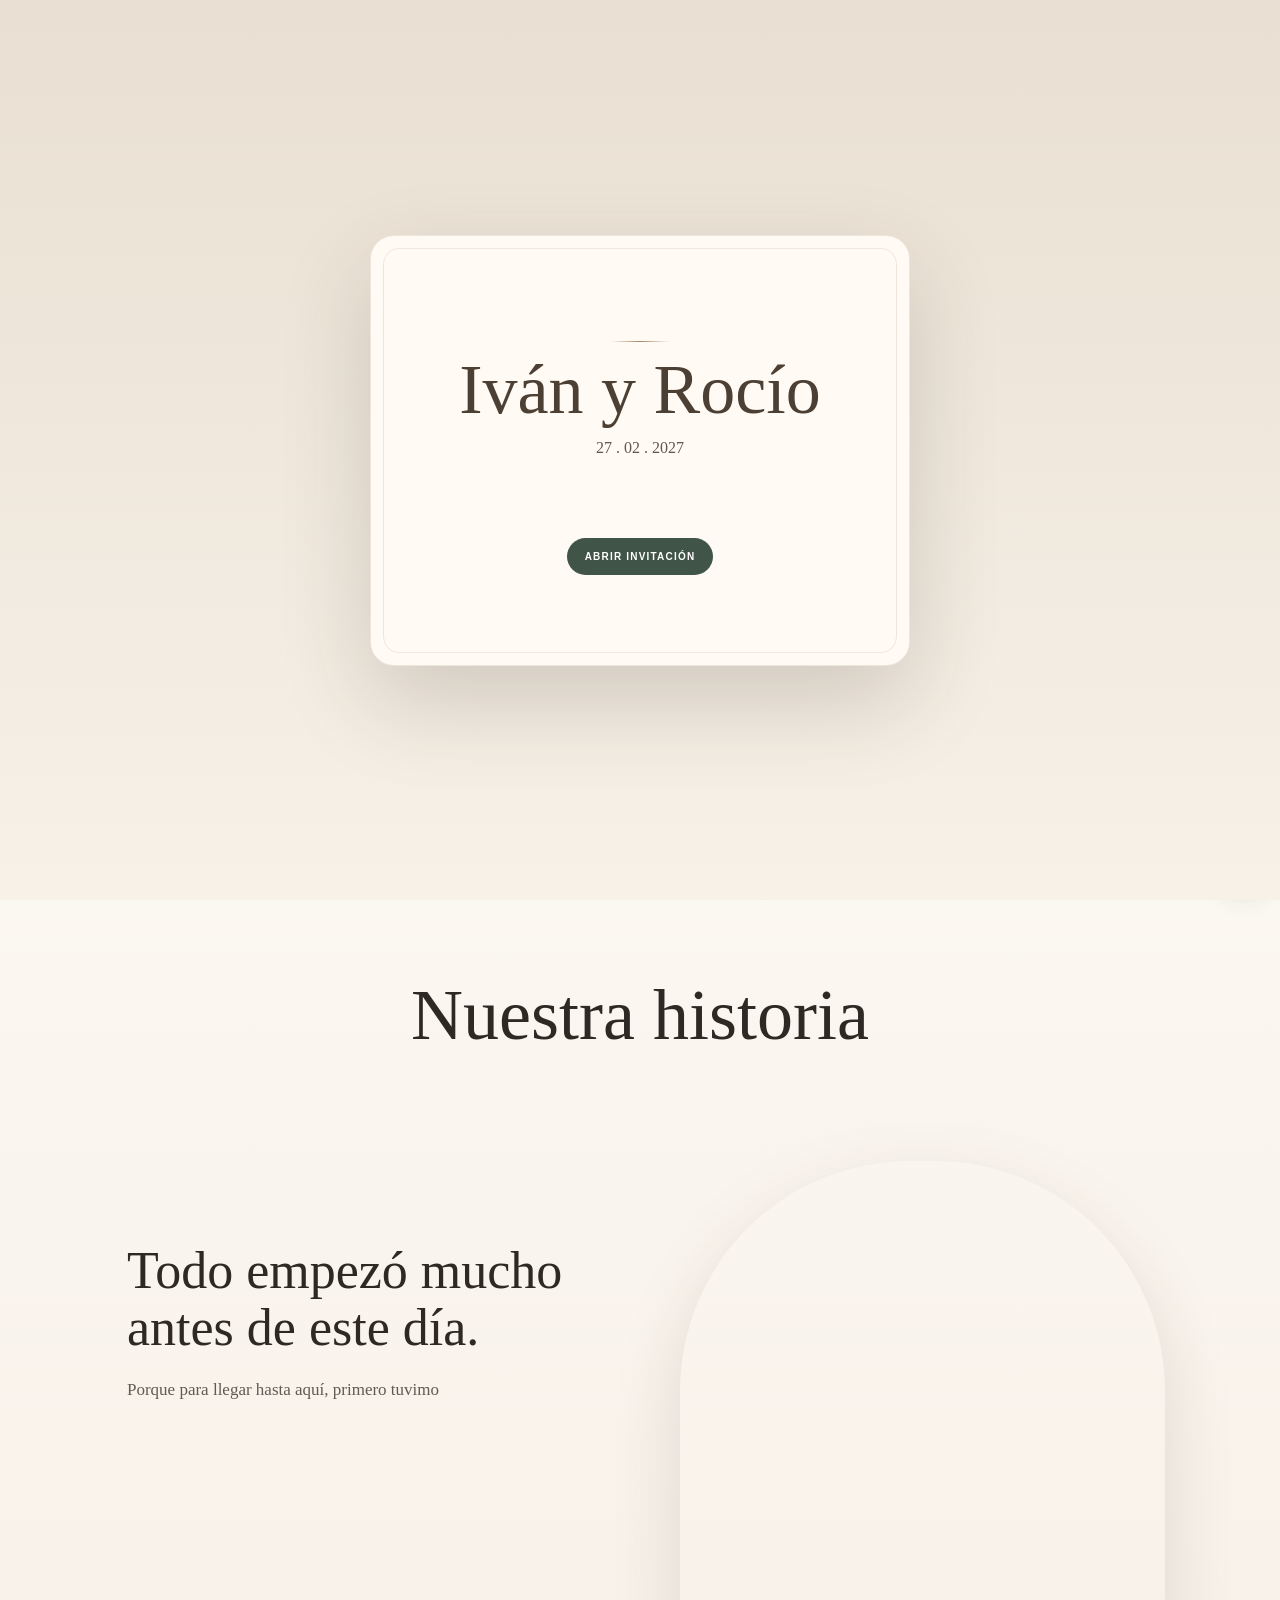
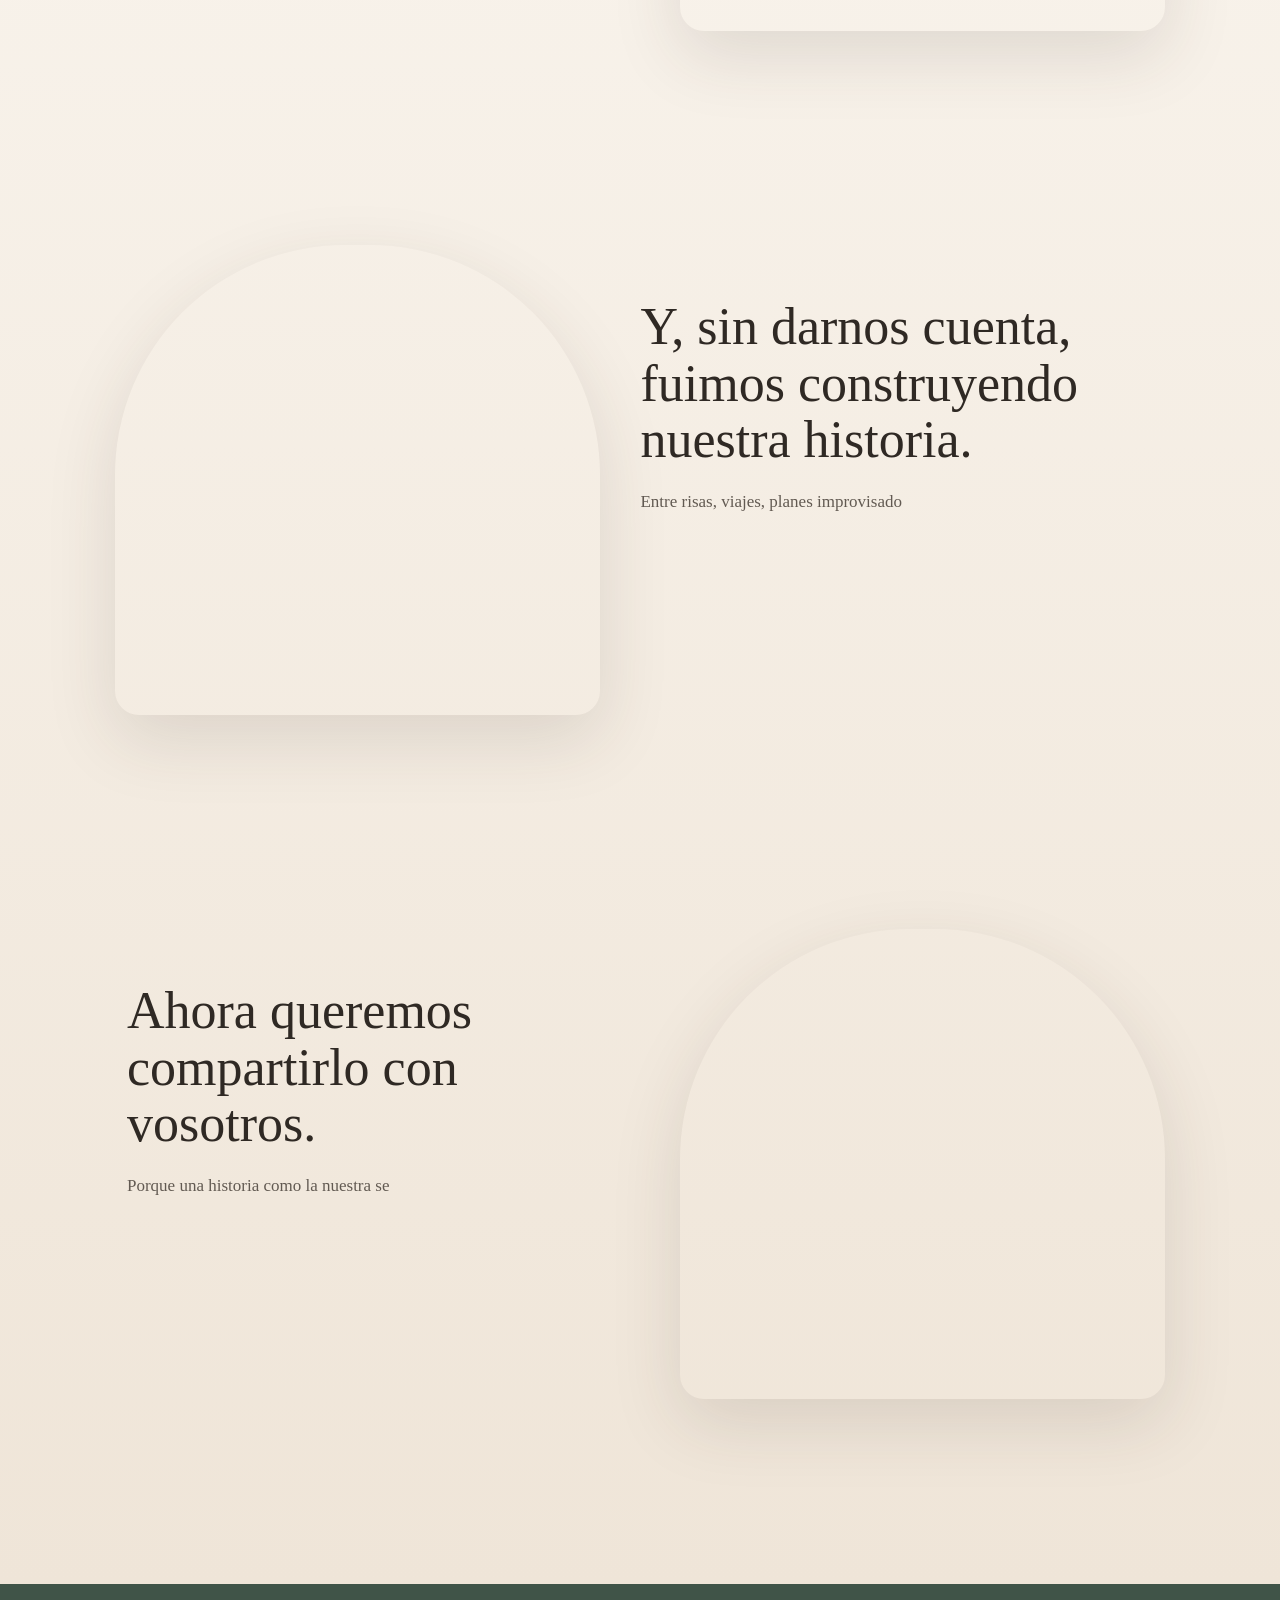
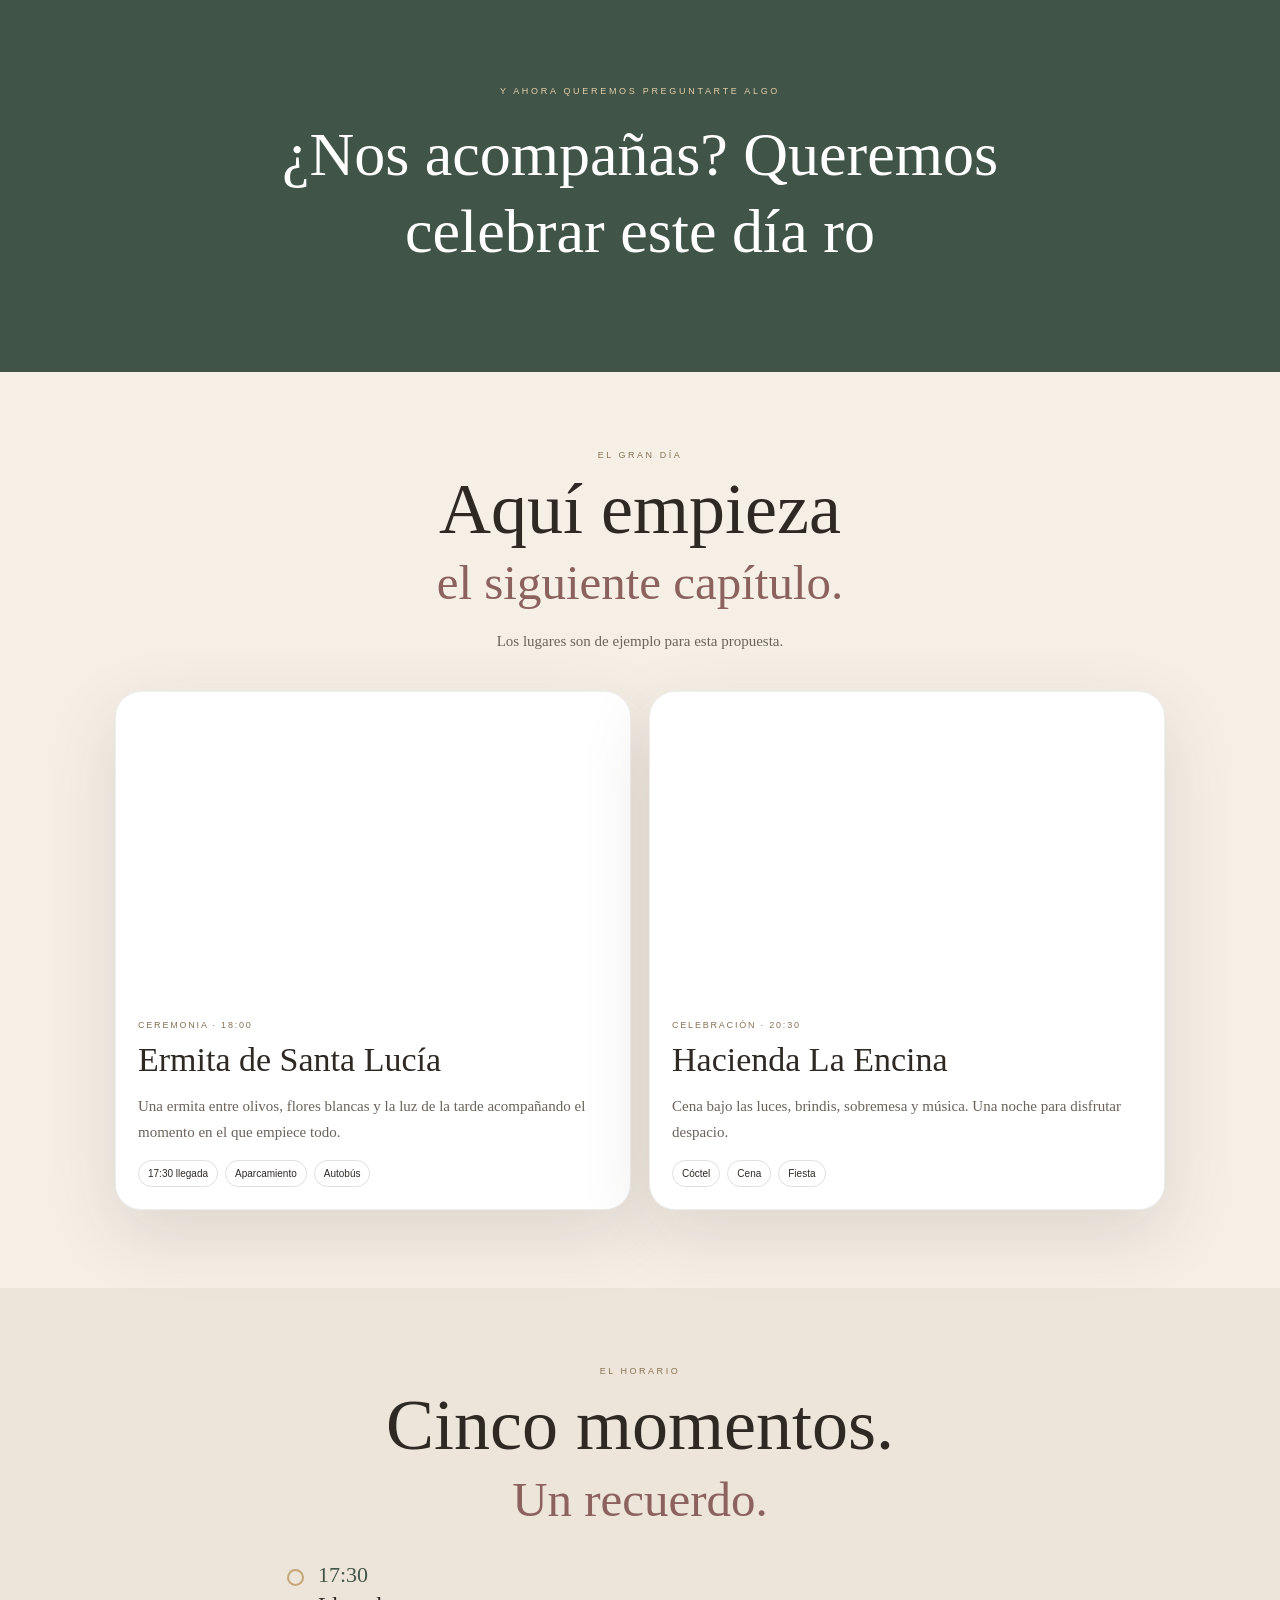
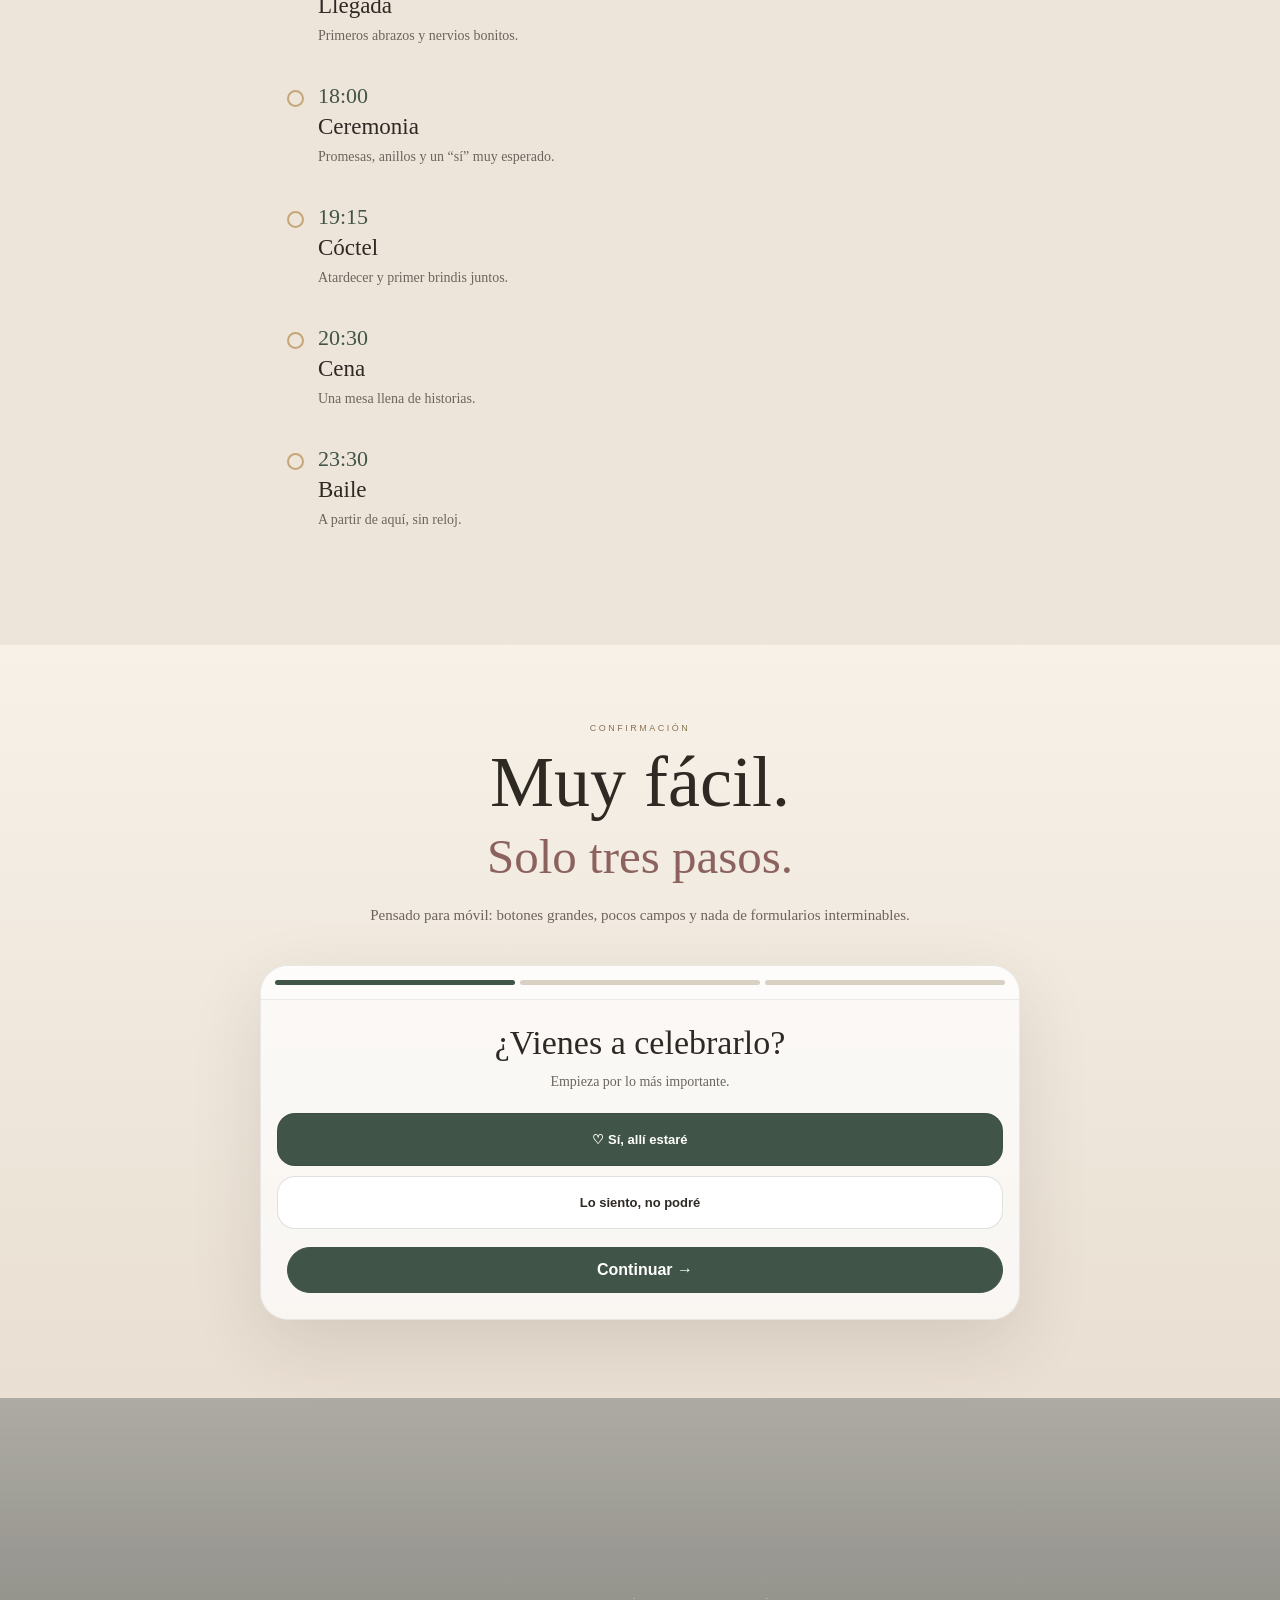
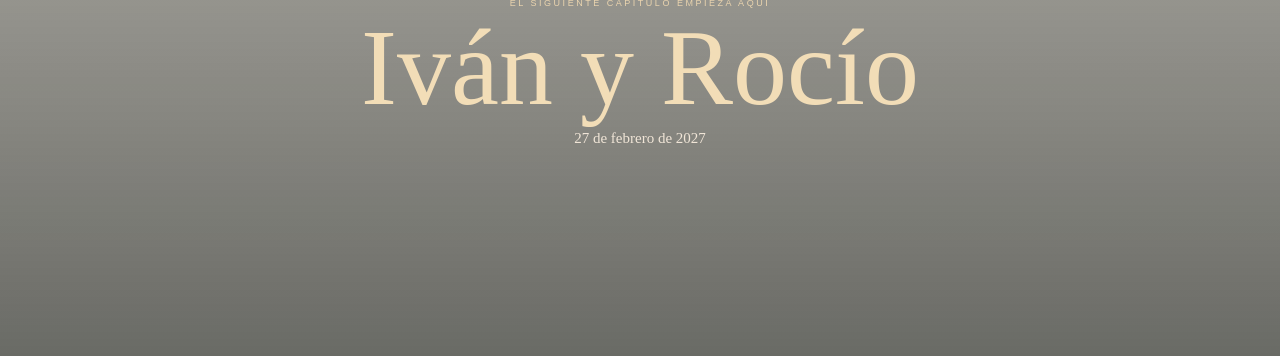
==== index.html @ 45962c41 "feat: add wedding social metadata and custom favicon" ====
<!doctype html>
<html lang="es">
<head>
<meta charset="utf-8">
<meta name="viewport" content="width=device-width,initial-scale=1,viewport-fit=cover">
<title>Iván & Rocío · Nuestra historia se escribe</title>
<meta name="theme-color" content="#f5efe6">
<meta name="apple-mobile-web-app-capable" content="yes">
<meta name="apple-mobile-web-app-status-bar-style" content="default">
<meta name="format-detection" content="telephone=no">
<meta name="description" content="Invitación de boda de Iván y Rocío">
<meta property="og:type" content="website">
<meta property="og:title" content="Iván & Rocío · 27 de febrero de 2027">
<meta property="og:description" content="Nos casamos. Queremos compartir este día contigo.">
<meta property="og:url" content="https://izc05.github.io/Invitaci-n-Roc-o-e-ivan/">
<meta property="og:image" content="https://izc05.github.io/Invitaci-n-Roc-o-e-ivan/assets/images/rocio-ivan-hero.webp?v=130">
<meta property="og:image:type" content="image/webp">
<meta name="twitter:card" content="summary_large_image">
<meta name="twitter:title" content="Iván & Rocío · 27 de febrero de 2027">
<meta name="twitter:description" content="Nos casamos. Queremos compartir este día contigo.">
<meta name="twitter:image" content="https://izc05.github.io/Invitaci-n-Roc-o-e-ivan/assets/images/rocio-ivan-hero.webp?v=130">
<link rel="icon" type="image/svg+xml" href="assets/brand/ivan-rocio-mark.svg?v=130">
<style>
:root{
  --paper:#f5efe6;--paper2:#fffaf4;--ink:#2f2924;--muted:#756b61;
  --green:#405448;--green2:#70816e;--wine:#8c625e;--gold:#c5a678;--line:rgba(47,41,36,.14);
  --shadow:0 24px 70px rgba(62,50,41,.13);
}
*{box-sizing:border-box}
html{scroll-behavior:smooth;background:var(--paper)}
body{margin:0;background:var(--paper);color:var(--ink);overflow-x:hidden;font-family:Arial,Helvetica,sans-serif}
a{color:inherit} button,input,select,textarea{font:inherit}
body::after{content:"";position:fixed;inset:0;z-index:80;pointer-events:none;opacity:.04;background-image:url("data:image/svg+xml,%3Csvg viewBox='0 0 160 160' xmlns='http://www.w3.org/2000/svg'%3E%3Cfilter id='n'%3E%3CfeTurbulence type='fractalNoise' baseFrequency='.86' numOctaves='3' stitchTiles='stitch'/%3E%3C/filter%3E%3Crect width='100%25' height='100%25' filter='url(%23n)'/%3E%3C/svg%3E")}
#progress{position:fixed;z-index:900;left:0;top:0;height:3px;width:0;background:linear-gradient(90deg,var(--green),var(--gold),var(--wine))}
.opening{position:fixed;inset:0;z-index:1200;display:grid;place-items:center;padding:16px;background:linear-gradient(180deg,#e9dfd2,#f7f1e8);transition:opacity .8s,visibility .8s}.opening.hide{opacity:0;visibility:hidden}
.sheet{width:min(94vw,540px);min-height:430px;background:var(--paper2);border-radius:24px;padding:32px 24px;position:relative;overflow:hidden;box-shadow:0 36px 90px rgba(55,44,36,.18);border:1px solid rgba(115,91,67,.13)}
.sheet::before{content:"";position:absolute;inset:12px;border:1px solid rgba(112,90,66,.12);border-radius:16px}
.sheet-inner{position:relative;z-index:2;text-align:center;display:grid;align-content:center;min-height:365px}.sheet-small{font-size:9px;letter-spacing:.32em;text-transform:uppercase;color:#8b755b}.sheet-line{height:1px;width:60px;margin:16px auto;background:linear-gradient(90deg,transparent,#a68864,transparent)}
.sheet-title{font:400 clamp(48px,13vw,70px)/.92 "Brush Script MT","Segoe Script",cursive;color:#4c3f34;min-height:76px}.sheet-copy{font:400 16px/1.7 Georgia,serif;color:#62574e;min-height:84px;max-width:350px;margin:auto}.cursor{display:inline-block;width:1px;height:1em;background:#6f6255;margin-left:3px;vertical-align:-.08em;animation:blink .8s infinite}@keyframes blink{50%{opacity:0}}
.enter{margin:20px auto 0;border:0;border-radius:999px;background:var(--green);color:#fff;padding:13px 18px;font-size:10px;font-weight:800;text-transform:uppercase;letter-spacing:.12em;cursor:pointer;opacity:0;transform:translateY(8px);transition:.4s}.enter.ready{opacity:1;transform:none}
.nav{position:fixed;z-index:500;top:14px;left:50%;transform:translateX(-50%);display:flex;gap:3px;padding:6px;border-radius:999px;background:rgba(250,246,240,.88);backdrop-filter:blur(14px);border:1px solid var(--line)}.nav a{text-decoration:none;padding:9px 10px;border-radius:999px;font-size:9px;font-weight:800;text-transform:uppercase;letter-spacing:.1em}.nav a:hover{background:var(--green);color:#fff}
.music{position:fixed;z-index:520;right:12px;bottom:14px;width:47px;height:47px;border-radius:50%;border:0;background:rgba(64,84,72,.90);color:#fff;cursor:pointer;box-shadow:0 10px 26px rgba(50,61,54,.15)}.music.on{background:linear-gradient(135deg,var(--gold),#dec69e);color:#2f2924}
.hero{min-height:100svh;position:relative;overflow:hidden;display:grid;place-items:end center;padding:0 14px 28px}.hero-bg{position:absolute;inset:-5%;background:linear-gradient(180deg,rgba(20,25,22,.02),rgba(20,25,22,.26)),url('assets/images/hero.webp') center/cover no-repeat;filter:saturate(.73) brightness(1.04);transform:scale(1.06)}.hero::after{content:"";position:absolute;inset:0;background:linear-gradient(180deg,transparent 44%,rgba(22,28,24,.48) 88%)}
.hero-card{position:relative;z-index:3;width:min(95vw,760px);padding:24px 16px 22px;border-radius:26px;text-align:center;background:rgba(250,246,240,.86);backdrop-filter:blur(15px);box-shadow:0 22px 60px rgba(26,33,28,.19)}.hero-k{font-size:9px;letter-spacing:.31em;text-transform:uppercase;color:#806d58}.hero-title{font:400 clamp(60px,18vw,105px)/.8 Georgia,serif;margin:13px 0 7px;letter-spacing:-.05em}.hero-title em{display:block;font:400 .62em "Brush Script MT","Segoe Script",cursive;color:var(--wine);margin-top:10px}.hero-date{font:400 11px Georgia,serif;letter-spacing:.24em;text-transform:uppercase;color:#7d6b56}.hero-type{margin:16px auto 0;max-width:610px;min-height:64px;font:400 15px/1.65 Georgia,serif;color:#5f574f}.hero-actions{display:flex;justify-content:center;gap:9px;flex-wrap:wrap;margin-top:18px}.btn{padding:11px 14px;border-radius:999px;text-decoration:none;font-size:10px;font-weight:800;letter-spacing:.1em;text-transform:uppercase}.btn.primary{background:var(--green);color:#fff}.btn.secondary{border:1px solid var(--line);background:rgba(255,255,255,.55)}
.section{padding:78px 14px}.wrap{width:min(1050px,100%);margin:auto}.kicker{text-align:center;font-size:9px;letter-spacing:.28em;text-transform:uppercase;color:#897253;margin-bottom:12px}.title{text-align:center;font:400 clamp(38px,8vw,72px)/1.05 Georgia,serif;margin:0}.title em{display:block;font:400 .68em "Brush Script MT","Segoe Script",cursive;color:var(--wine);margin-top:7px}.lead{max-width:720px;margin:17px auto 0;text-align:center;font:400 15px/1.8 Georgia,serif;color:#6c645b}.reveal{opacity:0;transform:translateY(28px);transition:opacity .85s,transform .85s cubic-bezier(.2,.7,.2,1)}.reveal.in{opacity:1;transform:none}
.story{background:linear-gradient(180deg,#fbf7f1,#efe5d8)}.chapter{min-height:76svh;display:grid;align-items:center;position:relative}.chapter-grid{display:grid;grid-template-columns:.95fr 1.05fr;gap:28px;align-items:center}.chapter:nth-child(even) .chapter-grid{grid-template-columns:1.05fr .95fr}.chapter:nth-child(even) .chapter-photo{order:2}.chapter-photo{position:relative;min-height:470px;border-radius:230px 230px 24px 24px;overflow:hidden;box-shadow:var(--shadow)}.chapter-photo .bg{position:absolute;inset:-4%;background-size:cover;background-position:center;filter:saturate(.74);transform:scale(1.07)}.chapter-copy{padding:12px}.chapter-no{font-size:9px;letter-spacing:.22em;text-transform:uppercase;color:#8c7555}.chapter-copy h3{font:400 clamp(34px,5vw,52px)/1.08 Georgia,serif;margin:10px 0 18px}.type-paragraph{min-height:145px;font:400 17px/1.85 Georgia,serif;color:#625a52}.hand-sign{font:400 36px "Brush Script MT","Segoe Script",cursive;color:var(--wine);margin-top:16px;opacity:0;transition:.6s}.hand-sign.show{opacity:1}.ink-line{width:0;height:1px;background:linear-gradient(90deg,var(--green),var(--gold),transparent);margin-top:22px;transition:width 1.2s ease}.ink-line.draw{width:100%}
.emotion{padding:96px 14px;background:var(--green);color:#fff;text-align:center;position:relative;overflow:hidden}.emotion::before{content:"";position:absolute;inset:-7%;background:url('assets/images/ceremony.webp') center/cover no-repeat;opacity:.08;filter:blur(5px) saturate(.3)}.emotion-inner{position:relative;z-index:2;width:min(850px,100%);margin:auto}.emotion small{font-size:9px;letter-spacing:.3em;text-transform:uppercase;color:#e3cda8}.emotion-type{min-height:160px;margin:18px auto 0;font:400 clamp(34px,7vw,62px)/1.25 Georgia,serif;color:#fff}.emotion-type em{font-family:"Brush Script MT","Segoe Script",cursive;color:#ead2aa}
.events{display:grid;grid-template-columns:1fr 1fr;gap:18px;margin-top:36px}.event{background:#fff;border-radius:26px;overflow:hidden;box-shadow:var(--shadow);border:1px solid rgba(47,41,36,.08)}.event-img{height:300px;background-size:cover;background-position:center;filter:saturate(.72)}.event-body{padding:22px}.event-body small{font-size:9px;letter-spacing:.20em;text-transform:uppercase;color:#887052}.event-body h3{font:400 34px Georgia,serif;margin:9px 0}.event-body p{font:400 15px/1.7 Georgia,serif;color:#6b635b}.tags{display:flex;gap:7px;flex-wrap:wrap;margin-top:12px}.tag{padding:7px 9px;border-radius:999px;border:1px solid var(--line);font-size:10px}
.timeline{background:#eee5da}.timeline-list{max-width:720px;margin:34px auto 0;position:relative}.timeline-line{position:absolute;left:13px;top:4px;width:1px;height:0;background:linear-gradient(var(--gold),var(--green));transition:height .15s linear}.stop{position:relative;padding:0 0 36px 38px}.stop::before{content:"";position:absolute;left:7px;top:7px;width:13px;height:13px;border-radius:50%;background:#eee5da;border:2px solid var(--gold)}.stop time{font:400 22px Georgia,serif;color:var(--green)}.stop h4{font:400 23px Georgia,serif;margin:5px 0 5px}.stop p{font:400 14px/1.65 Georgia,serif;color:#6d655d;margin:0}
.rsvp{background:linear-gradient(180deg,#f7f1e8,#e9dfd2)}.rsvp-shell{width:min(760px,100%);margin:36px auto 0;background:rgba(255,255,255,.70);border:1px solid rgba(47,41,36,.08);border-radius:28px;box-shadow:var(--shadow);overflow:hidden}.steps{display:flex;gap:5px;padding:14px;background:rgba(255,255,255,.55);border-bottom:1px solid rgba(47,41,36,.08)}.stepbar{height:5px;flex:1;border-radius:99px;background:#d9d0c4}.stepbar.on{background:var(--green)}.form-page{display:none;padding:24px 16px 26px}.form-page.on{display:block}.form-page h3{text-align:center;font:400 34px Georgia,serif;margin:0 0 8px}.form-page>p{text-align:center;font:400 14px/1.65 Georgia,serif;color:#6d655d;margin:0 0 20px}.big-choice{display:grid;gap:10px}.big-choice button{border:1px solid var(--line);background:#fff;border-radius:18px;padding:18px 14px;color:var(--ink);font-size:13px;font-weight:800;cursor:pointer}.big-choice button.active{background:var(--green);color:#fff}.fields{display:grid;gap:12px}label{font-size:9px;letter-spacing:.12em;text-transform:uppercase;color:#816f57;font-weight:700}input,select,textarea{width:100%;margin-top:7px;border:1px solid rgba(47,41,36,.14);background:#fff;border-radius:12px;padding:14px;color:var(--ink);outline:none}textarea{min-height:90px;resize:vertical}.row2{display:grid;grid-template-columns:1fr 1fr;gap:10px}.form-actions{display:flex;justify-content:space-between;gap:10px;margin-top:18px}.form-actions button{flex:1;border:1px solid var(--line);border-radius:999px;padding:13px;background:#fff;color:var(--ink);font-weight:800;cursor:pointer}.form-actions .next{background:var(--green);color:#fff;border-color:var(--green)}.summary-card{background:#fff;border-radius:18px;padding:16px;border:1px solid var(--line);font:400 14px/1.7 Georgia,serif;color:#5f574f}.success{display:none;text-align:center;padding:38px 16px}.success .heart{font-size:52px;color:var(--wine);animation:pulse 1.2s infinite}.success h3{font:400 40px Georgia,serif;margin:8px 0}.success p{font:400 14px/1.7 Georgia,serif;color:#6d655d}@keyframes pulse{50%{transform:scale(1.13)}}
footer{min-height:62svh;position:relative;display:grid;place-items:center;text-align:center;color:#fff;overflow:hidden;padding:70px 16px}footer::before{content:"";position:absolute;inset:-5%;background:linear-gradient(rgba(24,31,27,.30),rgba(24,31,27,.66)),url('assets/images/banquet.webp') center/cover no-repeat;filter:saturate(.72);transform:scale(1.05)}footer>div{position:relative;z-index:2}footer small{font-size:9px;letter-spacing:.28em;text-transform:uppercase;color:#ead4ae}footer h2{font:400 clamp(64px,15vw,108px)/.88 "Brush Script MT","Segoe Script",cursive;color:#f2ddb7;margin:10px 0}footer p{font:400 15px Georgia,serif;color:#f0e5d7}.petal{position:fixed;top:-20px;width:11px;height:17px;border-radius:60% 40% 65% 35%;z-index:1300;pointer-events:none;background:linear-gradient(#ead5cd,#c9a39a);animation:fall linear forwards}@keyframes fall{to{transform:translate3d(var(--dx),105vh,0) rotate(700deg);opacity:.12}}
@media(max-width:820px){.chapter-grid,.chapter:nth-child(even) .chapter-grid{grid-template-columns:1fr}.chapter:nth-child(even) .chapter-photo{order:0}.events{grid-template-columns:1fr}}
@media(max-width:680px){.nav{display:none}.music{right:10px;bottom:max(11px,env(safe-area-inset-bottom));width:45px;height:45px}.hero{min-height:780px}.hero-bg{background-position:52% center}.hero-card{width:95vw;padding:20px 14px}.hero-title{font-size:clamp(58px,18vw,90px)}.section{padding:74px 14px}.chapter{min-height:auto;padding:32px 0}.chapter-photo{min-height:410px;border-radius:190px 190px 22px 22px}.chapter-copy{padding:2px 4px}.type-paragraph{font-size:15px;line-height:1.8;min-height:130px}.emotion{padding:82px 14px}.event-img{height:270px}.row2{grid-template-columns:1fr}.sheet{padding:24px 16px;min-height:400px}.sheet-inner{min-height:345px}}
@media(prefers-reduced-motion:reduce){*,*::before,*::after{animation-duration:.001ms!important;animation-iteration-count:1!important;transition-duration:.001ms!important;scroll-behavior:auto!important}}
</style>
</head>
<body>
<div id="progress"></div>
<div class="opening" id="opening"><div class="sheet"><div class="sheet-inner"><div class="sheet-line"></div><div class="sheet-title" id="openTitle"></div><div class="sheet-copy" id="openCopy"></div><button class="enter" id="enterBtn">Abrir invitación</button></div></div></div>
<nav class="nav"><a href="#historia">Historia</a><a href="#dia">El gran día</a><a href="#itinerario">Horario</a><a href="#rsvp">Confirmar</a></nav>
<button class="music" id="musicBtn" aria-label="Activar o pausar música">♫</button><audio id="music" loop preload="auto"><source src="assets/audio/music.mp3" type="audio/mpeg"></audio>
<header class="hero"><div class="hero-bg" id="heroBg"></div><div class="hero-card"><div class="hero-k">Nos casamos</div><h1 class="hero-title">Iván y Rocío</h1><div class="hero-date">27 . 02 . 2027</div><div class="hero-type" id="heroType"></div><div class="hero-actions"><a class="btn primary" href="#historia">Seguir leyendo</a><a class="btn secondary" href="#rsvp">Confirmar asistencia</a></div></div></header>
<section class="section story" id="historia"><div class="wrap"><h2 class="title reveal">Nuestra historia</h2>
<article class="chapter"><div class="chapter-grid"><div class="chapter-photo reveal"><div class="bg" style="background-image:url('assets/images/story.webp')"></div></div><div class="chapter-copy reveal"><div class="chapter-no"></div><h3>Todo empezó mucho antes de este día.</h3><div class="type-paragraph" data-text="Porque para llegar hasta aquí, primero tuvimos que encontrarnos."></div><div class="ink-line"></div><div class="hand-sign"></div></div></div></article>
<article class="chapter"><div class="chapter-grid"><div class="chapter-photo reveal"><div class="bg" style="background-image:url('assets/images/hero.webp')"></div></div><div class="chapter-copy reveal"><div class="chapter-no"></div><h3>Y, sin darnos cuenta, fuimos construyendo nuestra historia.</h3><div class="type-paragraph" data-text="Entre risas, viajes, planes improvisados y momentos únicos llegaron a nuestra vida Bimbo y Lolo para completar nuestro pequeño hogar."></div><div class="ink-line"></div><div class="hand-sign"></div></div></div></article>
<article class="chapter"><div class="chapter-grid"><div class="chapter-photo reveal"><div class="bg" style="background-image:url('assets/images/ceremony.webp')"></div></div><div class="chapter-copy reveal"><div class="chapter-no"></div><h3>Ahora queremos compartirlo con vosotros.</h3><div class="type-paragraph" data-text="Porque una historia como la nuestra se disfruta mucho más cuando se celebra junto a las personas que queremos."></div><div class="ink-line"></div><div class="hand-sign"></div></div></div></article>
</div></section>
<section class="emotion"><div class="emotion-inner"><small>Y ahora queremos preguntarte algo</small><div class="emotion-type" id="emotionType"></div></div></section>
<section class="section" id="dia"><div class="wrap"><div class="kicker reveal">El gran día</div><h2 class="title reveal">Aquí empieza<em>el siguiente capítulo.</em></h2><p class="lead reveal">Los lugares son de ejemplo para esta propuesta.</p><div class="events"><article class="event reveal"><div class="event-img" style="background-image:url('assets/images/ceremony.webp')"></div><div class="event-body"><small>Ceremonia · 18:00</small><h3>Ermita de Santa Lucía</h3><p>Una ermita entre olivos, flores blancas y la luz de la tarde acompañando el momento en el que empiece todo.</p><div class="tags"><span class="tag">17:30 llegada</span><span class="tag">Aparcamiento</span><span class="tag">Autobús</span></div></div></article><article class="event reveal"><div class="event-img" style="background-image:url('assets/images/banquet.webp')"></div><div class="event-body"><small>Celebración · 20:30</small><h3>Hacienda La Encina</h3><p>Cena bajo las luces, brindis, sobremesa y música. Una noche para disfrutar despacio.</p><div class="tags"><span class="tag">Cóctel</span><span class="tag">Cena</span><span class="tag">Fiesta</span></div></div></article></div></div></section>
<section class="section timeline" id="itinerario"><div class="wrap"><div class="kicker reveal">El horario</div><h2 class="title reveal">Cinco momentos.<em>Un recuerdo.</em></h2><div class="timeline-list" id="timelineList"><div class="timeline-line" id="timelineLine"></div><div class="stop reveal"><time>17:30</time><h4>Llegada</h4><p>Primeros abrazos y nervios bonitos.</p></div><div class="stop reveal"><time>18:00</time><h4>Ceremonia</h4><p>Promesas, anillos y un “sí” muy esperado.</p></div><div class="stop reveal"><time>19:15</time><h4>Cóctel</h4><p>Atardecer y primer brindis juntos.</p></div><div class="stop reveal"><time>20:30</time><h4>Cena</h4><p>Una mesa llena de historias.</p></div><div class="stop reveal"><time>23:30</time><h4>Baile</h4><p>A partir de aquí, sin reloj.</p></div></div></div></section>
<section class="section rsvp" id="rsvp"><div class="wrap"><div class="kicker reveal">Confirmación</div><h2 class="title reveal">Muy fácil.<em>Solo tres pasos.</em></h2><p class="lead reveal">Pensado para móvil: botones grandes, pocos campos y nada de formularios interminables.</p><div class="rsvp-shell reveal"><div class="steps"><i class="stepbar on"></i><i class="stepbar"></i><i class="stepbar"></i></div>
<div class="form-page on" data-page="0"><h3>¿Vienes a celebrarlo?</h3><p>Empieza por lo más importante.</p><div class="big-choice"><button class="att active" data-value="yes">♡ Sí, allí estaré</button><button class="att" data-value="no">Lo siento, no podré</button></div><div class="form-actions"><span></span><button class="next">Continuar →</button></div></div>
<div class="form-page" data-page="1"><h3>¿Quién viene?</h3><p>Solo los datos imprescindibles.</p><div class="fields"><label>Tu nombre<input id="guestName" placeholder="María García"></label><label>Acompañante<input id="companion" placeholder="Opcional"></label><div class="row2"><label>Adultos<select id="adults"><option>1</option><option>2</option><option>3</option><option>4</option></select></label><label>Niños<select id="children"><option>0</option><option>1</option><option>2</option><option>3</option></select></label></div></div><div class="form-actions"><button class="back">← Atrás</button><button class="next">Continuar →</button></div></div>
<div class="form-page" data-page="2"><h3>Últimos detalles</h3><p>Esto ayuda a organizar el día.</p><div class="fields"><div class="row2"><label>¿Autobús?<select id="bus"><option>No</option><option>Sí</option></select></label><label>Menú<select id="menu"><option>Normal</option><option>Vegetariano</option><option>Infantil</option><option>Otro</option></select></label></div><label>Alergias<textarea id="allergies" placeholder="Solo si debemos saberlo"></textarea></label><label>Canción<input id="song" placeholder="Una canción especial"></label></div><div class="summary-card" id="summary"></div><div class="form-actions"><button class="back">← Atrás</button><button class="next" id="sendBtn">Confirmar ✓</button></div></div><div class="success" id="success"><div class="heart">♡</div><h3>Gracias por responder</h3><p>Ya solo queda esperar a que llegue el gran día.</p></div></div></div></section>
<footer><div><small>El siguiente capítulo empieza aquí</small><h2>Iván y Rocío</h2><p>27 de febrero de 2027</p></div></footer>
<script>
const reduce=matchMedia('(prefers-reduced-motion: reduce)').matches;const sleep=ms=>new Promise(r=>setTimeout(r,ms));
async function typeInto(el,text,speed=38,html=false){if(reduce){el.innerHTML=html?text:text.replace(/</g,'&lt;');return;}el.innerHTML='';for(let i=0;i<text.length;i++){el.innerHTML+=text[i];await sleep(speed+Math.random()*18);}}
const music=document.getElementById('music'),musicBtn=document.getElementById('musicBtn');
let musicFadeFrame=0;
function fadeMusicTo(target=.62,duration=2200){
  cancelAnimationFrame(musicFadeFrame);
  const from=music.volume,start=performance.now();
  const tick=now=>{
    const p=Math.min(1,(now-start)/duration);
    music.volume=from+(target-from)*(1-Math.pow(1-p,3));
    if(p<1) musicFadeFrame=requestAnimationFrame(tick);
  };
  musicFadeFrame=requestAnimationFrame(tick);
}
document.addEventListener('visibilitychange',()=>{if(document.hidden&&!music.paused){music.pause();musicBtn.classList.remove('on');musicBtn.textContent='♫';}});
music.addEventListener('error',()=>{musicBtn.hidden=true;musicBtn.setAttribute('aria-hidden','true');});
document.getElementById('openTitle').innerHTML='Iván y Rocío';document.getElementById('openCopy').innerHTML='27 . 02 . 2027';document.getElementById('enterBtn').textContent='Abrir invitación';document.getElementById('enterBtn').classList.add('ready');
document.getElementById('enterBtn').onclick=async()=>{const btn=document.getElementById('enterBtn');btn.disabled=true;btn.textContent='Abriendo…';try{music.currentTime=0;music.volume=0;await music.play();fadeMusicTo(.62,2400);musicBtn.classList.add('on');musicBtn.textContent='♪';}catch(e){}document.getElementById('openTitle').innerHTML='';document.getElementById('openCopy').innerHTML='';await typeInto(document.getElementById('openTitle'),'Iván y Rocío',62);document.getElementById('openTitle').innerHTML+='<span class="cursor"></span>';await sleep(260);document.getElementById('openTitle').querySelector('.cursor')?.remove();await typeInto(document.getElementById('openCopy'),'27 . 02 . 2027',30);await sleep(300);document.getElementById('opening').classList.add('hide');petals(16);};
const io=new IntersectionObserver(entries=>{entries.forEach(entry=>{if(!entry.isIntersecting)return;entry.target.classList.add('in');if(entry.target.classList.contains('chapter-copy')&&!entry.target.dataset.written){entry.target.dataset.written='1';const p=entry.target.querySelector('.type-paragraph');const line=entry.target.querySelector('.ink-line');const sign=entry.target.querySelector('.hand-sign');setTimeout(async()=>{await typeInto(p,p.dataset.text,24);line.classList.add('draw');setTimeout(()=>sign.classList.add('show'),700);},400);}});},{threshold:.20});document.querySelectorAll('.reveal,.chapter-copy').forEach(el=>io.observe(el));
const emotion=document.getElementById('emotionType');let emotionDone=false;const eio=new IntersectionObserver(entries=>{if(entries[0].isIntersecting&&!emotionDone){emotionDone=true;typeInto(emotion,'¿Nos acompañas? Queremos celebrar este día rodeados de las personas que han formado parte de nuestra historia. <em>Y tú eres una de ellas.</em>',25,true);}},{threshold:.35});eio.observe(emotion);
addEventListener('scroll',()=>{const max=document.documentElement.scrollHeight-innerHeight;document.getElementById('progress').style.width=((scrollY/max)*100)+'%';if(!reduce)document.getElementById('heroBg').style.transform=`translateY(${scrollY*.07}px) scale(1.08)`;const tl=document.getElementById('timelineList'),line=document.getElementById('timelineLine');const r=tl.getBoundingClientRect();const pct=Math.max(0,Math.min(1,(innerHeight*.72-r.top)/(r.height*.9)));line.style.height=(pct*100)+'%';},{passive:true});
musicBtn.onclick=async()=>{if(music.paused){try{music.volume=0;await music.play();fadeMusicTo(.62,1200);musicBtn.classList.add('on');musicBtn.textContent='♪';}catch{}}else{cancelAnimationFrame(musicFadeFrame);music.pause();musicBtn.classList.remove('on');musicBtn.textContent='♫';}};
let page=0,attendance='yes';const pages=[...document.querySelectorAll('.form-page')],bars=[...document.querySelectorAll('.stepbar')];function renderPage(){pages.forEach((p,i)=>p.classList.toggle('on',i===page));bars.forEach((b,i)=>b.classList.toggle('on',i<=page));if(page===2)updateSummary();}document.querySelectorAll('.att').forEach(btn=>btn.onclick=()=>{document.querySelectorAll('.att').forEach(x=>x.classList.remove('active'));btn.classList.add('active');attendance=btn.dataset.value;});document.querySelectorAll('.next').forEach(btn=>btn.addEventListener('click',()=>{if(btn.id==='sendBtn'){if(!document.getElementById('guestName').value.trim()){page=1;renderPage();setTimeout(()=>document.getElementById('guestName').focus(),80);return;}pages.forEach(p=>p.classList.remove('on'));document.querySelector('.steps').style.display='none';document.getElementById('success').style.display='block';petals(34);return;}page=Math.min(2,page+1);renderPage();}));document.querySelectorAll('.back').forEach(btn=>btn.onclick=()=>{page=Math.max(0,page-1);renderPage();});function updateSummary(){const name=document.getElementById('guestName').value.trim()||'Tu nombre';const adults=document.getElementById('adults').value;const children=document.getElementById('children').value;const bus=document.getElementById('bus').value;document.getElementById('summary').innerHTML=`<strong>${name}</strong><br>${attendance==='yes'?'Asistirás':'No podrás asistir'} · ${adults} adulto(s) · ${children} niño(s) · Autobús: ${bus}`;}
function petals(n){if(reduce)return;for(let i=0;i<n;i++)setTimeout(()=>{const p=document.createElement('i');p.className='petal';p.style.left=Math.random()*100+'vw';p.style.setProperty('--dx',(Math.random()*150-75)+'px');p.style.animationDuration=(3+Math.random()*2.4)+'s';document.body.appendChild(p);setTimeout(()=>p.remove(),6200);},i*50);}
</script></body></html>
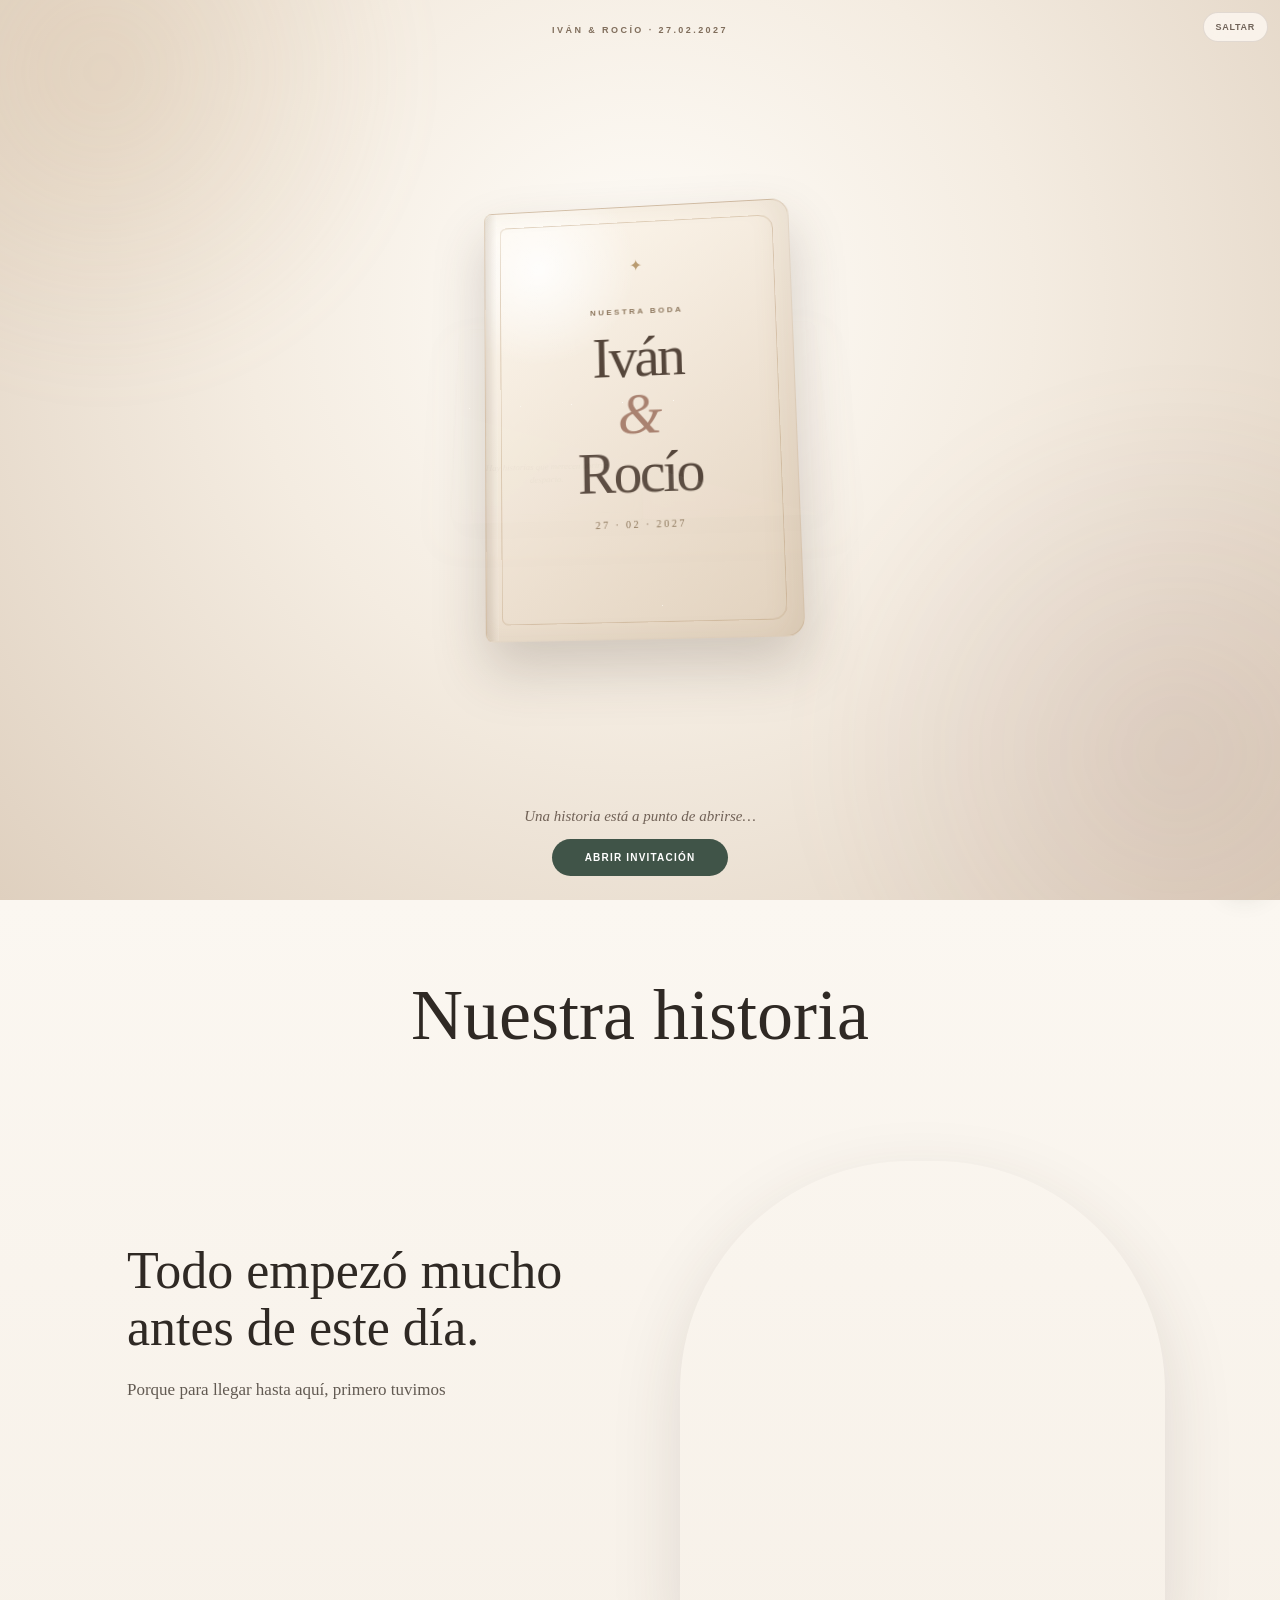
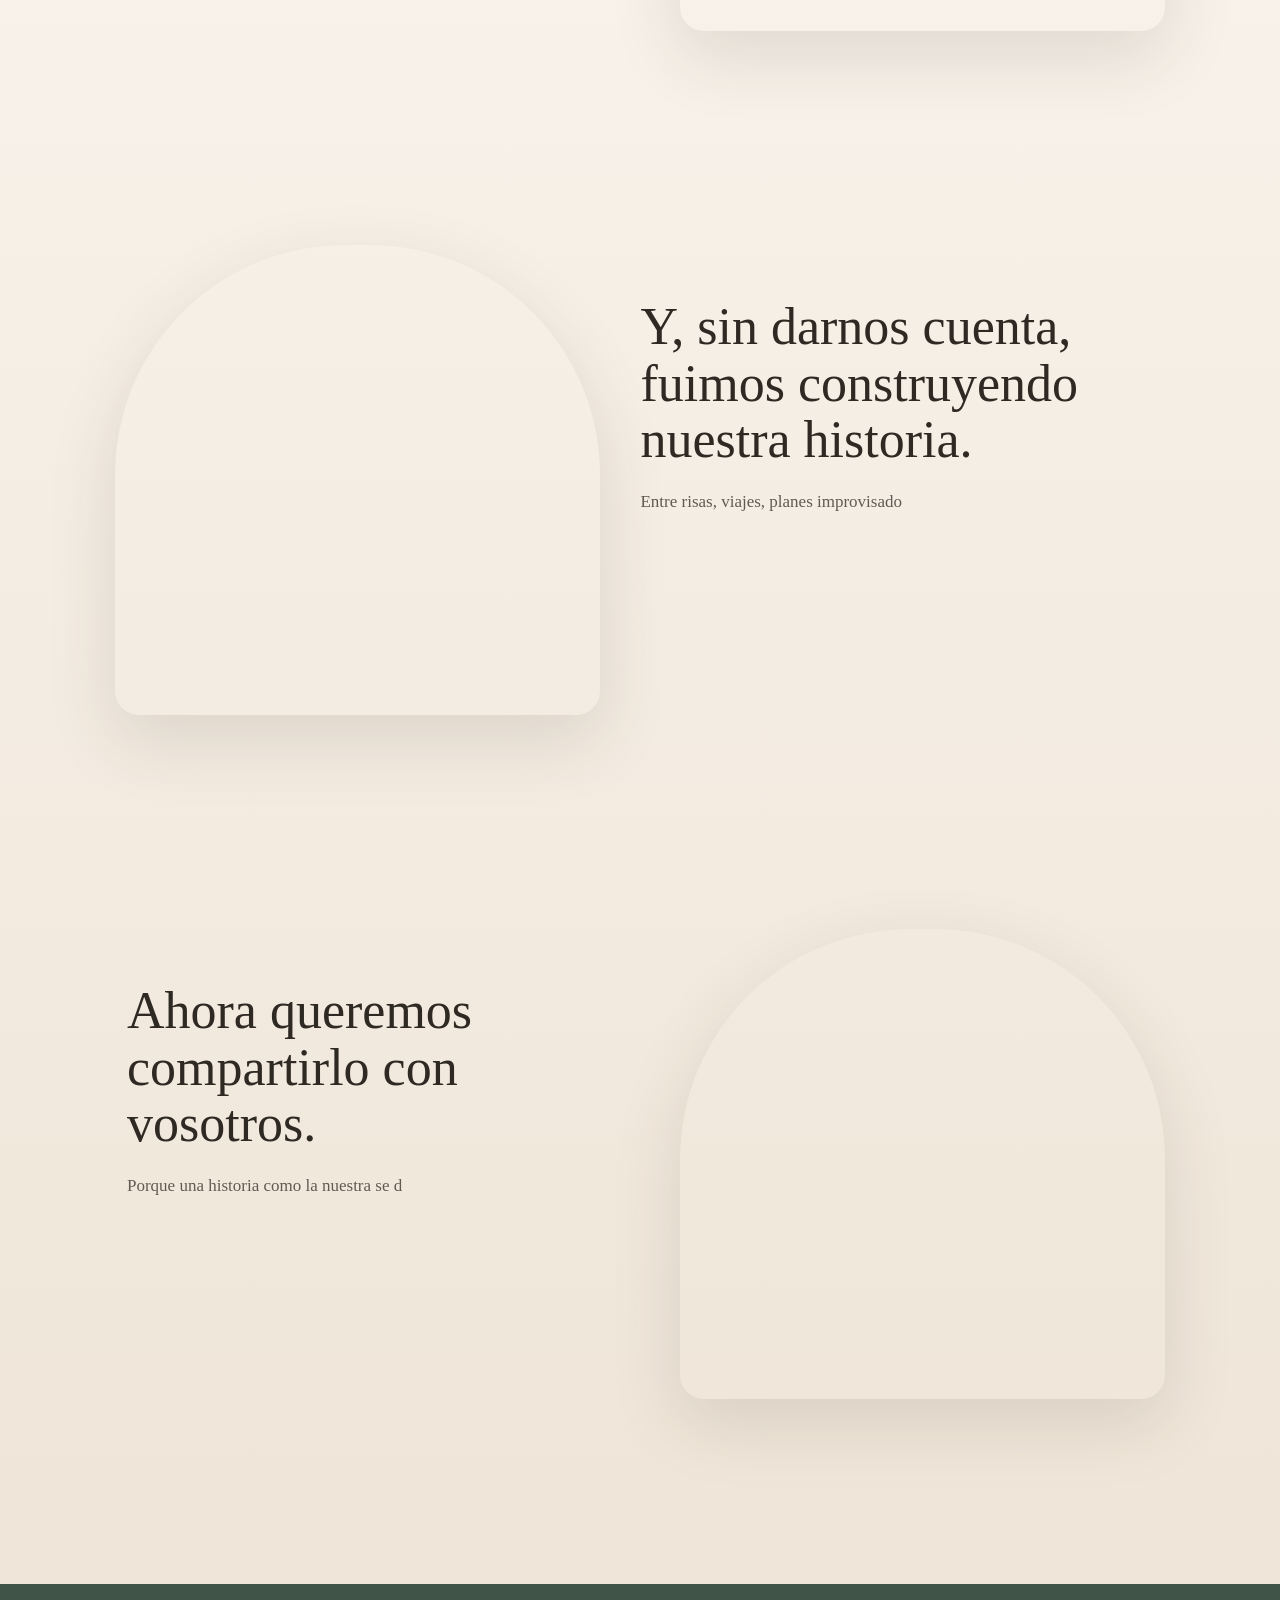
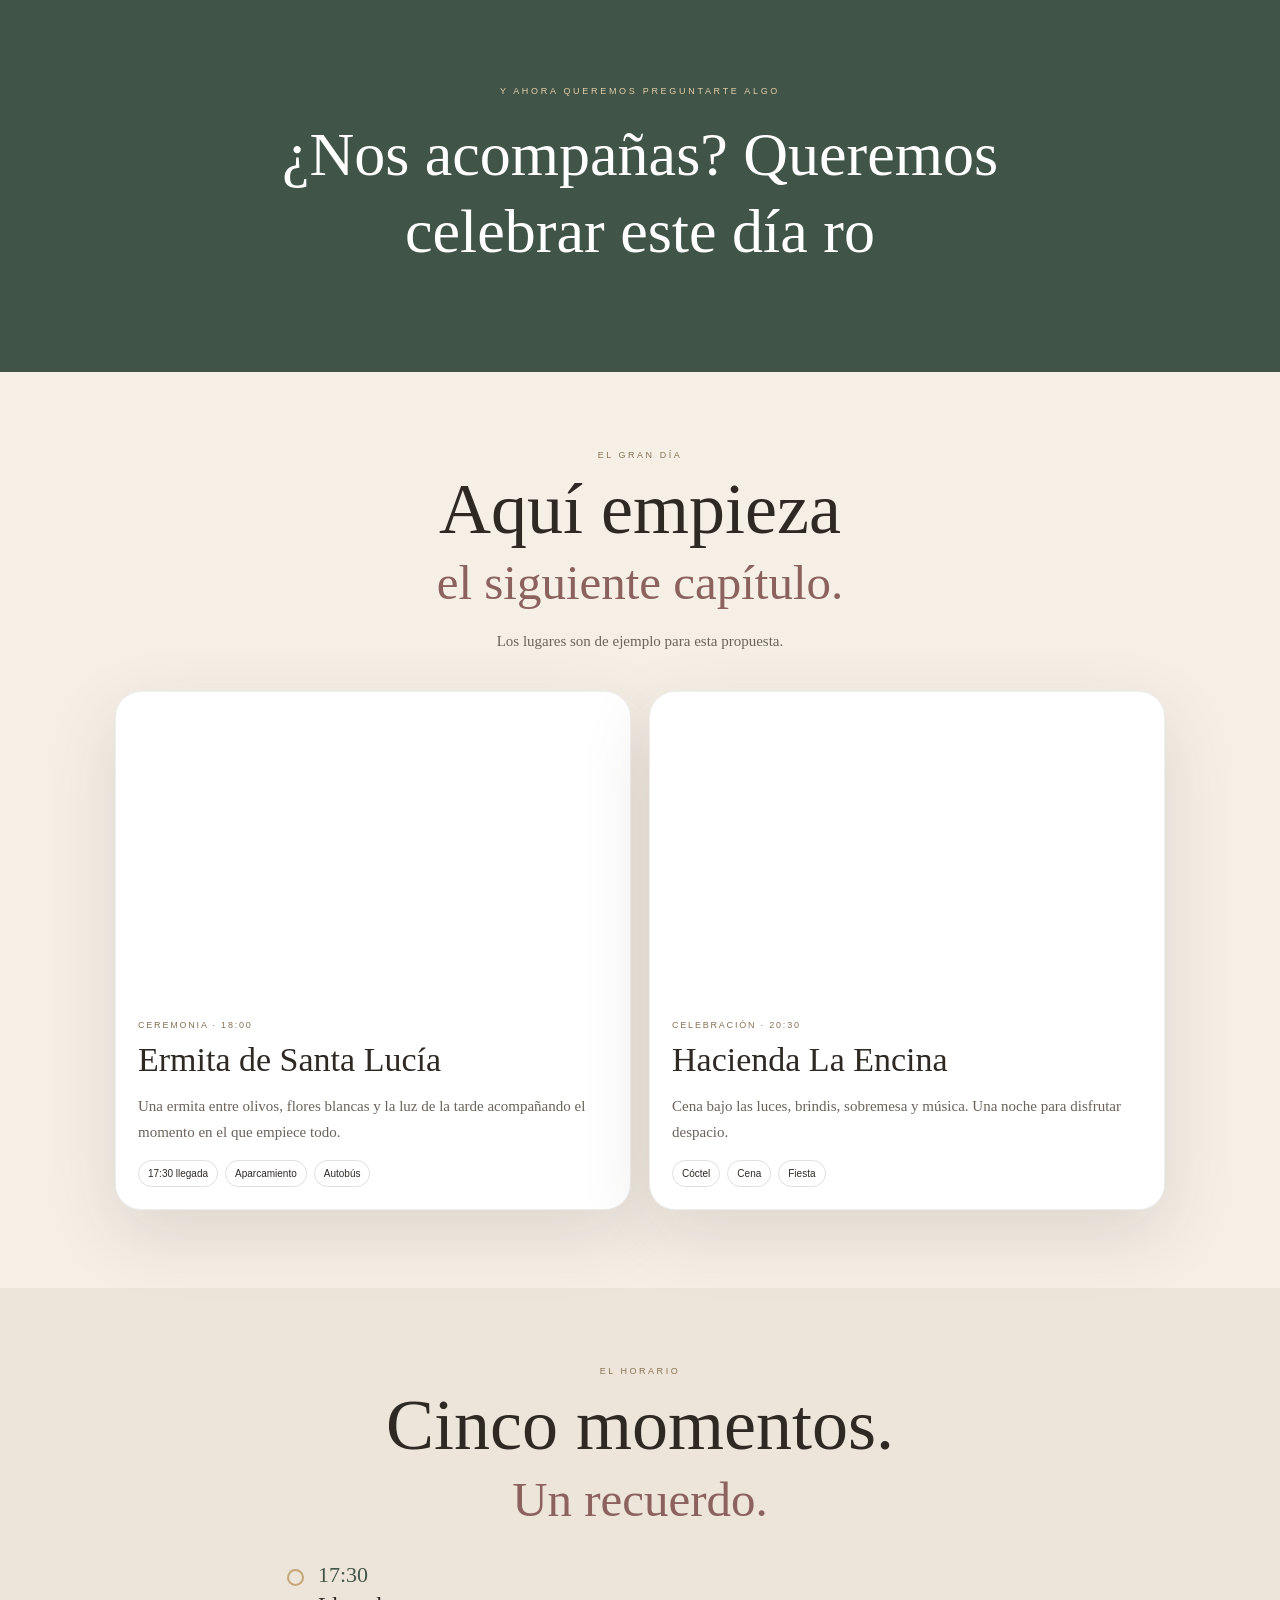
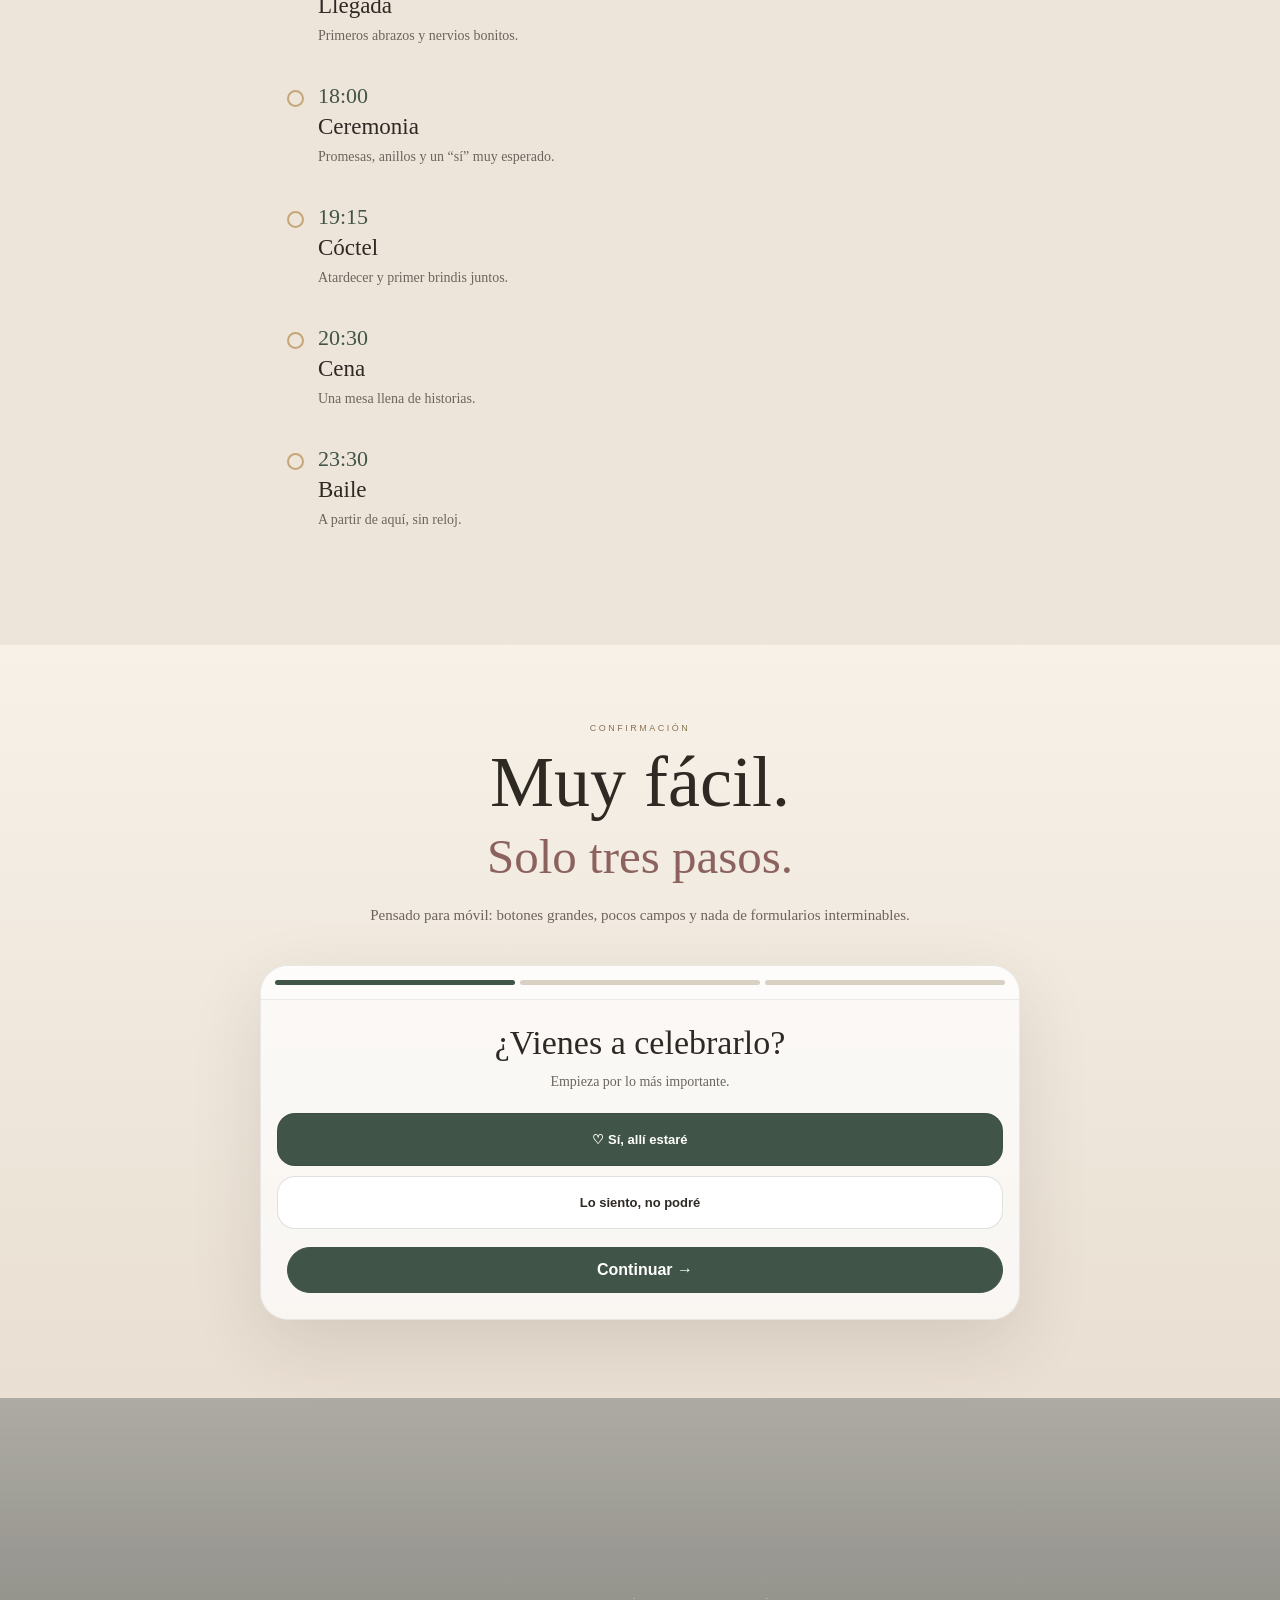
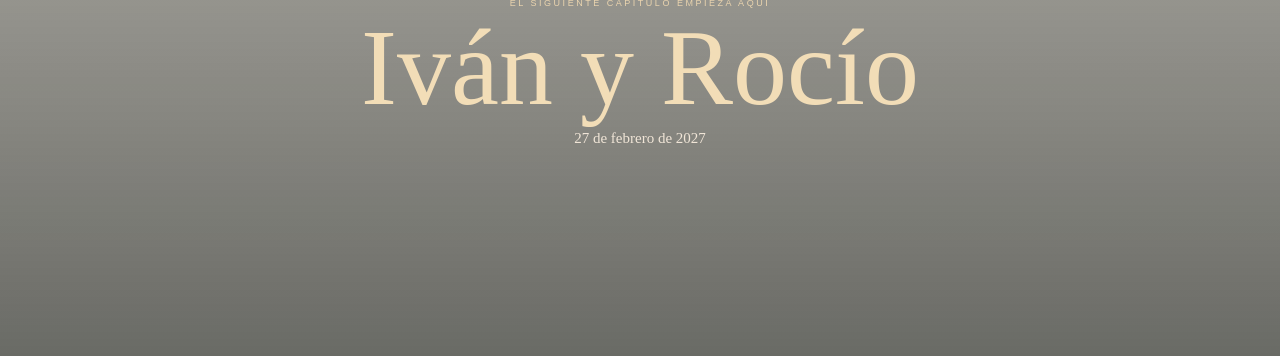
==== commit 670983fd: "Experiment: libro pop-up 3D + zoom inicial" ====
--- a/index.html
+++ b/index.html
@@ -52,11 +52,66 @@
 @media(max-width:820px){.chapter-grid,.chapter:nth-child(even) .chapter-grid{grid-template-columns:1fr}.chapter:nth-child(even) .chapter-photo{order:0}.events{grid-template-columns:1fr}}
 @media(max-width:680px){.nav{display:none}.music{right:10px;bottom:max(11px,env(safe-area-inset-bottom));width:45px;height:45px}.hero{min-height:780px}.hero-bg{background-position:52% center}.hero-card{width:95vw;padding:20px 14px}.hero-title{font-size:clamp(58px,18vw,90px)}.section{padding:74px 14px}.chapter{min-height:auto;padding:32px 0}.chapter-photo{min-height:410px;border-radius:190px 190px 22px 22px}.chapter-copy{padding:2px 4px}.type-paragraph{font-size:15px;line-height:1.8;min-height:130px}.emotion{padding:82px 14px}.event-img{height:270px}.row2{grid-template-columns:1fr}.sheet{padding:24px 16px;min-height:400px}.sheet-inner{min-height:345px}}
 @media(prefers-reduced-motion:reduce){*,*::before,*::after{animation-duration:.001ms!important;animation-iteration-count:1!important;transition-duration:.001ms!important;scroll-behavior:auto!important}}
+
+/* EXPERIMENTO: libro pop-up 3D. Implementación propia inspirada en una base MIT. */
+.popup-opening{padding:0;overflow:hidden;background:radial-gradient(circle at 50% 34%,#fffdf9 0,#f4ece1 45%,#dfd0bf 100%);isolation:isolate}
+.popup-opening:before{content:"";position:absolute;inset:-20%;background:radial-gradient(circle at 20% 20%,rgba(190,153,107,.18),transparent 18%),radial-gradient(circle at 80% 74%,rgba(137,94,89,.13),transparent 22%);filter:blur(28px)}
+.popup-intro{position:relative;z-index:2;width:100%;min-height:100svh;display:grid;grid-template-rows:auto 1fr auto auto;place-items:center;padding:26px 12px 24px}
+.popup-kicker{font:700 9px/1 Arial,sans-serif;letter-spacing:.27em;text-transform:uppercase;color:#806e5c;align-self:start}
+.popup-copy{font:italic 15px/1.5 Georgia,serif;color:#716257;text-align:center;margin:2px 0 4px;transition:.35s}
+.skip-intro{position:absolute;top:max(12px,env(safe-area-inset-top));right:max(12px,env(safe-area-inset-right));z-index:9;border:1px solid rgba(66,52,42,.13);border-radius:999px;background:rgba(255,250,244,.74);backdrop-filter:blur(9px);padding:9px 12px;color:#71645a;font-size:9px;font-weight:800;letter-spacing:.08em;text-transform:uppercase;cursor:pointer}
+.book-stage{position:relative;width:min(96vw,760px);height:clamp(350px,64vw,540px);perspective:1500px;perspective-origin:50% 38%;display:grid;place-items:center}
+.storybook{position:relative;width:min(88vw,680px);height:min(58vw,430px);min-height:320px;transform-style:preserve-3d;transform:rotateX(8deg) rotateZ(-1.5deg);transition:1.4s cubic-bezier(.2,.78,.18,1)}
+.book-spread{position:absolute;inset:8% 3%;display:grid;grid-template-columns:1fr 1fr;transform-style:preserve-3d;opacity:.05;transform:scale(.58) rotateX(14deg);transition:transform 1.05s cubic-bezier(.18,.82,.2,1),opacity .7s;filter:drop-shadow(0 25px 24px rgba(68,48,34,.18))}
+.page{position:relative;background:linear-gradient(135deg,#fffaf2,#eee1d0);border:1px solid rgba(124,98,70,.16);box-shadow:inset 0 0 36px rgba(143,113,81,.08);overflow:hidden}
+.page-left{border-radius:20px 5px 5px 20px;transform-origin:right;transform:rotateY(5deg)}.page-right{border-radius:5px 20px 20px 5px;transform-origin:left;transform:rotateY(-5deg)}
+.page:after{content:"";position:absolute;inset:12px;border:1px solid rgba(183,147,105,.18);border-radius:14px}
+.page-mark{position:absolute;left:50%;top:32%;transform:translate(-50%,-50%);font:400 clamp(32px,7vw,56px)/1 Georgia,serif;color:#b09166;white-space:nowrap}.page-mark i{color:#946b64}
+.page-quote{position:absolute;left:12%;right:12%;bottom:17%;text-align:center;font:italic clamp(11px,1.8vw,15px)/1.55 Georgia,serif;color:#75695f}
+.front-cover{position:absolute;left:50%;top:50%;width:min(46%,310px);aspect-ratio:.72;transform-origin:0 50%;transform:translate(-50%,-50%) rotateY(-7deg) rotateX(2deg);transform-style:preserve-3d;z-index:30;border-radius:8px 18px 18px 8px;background:radial-gradient(circle at 18% 14%,rgba(255,255,255,.85),transparent 22%),linear-gradient(145deg,#fffaf1,#efe3d4 55%,#e1d1bd);border:1px solid rgba(151,117,78,.28);box-shadow:0 26px 54px rgba(72,53,39,.22),inset -14px 0 24px rgba(130,100,65,.08);transition:transform 1.35s cubic-bezier(.2,.78,.18,1),box-shadow 1s,opacity .7s}
+.front-cover:after{content:"";position:absolute;left:0;top:0;bottom:0;width:12px;background:linear-gradient(90deg,rgba(96,74,54,.14),rgba(255,255,255,.12));border-radius:8px 0 0 8px}
+.cover-line{position:absolute;inset:15px;border:1px solid rgba(171,137,95,.35);border-radius:7px 14px 14px 7px}.cover-star{position:absolute;top:12%;left:50%;transform:translateX(-50%);color:#b99b70}
+.cover-copy{position:absolute;inset:0;display:grid;place-content:center;text-align:center;padding:20px;color:#55463b}.cover-copy small{font:700 8px/1 Arial,sans-serif;letter-spacing:.31em;text-transform:uppercase;color:#8b755b;margin-bottom:15px}.cover-copy strong{display:block;font:400 clamp(32px,7vw,57px)/.96 Georgia,serif;letter-spacing:-.045em}.cover-copy strong i{display:block;color:#a98270;font-weight:400;margin:3px 0}.cover-copy span{margin-top:18px;font:400 10px/1 Georgia,serif;letter-spacing:.25em;color:#8d7659}
+.popup-piece{position:absolute;left:50%;bottom:45%;transform-origin:50% 100%;opacity:0;pointer-events:none}
+.popup-scenery{width:65%;height:46%;margin-left:-32.5%;border-radius:160px 160px 12px 12px;background:linear-gradient(180deg,#eadbc7,#fbf5ec);border:1px solid rgba(173,138,96,.30);transform:rotateX(-89deg) scale(.82);transition:1s .62s cubic-bezier(.18,.88,.2,1)}
+.popup-scenery:before,.popup-scenery:after{content:"";position:absolute;bottom:0;width:33%;height:68%;border:1px solid rgba(166,132,92,.24);border-radius:90px 90px 0 0;background:rgba(250,243,232,.78)}.popup-scenery:before{left:-16%;transform:rotate(-6deg)}.popup-scenery:after{right:-16%;transform:rotate(6deg)}
+.popup-arch{width:47%;height:50%;margin-left:-23.5%;border:2px solid rgba(184,145,95,.68);border-bottom:0;border-radius:180px 180px 18px 18px;box-shadow:inset 0 0 0 7px rgba(255,250,242,.5);transform:rotateX(-89deg) scale(.74);transition:1.05s .85s cubic-bezier(.18,.9,.2,1)}.popup-arch span{position:absolute;top:9%;left:50%;transform:translateX(-50%);font:400 16px Georgia,serif;color:#9b774f;letter-spacing:.2em}
+.popup-photo{width:31%;height:54%;margin-left:-15.5%;overflow:hidden;border-radius:120px 120px 18px 18px;border:5px solid #fff8ee;box-shadow:0 18px 38px rgba(64,45,31,.23),0 0 0 1px rgba(176,139,94,.24);transform:rotateX(-89deg) translateY(12px) scale(.62);transition:1.05s 1.05s cubic-bezier(.14,.9,.18,1)}.popup-photo img{width:100%;height:100%;object-fit:cover;object-position:50% 48%;filter:saturate(.83) contrast(.97) brightness(1.03)}
+.bloom{width:22%;height:25%;background:radial-gradient(circle at 25% 65%,#f1dfd7 0 7%,transparent 8%),radial-gradient(circle at 50% 38%,#fff9f1 0 9%,transparent 10%),radial-gradient(circle at 76% 64%,#dec7b6 0 7%,transparent 8%),radial-gradient(ellipse at 50% 82%,rgba(104,121,101,.6) 0 13%,transparent 14%);transform:rotateX(-89deg) scale(.55);transition:.9s 1.23s cubic-bezier(.16,.9,.2,1)}.bloom-left{margin-left:-40%;transform-origin:80% 100%}.bloom-right{margin-left:18%;transform-origin:20% 100%}
+.popup-caption{bottom:16%;width:64%;margin-left:-32%;text-align:center;font:italic clamp(11px,2vw,15px)/1.4 Georgia,serif;color:#6c5b4d;transform:translateY(18px) scale(.92);transition:.7s 1.42s}
+.storybook.open{transform:rotateX(4deg) rotateZ(0)}.storybook.open .book-spread{opacity:1;transform:scale(1) rotateX(5deg)}.storybook.open .front-cover{transform:translate(-104%,-50%) rotateY(-154deg) rotateX(4deg);box-shadow:-24px 22px 46px rgba(72,53,39,.16)}.storybook.open .popup-piece{opacity:1;transform:rotateX(0) translateY(0) scale(1)}
+.popup-intro.started .popup-copy,.popup-intro.started .popup-enter{opacity:0;pointer-events:none}.popup-enter{margin:8px auto 0;min-width:176px}
+.popup-intro.exit .storybook{transform:scale(1.42) translateY(3vh);opacity:0;transition:transform 1.05s cubic-bezier(.22,.8,.24,1),opacity .8s .14s}.popup-intro.exit .popup-kicker,.popup-intro.exit .skip-intro{opacity:0;transition:.35s}
+.hero-bg.hero-cinematic-enter{animation:heroCinematicZoom 1.9s cubic-bezier(.16,.82,.24,1) both}@keyframes heroCinematicZoom{0%{transform:scale(1.22);filter:saturate(.67) brightness(.92) blur(3px)}100%{transform:scale(1.06);filter:saturate(.73) brightness(1.04) blur(0)}}
+@media(max-width:680px){.book-stage{width:100vw;height:60svh;min-height:390px}.storybook{width:96vw;height:62vw;min-height:300px}.front-cover{width:47%}.cover-copy strong{font-size:clamp(29px,10vw,47px)}.popup-photo{width:34%;height:56%;margin-left:-17%}.popup-arch{width:51%;margin-left:-25.5%}.popup-scenery{width:72%;margin-left:-36%}.popup-caption{width:76%;margin-left:-38%;bottom:13%}}
+@media(max-width:430px){.book-stage{height:56svh}.storybook{height:70vw}.page-quote{display:none}}
+@media(prefers-reduced-motion:reduce){.storybook,.book-spread,.front-cover,.popup-piece,.popup-intro.exit .storybook{transition:none!important}.hero-bg.hero-cinematic-enter{animation:none!important}}
+
 </style>
 </head>
 <body>
 <div id="progress"></div>
-<div class="opening" id="opening"><div class="sheet"><div class="sheet-inner"><div class="sheet-line"></div><div class="sheet-title" id="openTitle"></div><div class="sheet-copy" id="openCopy"></div><button class="enter" id="enterBtn">Abrir invitación</button></div></div></div>
+<div class="opening popup-opening" id="opening">
+<div class="popup-intro" id="popupIntro">
+<button class="skip-intro" id="skipIntro" type="button">Saltar</button>
+<div class="popup-kicker">Iván &amp; Rocío · 27.02.2027</div>
+<div class="book-stage" aria-hidden="true">
+<div class="storybook" id="storybook">
+<div class="book-spread">
+<div class="page page-left"><div class="page-mark">I <i>&amp;</i> R</div><div class="page-quote">Hay historias que merecen abrirse despacio.</div></div>
+<div class="page page-right"></div>
+<div class="popup-piece popup-scenery"></div>
+<div class="popup-piece popup-arch"><span>I&amp;R</span></div>
+<div class="popup-piece popup-photo"><img src="assets/experiments/preboda-127-intro.webp" alt=""></div>
+<div class="popup-piece bloom bloom-left"></div>
+<div class="popup-piece bloom bloom-right"></div>
+<div class="popup-piece popup-caption">Nuestra historia comienza aquí</div>
+</div>
+<div class="front-cover"><div class="cover-line"></div><div class="cover-star">✦</div><div class="cover-copy"><small>Nuestra boda</small><strong>Iván <i>&amp;</i> Rocío</strong><span>27 · 02 · 2027</span></div></div>
+</div></div>
+<div class="popup-copy">Una historia está a punto de abrirse…</div>
+<button class="enter ready popup-enter" id="enterBtn" type="button">Abrir invitación</button>
+</div></div>
 <nav class="nav"><a href="#historia">Historia</a><a href="#dia">El gran día</a><a href="#itinerario">Horario</a><a href="#rsvp">Confirmar</a></nav>
 <button class="music" id="musicBtn" aria-label="Activar o pausar música">♫</button><audio id="music" loop preload="auto"><source src="assets/audio/music.mp3" type="audio/mpeg"></audio>
 <header class="hero"><div class="hero-bg" id="heroBg"></div><div class="hero-card"><div class="hero-k">Nos casamos</div><h1 class="hero-title">Iván y Rocío</h1><div class="hero-date">27 . 02 . 2027</div><div class="hero-type" id="heroType"></div><div class="hero-actions"><a class="btn primary" href="#historia">Seguir leyendo</a><a class="btn secondary" href="#rsvp">Confirmar asistencia</a></div></div></header>
@@ -90,8 +145,13 @@
 }
 document.addEventListener('visibilitychange',()=>{if(document.hidden&&!music.paused){music.pause();musicBtn.classList.remove('on');musicBtn.textContent='♫';}});
 music.addEventListener('error',()=>{musicBtn.hidden=true;musicBtn.setAttribute('aria-hidden','true');});
-document.getElementById('openTitle').innerHTML='Iván y Rocío';document.getElementById('openCopy').innerHTML='27 . 02 . 2027';document.getElementById('enterBtn').textContent='Abrir invitación';document.getElementById('enterBtn').classList.add('ready');
-document.getElementById('enterBtn').onclick=async()=>{const btn=document.getElementById('enterBtn');btn.disabled=true;btn.textContent='Abriendo…';try{music.currentTime=0;music.volume=0;await music.play();fadeMusicTo(.62,2400);musicBtn.classList.add('on');musicBtn.textContent='♪';}catch(e){}document.getElementById('openTitle').innerHTML='';document.getElementById('openCopy').innerHTML='';await typeInto(document.getElementById('openTitle'),'Iván y Rocío',62);document.getElementById('openTitle').innerHTML+='<span class="cursor"></span>';await sleep(260);document.getElementById('openTitle').querySelector('.cursor')?.remove();await typeInto(document.getElementById('openCopy'),'27 . 02 . 2027',30);await sleep(300);document.getElementById('opening').classList.add('hide');petals(16);};
+
+
+const opening=document.getElementById('opening'),popupIntro=document.getElementById('popupIntro'),storybook=document.getElementById('storybook'),enterBtn=document.getElementById('enterBtn'),skipIntro=document.getElementById('skipIntro'),heroBg=document.getElementById('heroBg');
+let introFinished=false,introTimer=0;
+function finishBookIntro(immediate=false){if(introFinished)return;introFinished=true;clearTimeout(introTimer);if(!immediate&&!reduce){popupIntro.classList.add('exit');heroBg.classList.add('hero-cinematic-enter');setTimeout(()=>opening.classList.add('hide'),620);setTimeout(()=>heroBg.classList.remove('hero-cinematic-enter'),2050);petals(18)}else opening.classList.add('hide')}
+enterBtn.onclick=async()=>{if(enterBtn.disabled)return;enterBtn.disabled=true;enterBtn.textContent='Abriendo…';try{music.currentTime=0;music.volume=0;await music.play();fadeMusicTo(.62,2400);musicBtn.classList.add('on');musicBtn.textContent='♪'}catch(e){}if(reduce){finishBookIntro(true);return}popupIntro.classList.add('started');requestAnimationFrame(()=>storybook.classList.add('open'));introTimer=setTimeout(()=>finishBookIntro(false),3900)};
+skipIntro.onclick=()=>finishBookIntro(true);
 const io=new IntersectionObserver(entries=>{entries.forEach(entry=>{if(!entry.isIntersecting)return;entry.target.classList.add('in');if(entry.target.classList.contains('chapter-copy')&&!entry.target.dataset.written){entry.target.dataset.written='1';const p=entry.target.querySelector('.type-paragraph');const line=entry.target.querySelector('.ink-line');const sign=entry.target.querySelector('.hand-sign');setTimeout(async()=>{await typeInto(p,p.dataset.text,24);line.classList.add('draw');setTimeout(()=>sign.classList.add('show'),700);},400);}});},{threshold:.20});document.querySelectorAll('.reveal,.chapter-copy').forEach(el=>io.observe(el));
 const emotion=document.getElementById('emotionType');let emotionDone=false;const eio=new IntersectionObserver(entries=>{if(entries[0].isIntersecting&&!emotionDone){emotionDone=true;typeInto(emotion,'¿Nos acompañas? Queremos celebrar este día rodeados de las personas que han formado parte de nuestra historia. <em>Y tú eres una de ellas.</em>',25,true);}},{threshold:.35});eio.observe(emotion);
 addEventListener('scroll',()=>{const max=document.documentElement.scrollHeight-innerHeight;document.getElementById('progress').style.width=((scrollY/max)*100)+'%';if(!reduce)document.getElementById('heroBg').style.transform=`translateY(${scrollY*.07}px) scale(1.08)`;const tl=document.getElementById('timelineList'),line=document.getElementById('timelineLine');const r=tl.getBoundingClientRect();const pct=Math.max(0,Math.min(1,(innerHeight*.72-r.top)/(r.height*.9)));line.style.height=(pct*100)+'%';},{passive:true});
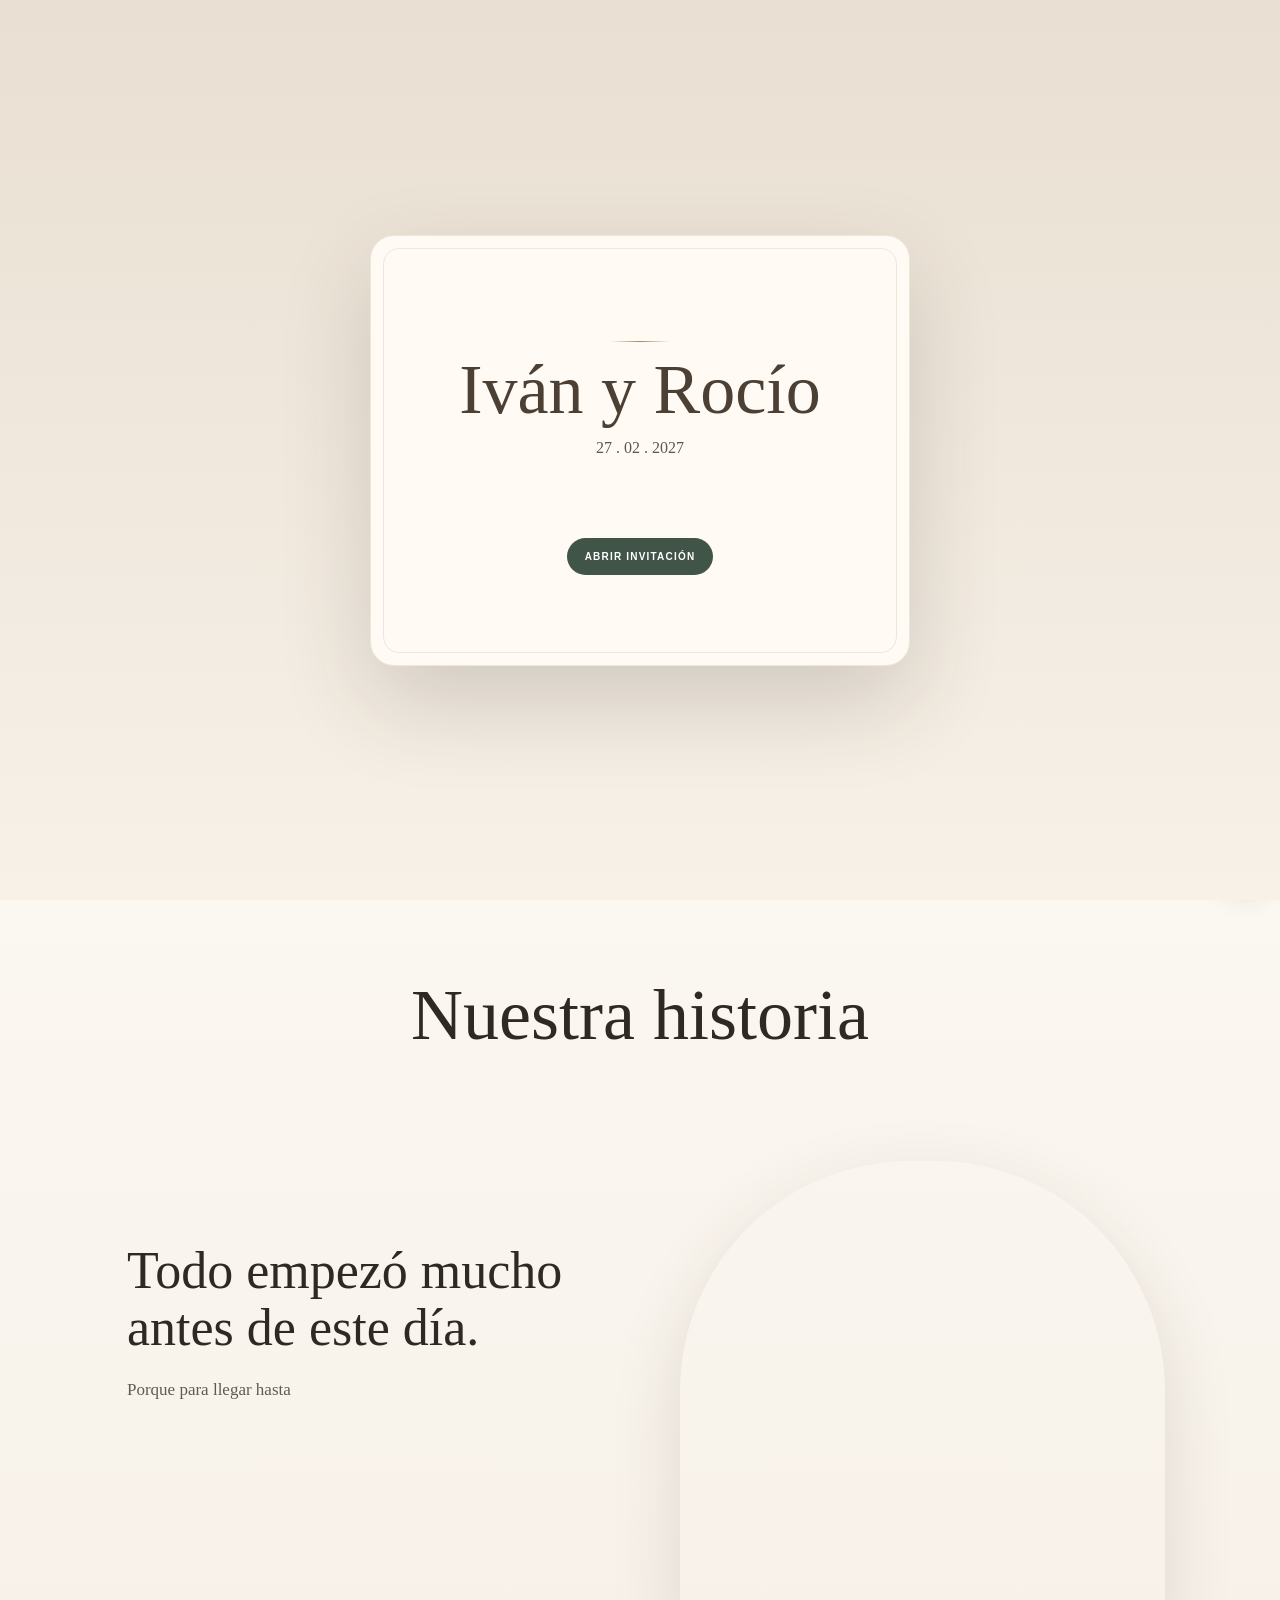
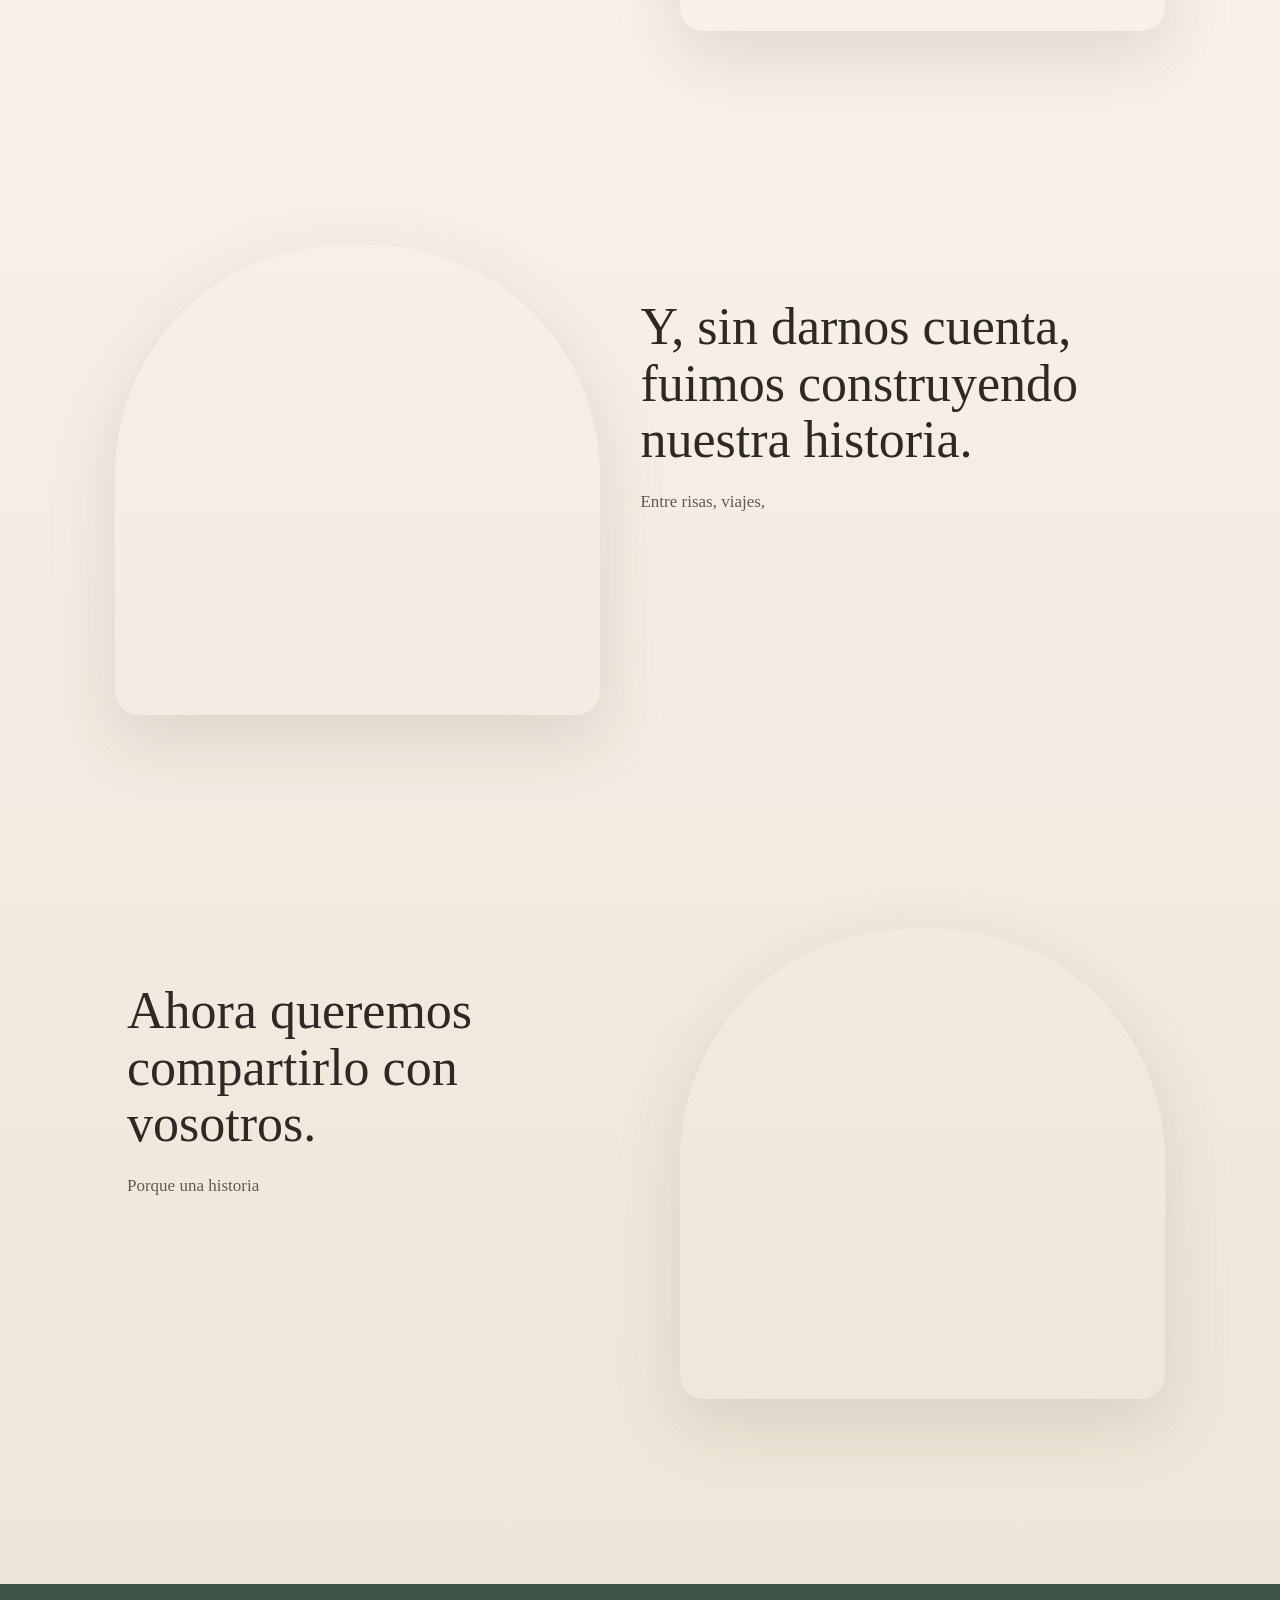
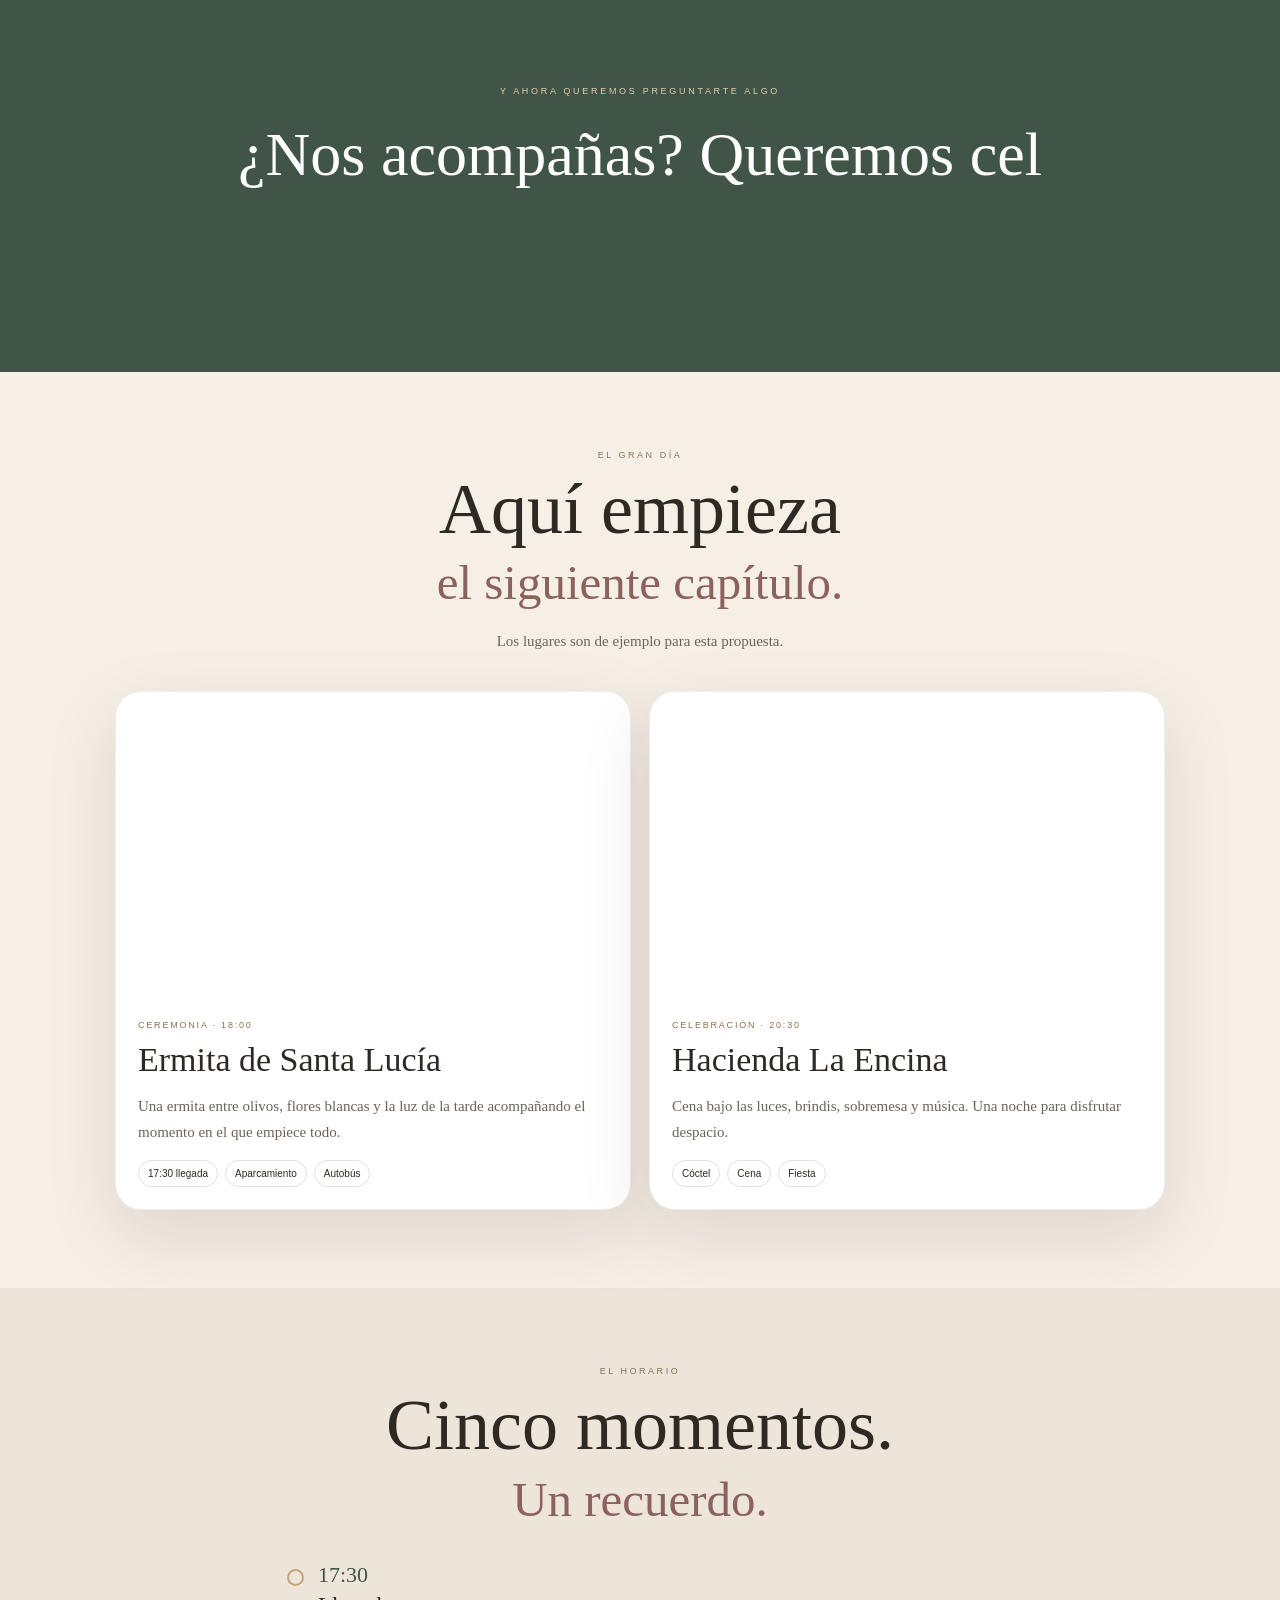
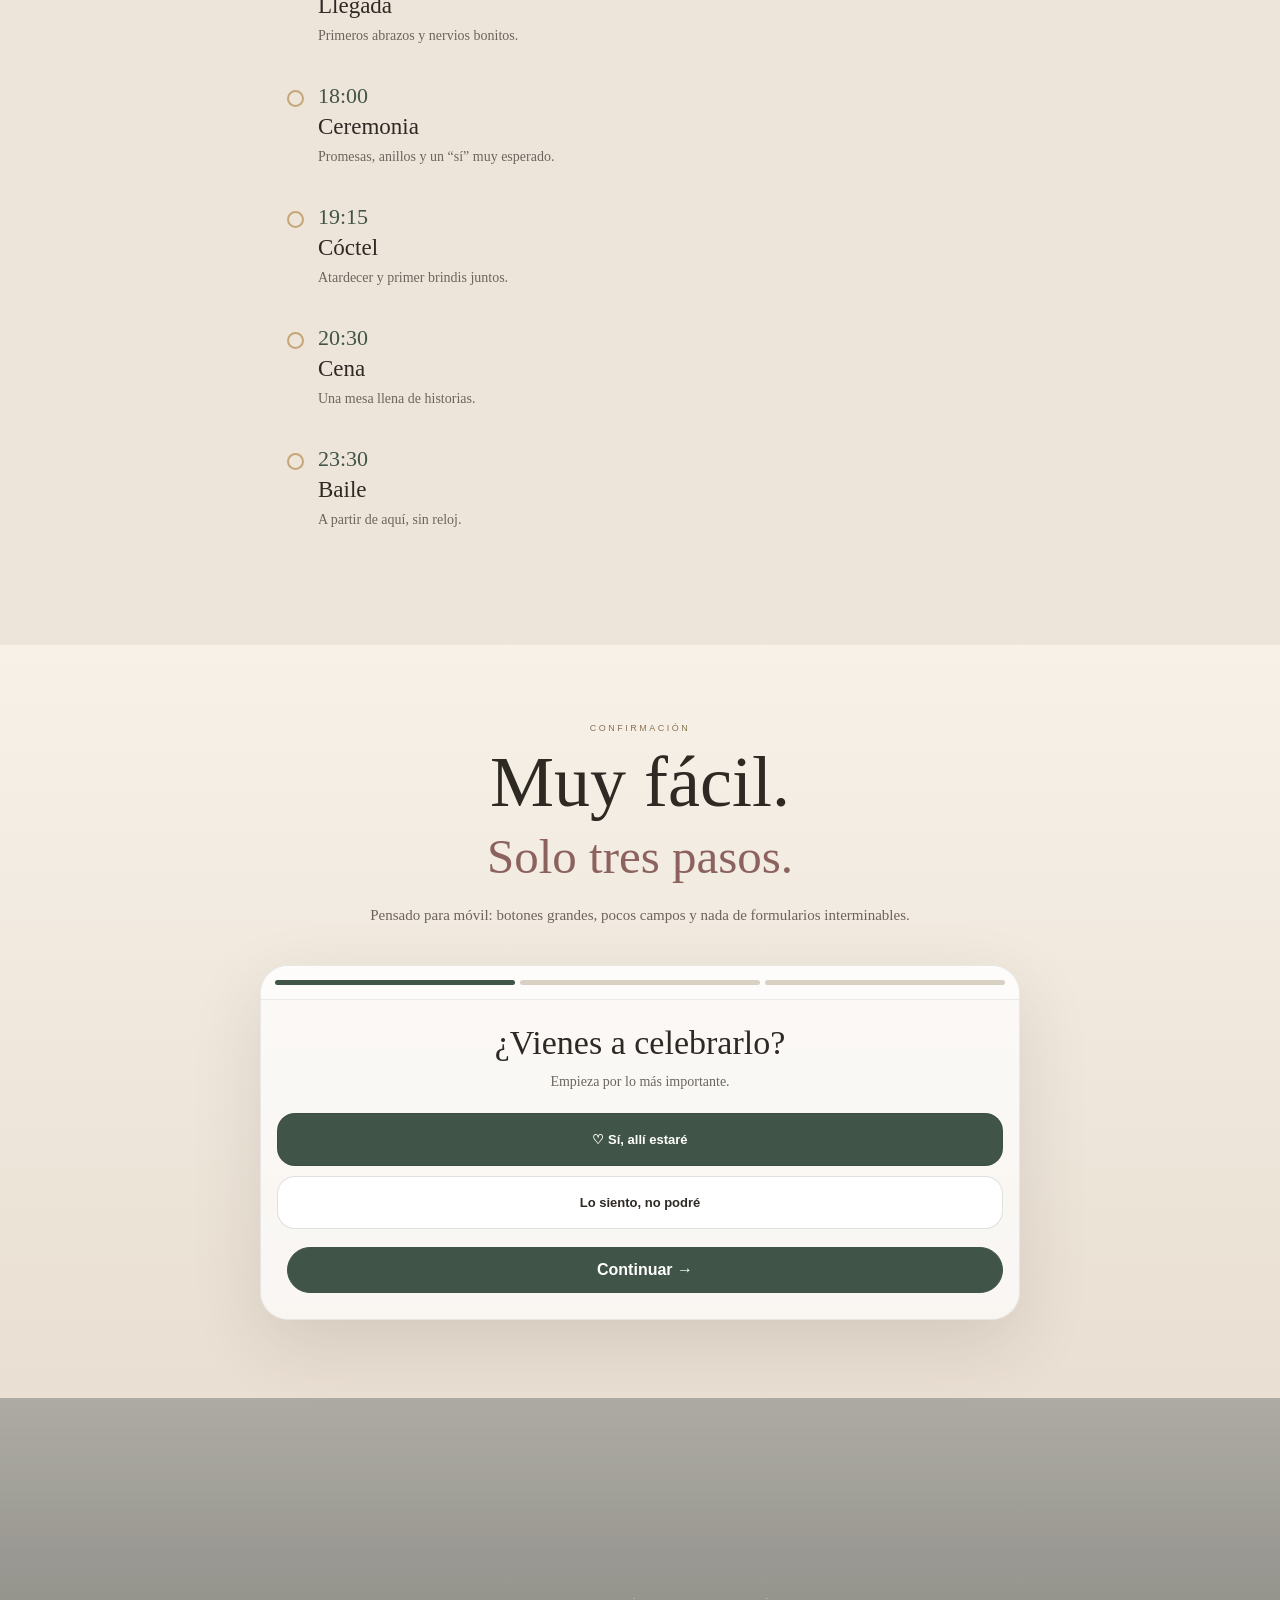
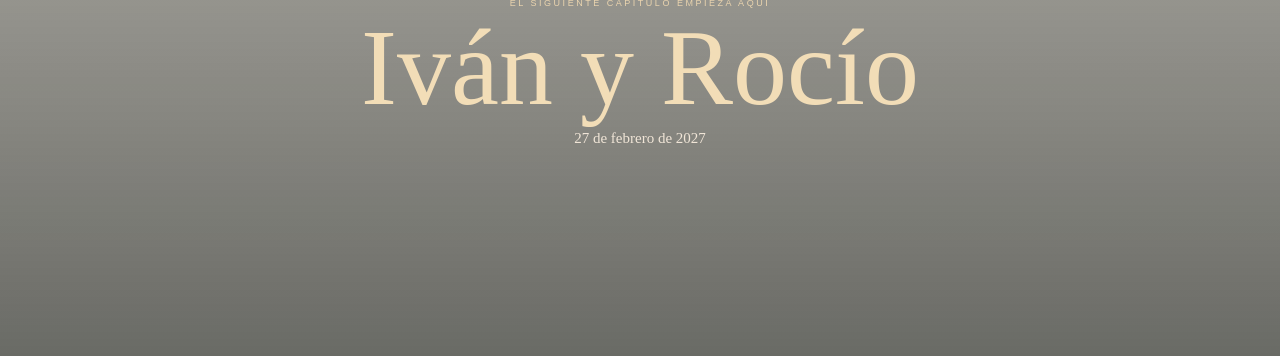
==== commit ca2658f9: "fix: disable base hero transform when V13 controls motion" ====
--- a/index.html
+++ b/index.html
@@ -52,66 +52,11 @@
 @media(max-width:820px){.chapter-grid,.chapter:nth-child(even) .chapter-grid{grid-template-columns:1fr}.chapter:nth-child(even) .chapter-photo{order:0}.events{grid-template-columns:1fr}}
 @media(max-width:680px){.nav{display:none}.music{right:10px;bottom:max(11px,env(safe-area-inset-bottom));width:45px;height:45px}.hero{min-height:780px}.hero-bg{background-position:52% center}.hero-card{width:95vw;padding:20px 14px}.hero-title{font-size:clamp(58px,18vw,90px)}.section{padding:74px 14px}.chapter{min-height:auto;padding:32px 0}.chapter-photo{min-height:410px;border-radius:190px 190px 22px 22px}.chapter-copy{padding:2px 4px}.type-paragraph{font-size:15px;line-height:1.8;min-height:130px}.emotion{padding:82px 14px}.event-img{height:270px}.row2{grid-template-columns:1fr}.sheet{padding:24px 16px;min-height:400px}.sheet-inner{min-height:345px}}
 @media(prefers-reduced-motion:reduce){*,*::before,*::after{animation-duration:.001ms!important;animation-iteration-count:1!important;transition-duration:.001ms!important;scroll-behavior:auto!important}}
-
-/* EXPERIMENTO: libro pop-up 3D. Implementación propia inspirada en una base MIT. */
-.popup-opening{padding:0;overflow:hidden;background:radial-gradient(circle at 50% 34%,#fffdf9 0,#f4ece1 45%,#dfd0bf 100%);isolation:isolate}
-.popup-opening:before{content:"";position:absolute;inset:-20%;background:radial-gradient(circle at 20% 20%,rgba(190,153,107,.18),transparent 18%),radial-gradient(circle at 80% 74%,rgba(137,94,89,.13),transparent 22%);filter:blur(28px)}
-.popup-intro{position:relative;z-index:2;width:100%;min-height:100svh;display:grid;grid-template-rows:auto 1fr auto auto;place-items:center;padding:26px 12px 24px}
-.popup-kicker{font:700 9px/1 Arial,sans-serif;letter-spacing:.27em;text-transform:uppercase;color:#806e5c;align-self:start}
-.popup-copy{font:italic 15px/1.5 Georgia,serif;color:#716257;text-align:center;margin:2px 0 4px;transition:.35s}
-.skip-intro{position:absolute;top:max(12px,env(safe-area-inset-top));right:max(12px,env(safe-area-inset-right));z-index:9;border:1px solid rgba(66,52,42,.13);border-radius:999px;background:rgba(255,250,244,.74);backdrop-filter:blur(9px);padding:9px 12px;color:#71645a;font-size:9px;font-weight:800;letter-spacing:.08em;text-transform:uppercase;cursor:pointer}
-.book-stage{position:relative;width:min(96vw,760px);height:clamp(350px,64vw,540px);perspective:1500px;perspective-origin:50% 38%;display:grid;place-items:center}
-.storybook{position:relative;width:min(88vw,680px);height:min(58vw,430px);min-height:320px;transform-style:preserve-3d;transform:rotateX(8deg) rotateZ(-1.5deg);transition:1.4s cubic-bezier(.2,.78,.18,1)}
-.book-spread{position:absolute;inset:8% 3%;display:grid;grid-template-columns:1fr 1fr;transform-style:preserve-3d;opacity:.05;transform:scale(.58) rotateX(14deg);transition:transform 1.05s cubic-bezier(.18,.82,.2,1),opacity .7s;filter:drop-shadow(0 25px 24px rgba(68,48,34,.18))}
-.page{position:relative;background:linear-gradient(135deg,#fffaf2,#eee1d0);border:1px solid rgba(124,98,70,.16);box-shadow:inset 0 0 36px rgba(143,113,81,.08);overflow:hidden}
-.page-left{border-radius:20px 5px 5px 20px;transform-origin:right;transform:rotateY(5deg)}.page-right{border-radius:5px 20px 20px 5px;transform-origin:left;transform:rotateY(-5deg)}
-.page:after{content:"";position:absolute;inset:12px;border:1px solid rgba(183,147,105,.18);border-radius:14px}
-.page-mark{position:absolute;left:50%;top:32%;transform:translate(-50%,-50%);font:400 clamp(32px,7vw,56px)/1 Georgia,serif;color:#b09166;white-space:nowrap}.page-mark i{color:#946b64}
-.page-quote{position:absolute;left:12%;right:12%;bottom:17%;text-align:center;font:italic clamp(11px,1.8vw,15px)/1.55 Georgia,serif;color:#75695f}
-.front-cover{position:absolute;left:50%;top:50%;width:min(46%,310px);aspect-ratio:.72;transform-origin:0 50%;transform:translate(-50%,-50%) rotateY(-7deg) rotateX(2deg);transform-style:preserve-3d;z-index:30;border-radius:8px 18px 18px 8px;background:radial-gradient(circle at 18% 14%,rgba(255,255,255,.85),transparent 22%),linear-gradient(145deg,#fffaf1,#efe3d4 55%,#e1d1bd);border:1px solid rgba(151,117,78,.28);box-shadow:0 26px 54px rgba(72,53,39,.22),inset -14px 0 24px rgba(130,100,65,.08);transition:transform 1.35s cubic-bezier(.2,.78,.18,1),box-shadow 1s,opacity .7s}
-.front-cover:after{content:"";position:absolute;left:0;top:0;bottom:0;width:12px;background:linear-gradient(90deg,rgba(96,74,54,.14),rgba(255,255,255,.12));border-radius:8px 0 0 8px}
-.cover-line{position:absolute;inset:15px;border:1px solid rgba(171,137,95,.35);border-radius:7px 14px 14px 7px}.cover-star{position:absolute;top:12%;left:50%;transform:translateX(-50%);color:#b99b70}
-.cover-copy{position:absolute;inset:0;display:grid;place-content:center;text-align:center;padding:20px;color:#55463b}.cover-copy small{font:700 8px/1 Arial,sans-serif;letter-spacing:.31em;text-transform:uppercase;color:#8b755b;margin-bottom:15px}.cover-copy strong{display:block;font:400 clamp(32px,7vw,57px)/.96 Georgia,serif;letter-spacing:-.045em}.cover-copy strong i{display:block;color:#a98270;font-weight:400;margin:3px 0}.cover-copy span{margin-top:18px;font:400 10px/1 Georgia,serif;letter-spacing:.25em;color:#8d7659}
-.popup-piece{position:absolute;left:50%;bottom:45%;transform-origin:50% 100%;opacity:0;pointer-events:none}
-.popup-scenery{width:65%;height:46%;margin-left:-32.5%;border-radius:160px 160px 12px 12px;background:linear-gradient(180deg,#eadbc7,#fbf5ec);border:1px solid rgba(173,138,96,.30);transform:rotateX(-89deg) scale(.82);transition:1s .62s cubic-bezier(.18,.88,.2,1)}
-.popup-scenery:before,.popup-scenery:after{content:"";position:absolute;bottom:0;width:33%;height:68%;border:1px solid rgba(166,132,92,.24);border-radius:90px 90px 0 0;background:rgba(250,243,232,.78)}.popup-scenery:before{left:-16%;transform:rotate(-6deg)}.popup-scenery:after{right:-16%;transform:rotate(6deg)}
-.popup-arch{width:47%;height:50%;margin-left:-23.5%;border:2px solid rgba(184,145,95,.68);border-bottom:0;border-radius:180px 180px 18px 18px;box-shadow:inset 0 0 0 7px rgba(255,250,242,.5);transform:rotateX(-89deg) scale(.74);transition:1.05s .85s cubic-bezier(.18,.9,.2,1)}.popup-arch span{position:absolute;top:9%;left:50%;transform:translateX(-50%);font:400 16px Georgia,serif;color:#9b774f;letter-spacing:.2em}
-.popup-photo{width:31%;height:54%;margin-left:-15.5%;overflow:hidden;border-radius:120px 120px 18px 18px;border:5px solid #fff8ee;box-shadow:0 18px 38px rgba(64,45,31,.23),0 0 0 1px rgba(176,139,94,.24);transform:rotateX(-89deg) translateY(12px) scale(.62);transition:1.05s 1.05s cubic-bezier(.14,.9,.18,1)}.popup-photo img{width:100%;height:100%;object-fit:cover;object-position:50% 48%;filter:saturate(.83) contrast(.97) brightness(1.03)}
-.bloom{width:22%;height:25%;background:radial-gradient(circle at 25% 65%,#f1dfd7 0 7%,transparent 8%),radial-gradient(circle at 50% 38%,#fff9f1 0 9%,transparent 10%),radial-gradient(circle at 76% 64%,#dec7b6 0 7%,transparent 8%),radial-gradient(ellipse at 50% 82%,rgba(104,121,101,.6) 0 13%,transparent 14%);transform:rotateX(-89deg) scale(.55);transition:.9s 1.23s cubic-bezier(.16,.9,.2,1)}.bloom-left{margin-left:-40%;transform-origin:80% 100%}.bloom-right{margin-left:18%;transform-origin:20% 100%}
-.popup-caption{bottom:16%;width:64%;margin-left:-32%;text-align:center;font:italic clamp(11px,2vw,15px)/1.4 Georgia,serif;color:#6c5b4d;transform:translateY(18px) scale(.92);transition:.7s 1.42s}
-.storybook.open{transform:rotateX(4deg) rotateZ(0)}.storybook.open .book-spread{opacity:1;transform:scale(1) rotateX(5deg)}.storybook.open .front-cover{transform:translate(-104%,-50%) rotateY(-154deg) rotateX(4deg);box-shadow:-24px 22px 46px rgba(72,53,39,.16)}.storybook.open .popup-piece{opacity:1;transform:rotateX(0) translateY(0) scale(1)}
-.popup-intro.started .popup-copy,.popup-intro.started .popup-enter{opacity:0;pointer-events:none}.popup-enter{margin:8px auto 0;min-width:176px}
-.popup-intro.exit .storybook{transform:scale(1.42) translateY(3vh);opacity:0;transition:transform 1.05s cubic-bezier(.22,.8,.24,1),opacity .8s .14s}.popup-intro.exit .popup-kicker,.popup-intro.exit .skip-intro{opacity:0;transition:.35s}
-.hero-bg.hero-cinematic-enter{animation:heroCinematicZoom 1.9s cubic-bezier(.16,.82,.24,1) both}@keyframes heroCinematicZoom{0%{transform:scale(1.22);filter:saturate(.67) brightness(.92) blur(3px)}100%{transform:scale(1.06);filter:saturate(.73) brightness(1.04) blur(0)}}
-@media(max-width:680px){.book-stage{width:100vw;height:60svh;min-height:390px}.storybook{width:96vw;height:62vw;min-height:300px}.front-cover{width:47%}.cover-copy strong{font-size:clamp(29px,10vw,47px)}.popup-photo{width:34%;height:56%;margin-left:-17%}.popup-arch{width:51%;margin-left:-25.5%}.popup-scenery{width:72%;margin-left:-36%}.popup-caption{width:76%;margin-left:-38%;bottom:13%}}
-@media(max-width:430px){.book-stage{height:56svh}.storybook{height:70vw}.page-quote{display:none}}
-@media(prefers-reduced-motion:reduce){.storybook,.book-spread,.front-cover,.popup-piece,.popup-intro.exit .storybook{transition:none!important}.hero-bg.hero-cinematic-enter{animation:none!important}}
-
 </style>
 </head>
 <body>
 <div id="progress"></div>
-<div class="opening popup-opening" id="opening">
-<div class="popup-intro" id="popupIntro">
-<button class="skip-intro" id="skipIntro" type="button">Saltar</button>
-<div class="popup-kicker">Iván &amp; Rocío · 27.02.2027</div>
-<div class="book-stage" aria-hidden="true">
-<div class="storybook" id="storybook">
-<div class="book-spread">
-<div class="page page-left"><div class="page-mark">I <i>&amp;</i> R</div><div class="page-quote">Hay historias que merecen abrirse despacio.</div></div>
-<div class="page page-right"></div>
-<div class="popup-piece popup-scenery"></div>
-<div class="popup-piece popup-arch"><span>I&amp;R</span></div>
-<div class="popup-piece popup-photo"><img src="assets/experiments/preboda-127-intro.webp" alt=""></div>
-<div class="popup-piece bloom bloom-left"></div>
-<div class="popup-piece bloom bloom-right"></div>
-<div class="popup-piece popup-caption">Nuestra historia comienza aquí</div>
-</div>
-<div class="front-cover"><div class="cover-line"></div><div class="cover-star">✦</div><div class="cover-copy"><small>Nuestra boda</small><strong>Iván <i>&amp;</i> Rocío</strong><span>27 · 02 · 2027</span></div></div>
-</div></div>
-<div class="popup-copy">Una historia está a punto de abrirse…</div>
-<button class="enter ready popup-enter" id="enterBtn" type="button">Abrir invitación</button>
-</div></div>
+<div class="opening" id="opening"><div class="sheet"><div class="sheet-inner"><div class="sheet-line"></div><div class="sheet-title" id="openTitle"></div><div class="sheet-copy" id="openCopy"></div><button class="enter" id="enterBtn">Abrir invitación</button></div></div></div>
 <nav class="nav"><a href="#historia">Historia</a><a href="#dia">El gran día</a><a href="#itinerario">Horario</a><a href="#rsvp">Confirmar</a></nav>
 <button class="music" id="musicBtn" aria-label="Activar o pausar música">♫</button><audio id="music" loop preload="auto"><source src="assets/audio/music.mp3" type="audio/mpeg"></audio>
 <header class="hero"><div class="hero-bg" id="heroBg"></div><div class="hero-card"><div class="hero-k">Nos casamos</div><h1 class="hero-title">Iván y Rocío</h1><div class="hero-date">27 . 02 . 2027</div><div class="hero-type" id="heroType"></div><div class="hero-actions"><a class="btn primary" href="#historia">Seguir leyendo</a><a class="btn secondary" href="#rsvp">Confirmar asistencia</a></div></div></header>
@@ -145,16 +90,11 @@
 }
 document.addEventListener('visibilitychange',()=>{if(document.hidden&&!music.paused){music.pause();musicBtn.classList.remove('on');musicBtn.textContent='♫';}});
 music.addEventListener('error',()=>{musicBtn.hidden=true;musicBtn.setAttribute('aria-hidden','true');});
-
-
-const opening=document.getElementById('opening'),popupIntro=document.getElementById('popupIntro'),storybook=document.getElementById('storybook'),enterBtn=document.getElementById('enterBtn'),skipIntro=document.getElementById('skipIntro'),heroBg=document.getElementById('heroBg');
-let introFinished=false,introTimer=0;
-function finishBookIntro(immediate=false){if(introFinished)return;introFinished=true;clearTimeout(introTimer);if(!immediate&&!reduce){popupIntro.classList.add('exit');heroBg.classList.add('hero-cinematic-enter');setTimeout(()=>opening.classList.add('hide'),620);setTimeout(()=>heroBg.classList.remove('hero-cinematic-enter'),2050);petals(18)}else opening.classList.add('hide')}
-enterBtn.onclick=async()=>{if(enterBtn.disabled)return;enterBtn.disabled=true;enterBtn.textContent='Abriendo…';try{music.currentTime=0;music.volume=0;await music.play();fadeMusicTo(.62,2400);musicBtn.classList.add('on');musicBtn.textContent='♪'}catch(e){}if(reduce){finishBookIntro(true);return}popupIntro.classList.add('started');requestAnimationFrame(()=>storybook.classList.add('open'));introTimer=setTimeout(()=>finishBookIntro(false),3900)};
-skipIntro.onclick=()=>finishBookIntro(true);
+document.getElementById('openTitle').innerHTML='Iván y Rocío';document.getElementById('openCopy').innerHTML='27 . 02 . 2027';document.getElementById('enterBtn').textContent='Abrir invitación';document.getElementById('enterBtn').classList.add('ready');
+document.getElementById('enterBtn').onclick=async()=>{const btn=document.getElementById('enterBtn');btn.disabled=true;btn.textContent='Abriendo…';try{music.currentTime=0;music.volume=0;await music.play();fadeMusicTo(.62,2400);musicBtn.classList.add('on');musicBtn.textContent='♪';}catch(e){}document.getElementById('openTitle').innerHTML='';document.getElementById('openCopy').innerHTML='';await typeInto(document.getElementById('openTitle'),'Iván y Rocío',62);document.getElementById('openTitle').innerHTML+='<span class="cursor"></span>';await sleep(260);document.getElementById('openTitle').querySelector('.cursor')?.remove();await typeInto(document.getElementById('openCopy'),'27 . 02 . 2027',30);await sleep(300);document.getElementById('opening').classList.add('hide');petals(16);};
 const io=new IntersectionObserver(entries=>{entries.forEach(entry=>{if(!entry.isIntersecting)return;entry.target.classList.add('in');if(entry.target.classList.contains('chapter-copy')&&!entry.target.dataset.written){entry.target.dataset.written='1';const p=entry.target.querySelector('.type-paragraph');const line=entry.target.querySelector('.ink-line');const sign=entry.target.querySelector('.hand-sign');setTimeout(async()=>{await typeInto(p,p.dataset.text,24);line.classList.add('draw');setTimeout(()=>sign.classList.add('show'),700);},400);}});},{threshold:.20});document.querySelectorAll('.reveal,.chapter-copy').forEach(el=>io.observe(el));
 const emotion=document.getElementById('emotionType');let emotionDone=false;const eio=new IntersectionObserver(entries=>{if(entries[0].isIntersecting&&!emotionDone){emotionDone=true;typeInto(emotion,'¿Nos acompañas? Queremos celebrar este día rodeados de las personas que han formado parte de nuestra historia. <em>Y tú eres una de ellas.</em>',25,true);}},{threshold:.35});eio.observe(emotion);
-addEventListener('scroll',()=>{const max=document.documentElement.scrollHeight-innerHeight;document.getElementById('progress').style.width=((scrollY/max)*100)+'%';if(!reduce)document.getElementById('heroBg').style.transform=`translateY(${scrollY*.07}px) scale(1.08)`;const tl=document.getElementById('timelineList'),line=document.getElementById('timelineLine');const r=tl.getBoundingClientRect();const pct=Math.max(0,Math.min(1,(innerHeight*.72-r.top)/(r.height*.9)));line.style.height=(pct*100)+'%';},{passive:true});
+addEventListener('scroll',()=>{const max=document.documentElement.scrollHeight-innerHeight;document.getElementById('progress').style.width=((scrollY/max)*100)+'%';if(!reduce&&!document.body.classList.contains('v13'))document.getElementById('heroBg').style.transform=`translateY(${scrollY*.07}px) scale(1.08)`;const tl=document.getElementById('timelineList'),line=document.getElementById('timelineLine');const r=tl.getBoundingClientRect();const pct=Math.max(0,Math.min(1,(innerHeight*.72-r.top)/(r.height*.9)));line.style.height=(pct*100)+'%';},{passive:true});
 musicBtn.onclick=async()=>{if(music.paused){try{music.volume=0;await music.play();fadeMusicTo(.62,1200);musicBtn.classList.add('on');musicBtn.textContent='♪';}catch{}}else{cancelAnimationFrame(musicFadeFrame);music.pause();musicBtn.classList.remove('on');musicBtn.textContent='♫';}};
 let page=0,attendance='yes';const pages=[...document.querySelectorAll('.form-page')],bars=[...document.querySelectorAll('.stepbar')];function renderPage(){pages.forEach((p,i)=>p.classList.toggle('on',i===page));bars.forEach((b,i)=>b.classList.toggle('on',i<=page));if(page===2)updateSummary();}document.querySelectorAll('.att').forEach(btn=>btn.onclick=()=>{document.querySelectorAll('.att').forEach(x=>x.classList.remove('active'));btn.classList.add('active');attendance=btn.dataset.value;});document.querySelectorAll('.next').forEach(btn=>btn.addEventListener('click',()=>{if(btn.id==='sendBtn'){if(!document.getElementById('guestName').value.trim()){page=1;renderPage();setTimeout(()=>document.getElementById('guestName').focus(),80);return;}pages.forEach(p=>p.classList.remove('on'));document.querySelector('.steps').style.display='none';document.getElementById('success').style.display='block';petals(34);return;}page=Math.min(2,page+1);renderPage();}));document.querySelectorAll('.back').forEach(btn=>btn.onclick=()=>{page=Math.max(0,page-1);renderPage();});function updateSummary(){const name=document.getElementById('guestName').value.trim()||'Tu nombre';const adults=document.getElementById('adults').value;const children=document.getElementById('children').value;const bus=document.getElementById('bus').value;document.getElementById('summary').innerHTML=`<strong>${name}</strong><br>${attendance==='yes'?'Asistirás':'No podrás asistir'} · ${adults} adulto(s) · ${children} niño(s) · Autobús: ${bus}`;}
 function petals(n){if(reduce)return;for(let i=0;i<n;i++)setTimeout(()=>{const p=document.createElement('i');p.className='petal';p.style.left=Math.random()*100+'vw';p.style.setProperty('--dx',(Math.random()*150-75)+'px');p.style.animationDuration=(3+Math.random()*2.4)+'s';document.body.appendChild(p);setTimeout(()=>p.remove(),6200);},i*50);}
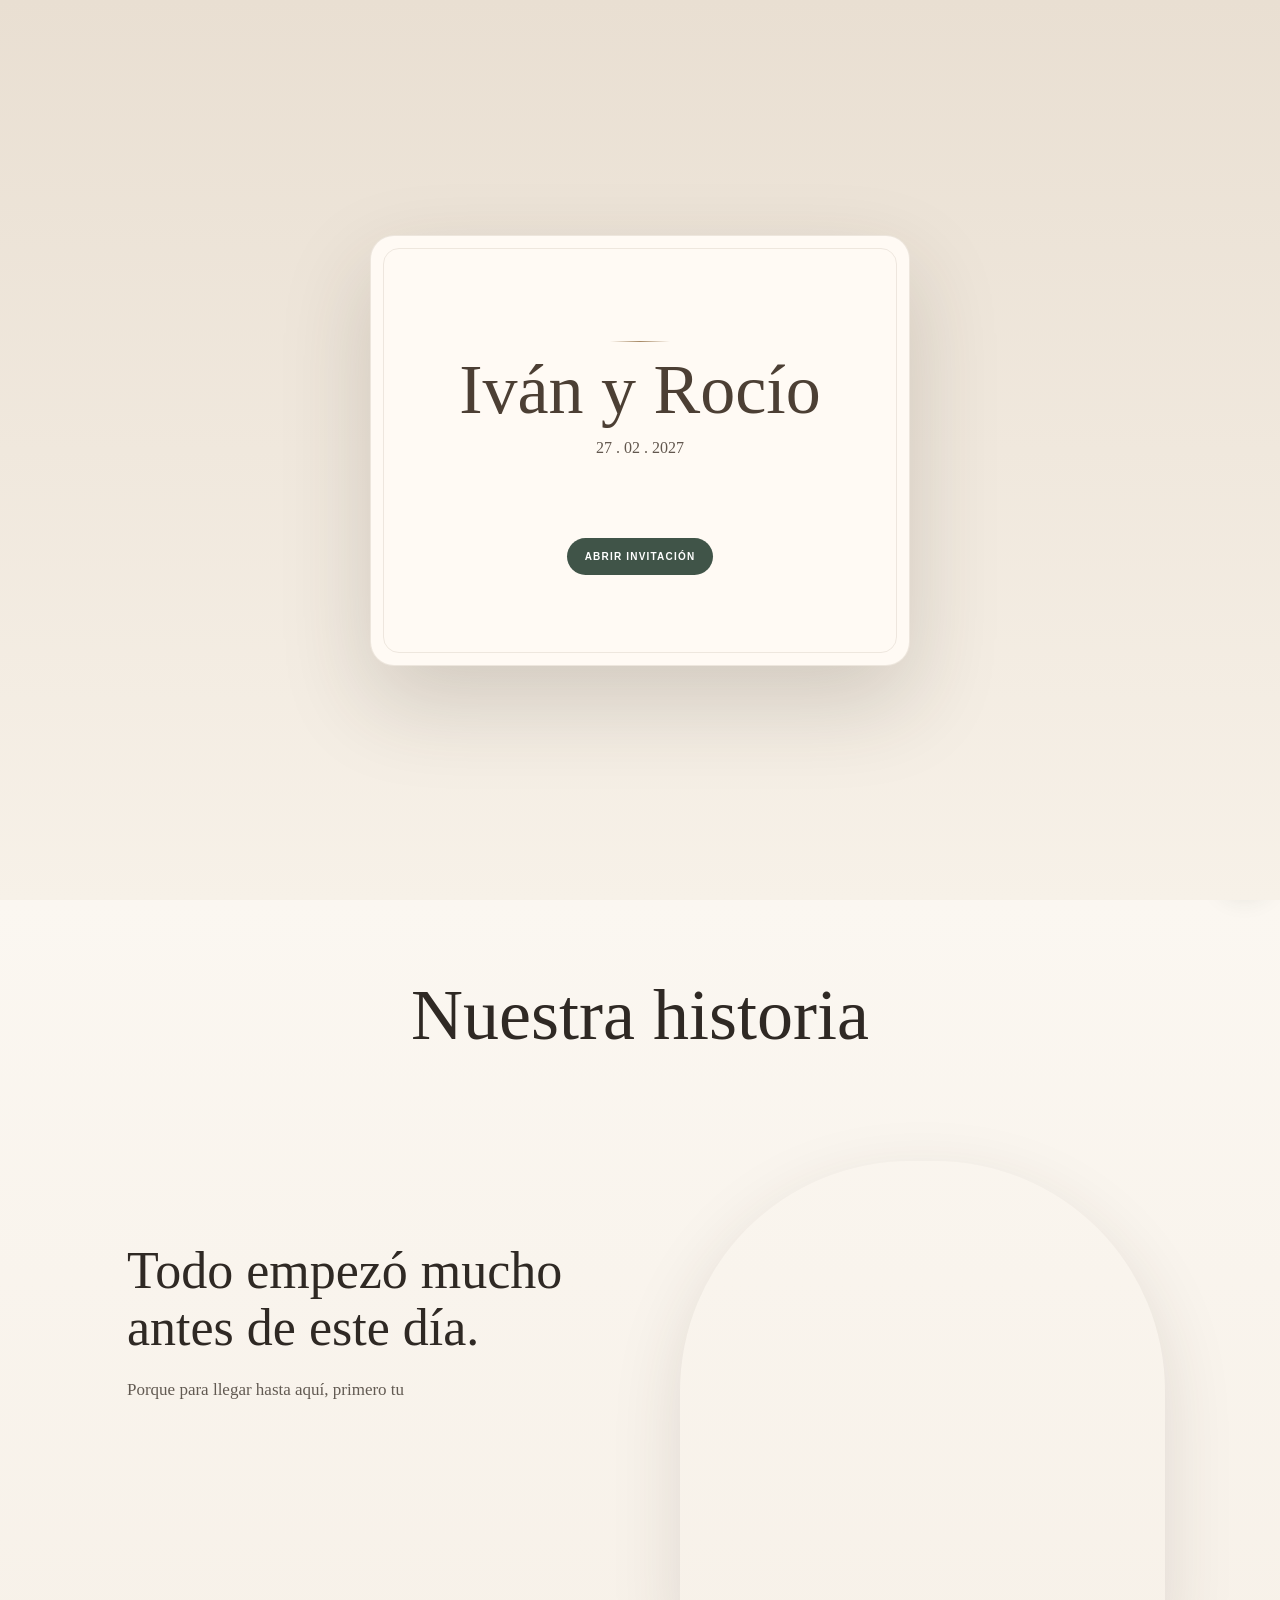
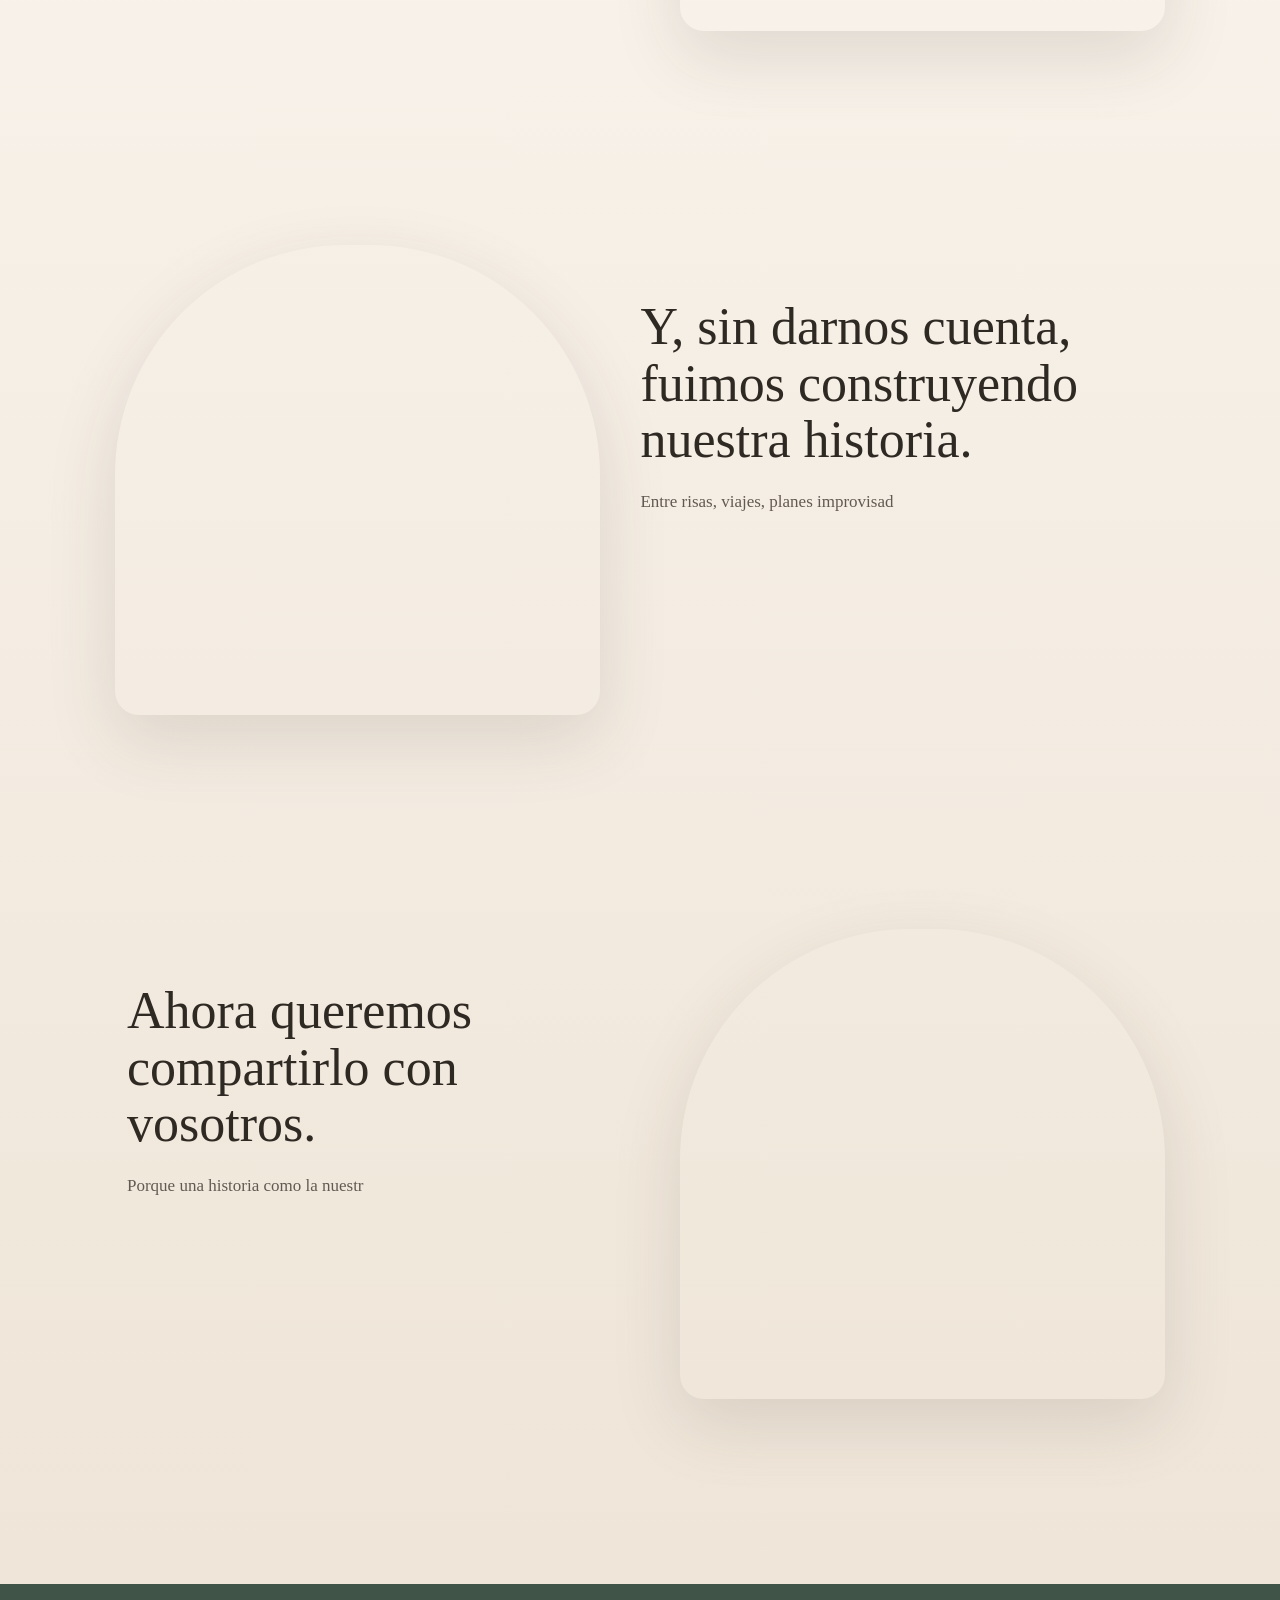
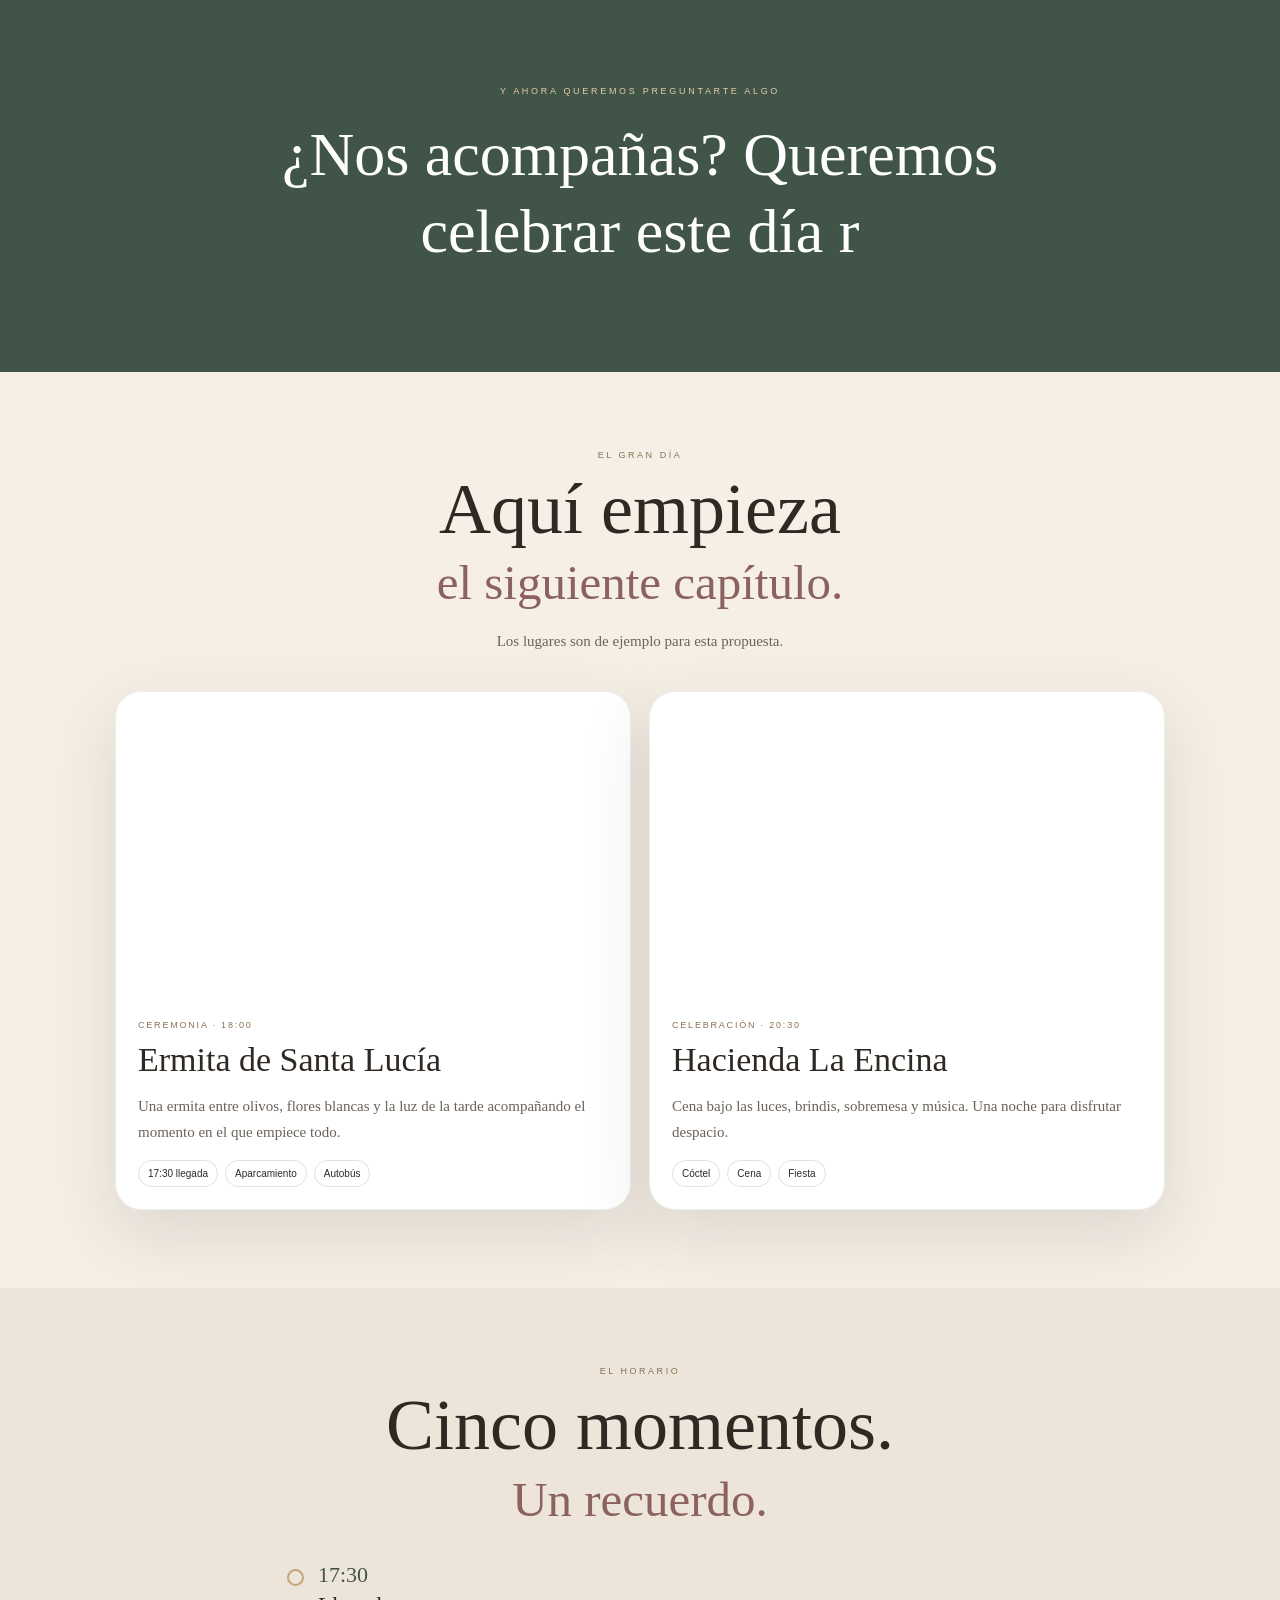
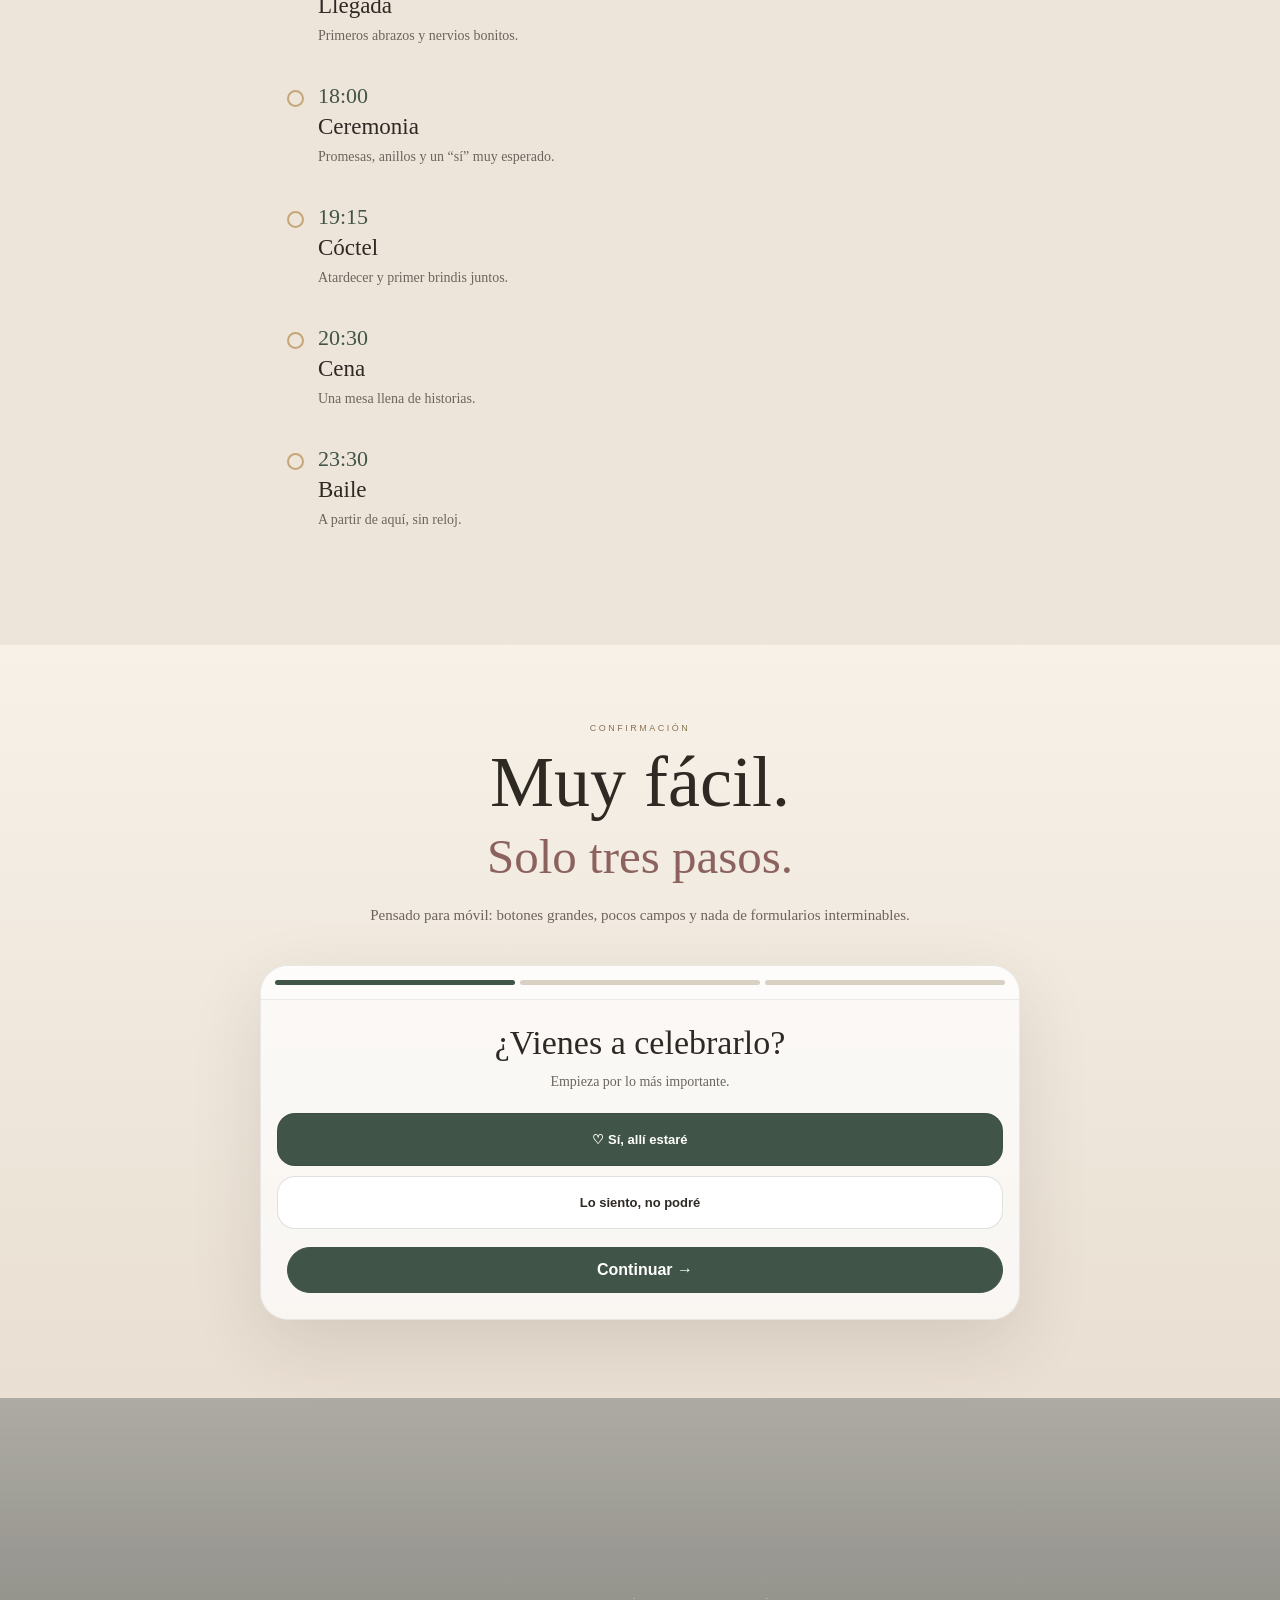
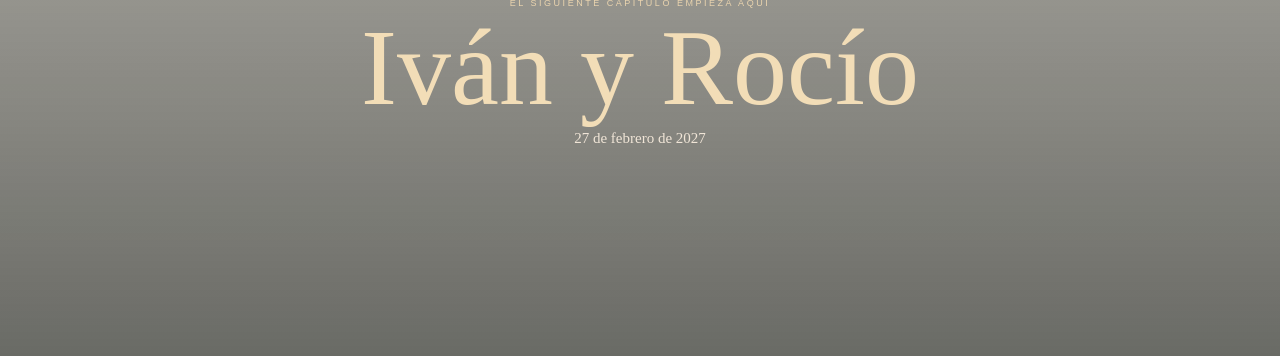
==== commit 4f667f69: "fix: trigger hero zoom directly on invitation open" ====
--- a/index.html
+++ b/index.html
@@ -91,7 +91,7 @@
 document.addEventListener('visibilitychange',()=>{if(document.hidden&&!music.paused){music.pause();musicBtn.classList.remove('on');musicBtn.textContent='♫';}});
 music.addEventListener('error',()=>{musicBtn.hidden=true;musicBtn.setAttribute('aria-hidden','true');});
 document.getElementById('openTitle').innerHTML='Iván y Rocío';document.getElementById('openCopy').innerHTML='27 . 02 . 2027';document.getElementById('enterBtn').textContent='Abrir invitación';document.getElementById('enterBtn').classList.add('ready');
-document.getElementById('enterBtn').onclick=async()=>{const btn=document.getElementById('enterBtn');btn.disabled=true;btn.textContent='Abriendo…';try{music.currentTime=0;music.volume=0;await music.play();fadeMusicTo(.62,2400);musicBtn.classList.add('on');musicBtn.textContent='♪';}catch(e){}document.getElementById('openTitle').innerHTML='';document.getElementById('openCopy').innerHTML='';await typeInto(document.getElementById('openTitle'),'Iván y Rocío',62);document.getElementById('openTitle').innerHTML+='<span class="cursor"></span>';await sleep(260);document.getElementById('openTitle').querySelector('.cursor')?.remove();await typeInto(document.getElementById('openCopy'),'27 . 02 . 2027',30);await sleep(300);document.getElementById('opening').classList.add('hide');petals(16);};
+document.getElementById('enterBtn').onclick=async()=>{const btn=document.getElementById('enterBtn');btn.disabled=true;btn.textContent='Abriendo…';try{music.currentTime=0;music.volume=0;await music.play();fadeMusicTo(.62,2400);musicBtn.classList.add('on');musicBtn.textContent='♪';}catch(e){}document.getElementById('openTitle').innerHTML='';document.getElementById('openCopy').innerHTML='';await typeInto(document.getElementById('openTitle'),'Iván y Rocío',62);document.getElementById('openTitle').innerHTML+='<span class="cursor"></span>';await sleep(260);document.getElementById('openTitle').querySelector('.cursor')?.remove();await typeInto(document.getElementById('openCopy'),'27 . 02 . 2027',30);await sleep(300);document.getElementById('opening').classList.add('hide');document.body.classList.add('hero-zoom-start');petals(16);};
 const io=new IntersectionObserver(entries=>{entries.forEach(entry=>{if(!entry.isIntersecting)return;entry.target.classList.add('in');if(entry.target.classList.contains('chapter-copy')&&!entry.target.dataset.written){entry.target.dataset.written='1';const p=entry.target.querySelector('.type-paragraph');const line=entry.target.querySelector('.ink-line');const sign=entry.target.querySelector('.hand-sign');setTimeout(async()=>{await typeInto(p,p.dataset.text,24);line.classList.add('draw');setTimeout(()=>sign.classList.add('show'),700);},400);}});},{threshold:.20});document.querySelectorAll('.reveal,.chapter-copy').forEach(el=>io.observe(el));
 const emotion=document.getElementById('emotionType');let emotionDone=false;const eio=new IntersectionObserver(entries=>{if(entries[0].isIntersecting&&!emotionDone){emotionDone=true;typeInto(emotion,'¿Nos acompañas? Queremos celebrar este día rodeados de las personas que han formado parte de nuestra historia. <em>Y tú eres una de ellas.</em>',25,true);}},{threshold:.35});eio.observe(emotion);
 addEventListener('scroll',()=>{const max=document.documentElement.scrollHeight-innerHeight;document.getElementById('progress').style.width=((scrollY/max)*100)+'%';if(!reduce&&!document.body.classList.contains('v13'))document.getElementById('heroBg').style.transform=`translateY(${scrollY*.07}px) scale(1.08)`;const tl=document.getElementById('timelineList'),line=document.getElementById('timelineLine');const r=tl.getBoundingClientRect();const pct=Math.max(0,Math.min(1,(innerHeight*.72-r.top)/(r.height*.9)));line.style.height=(pct*100)+'%';},{passive:true});
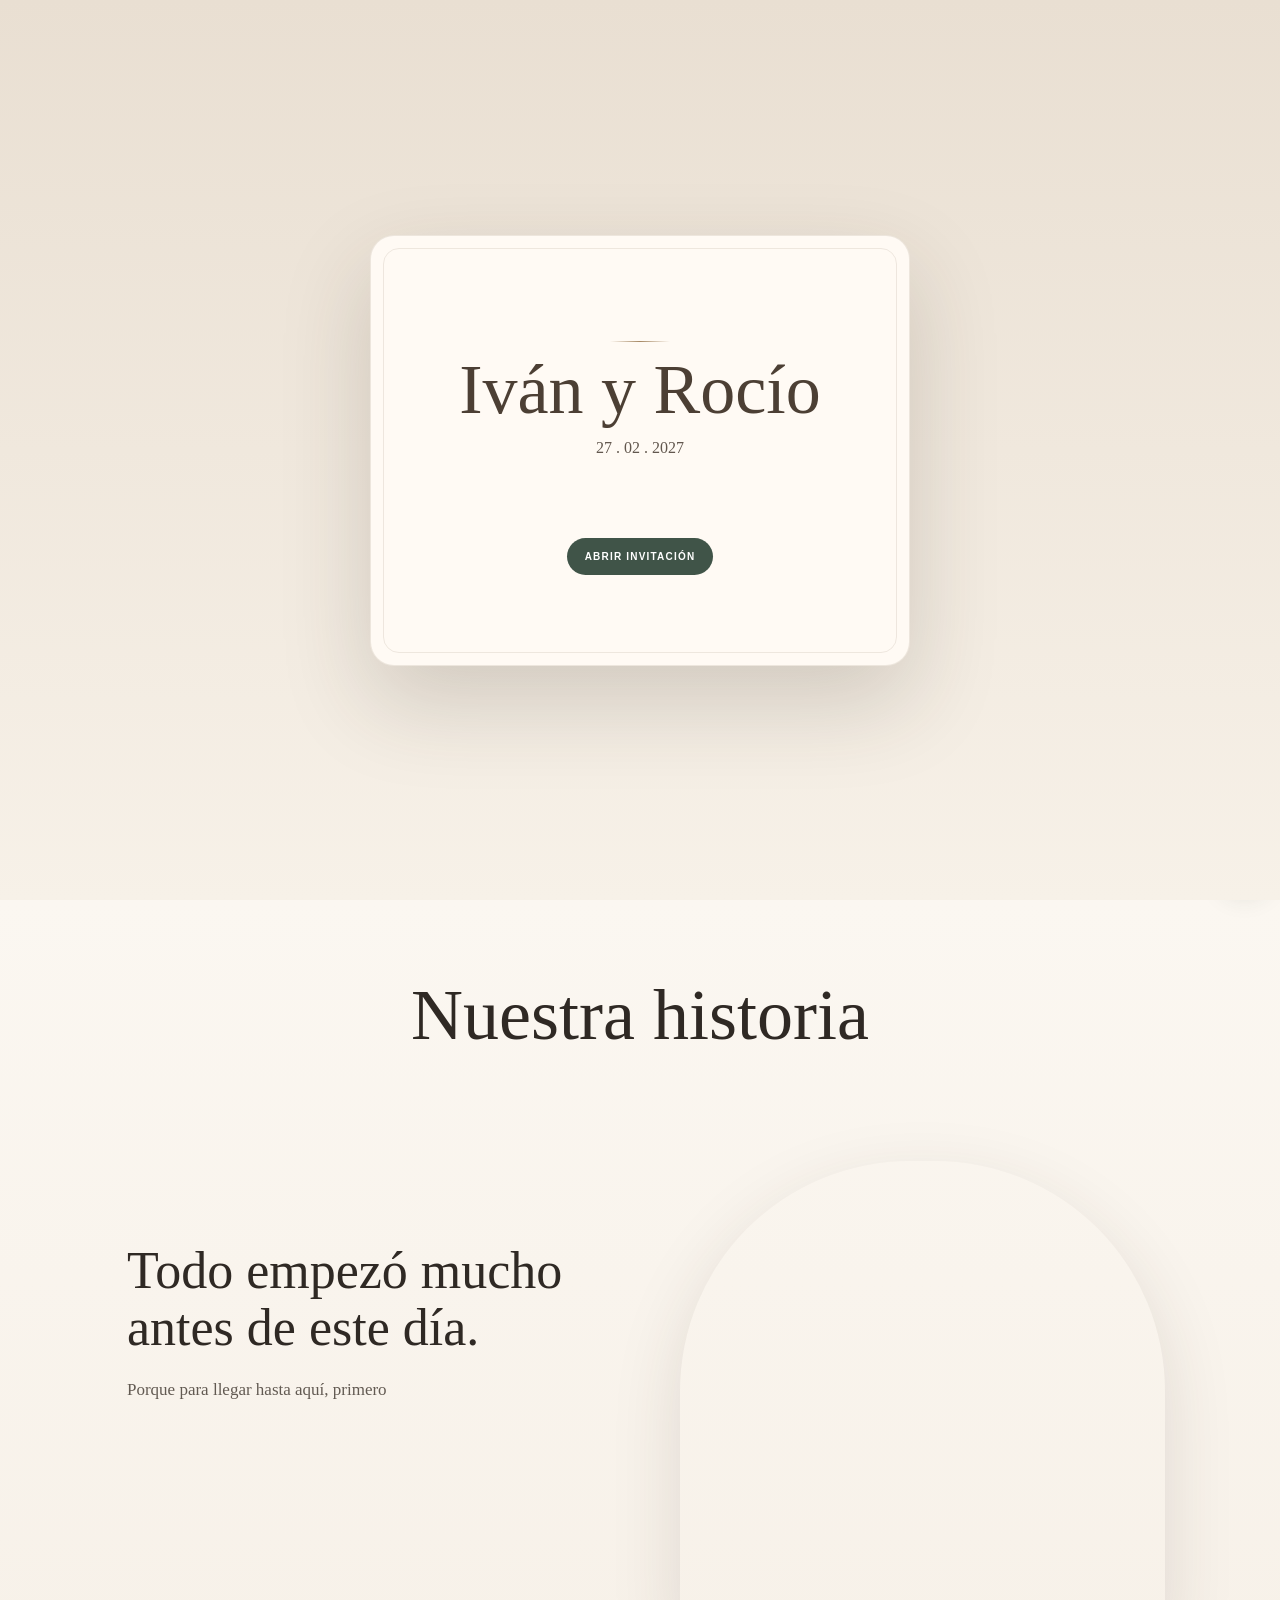
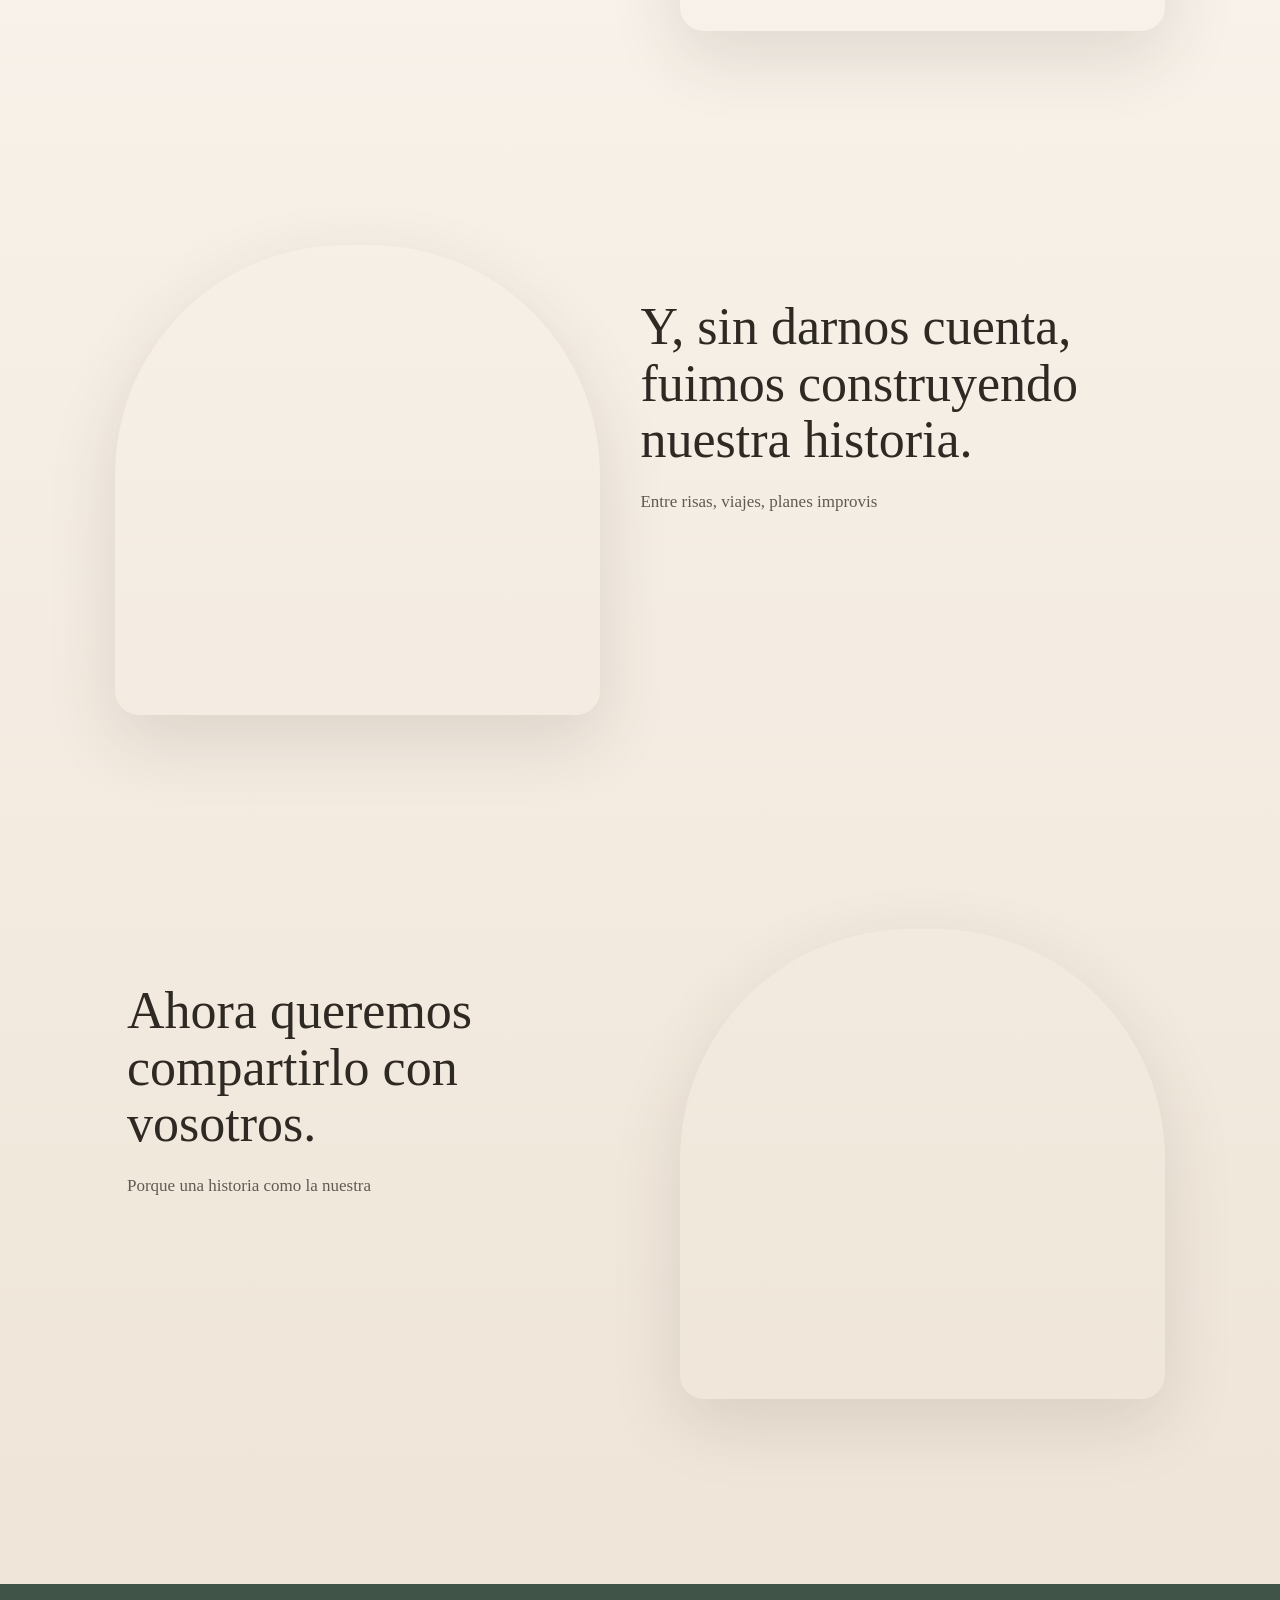
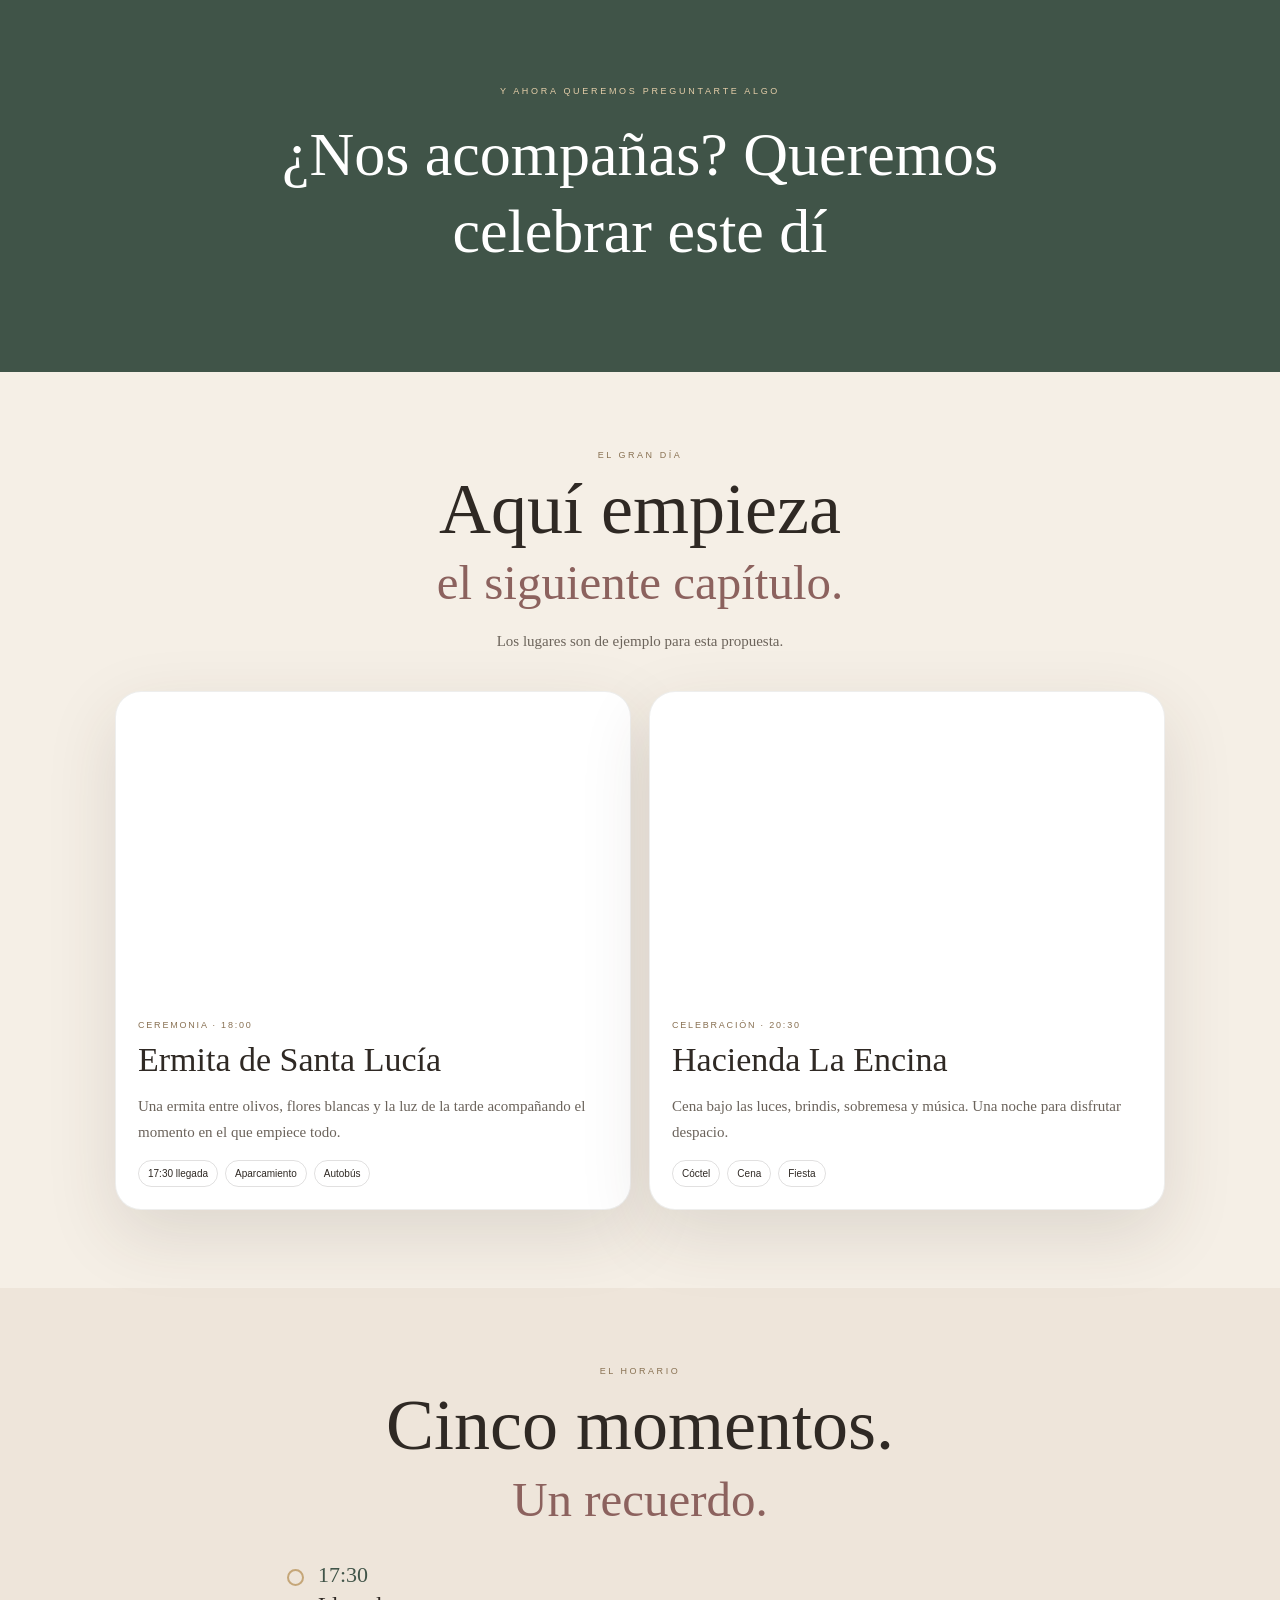
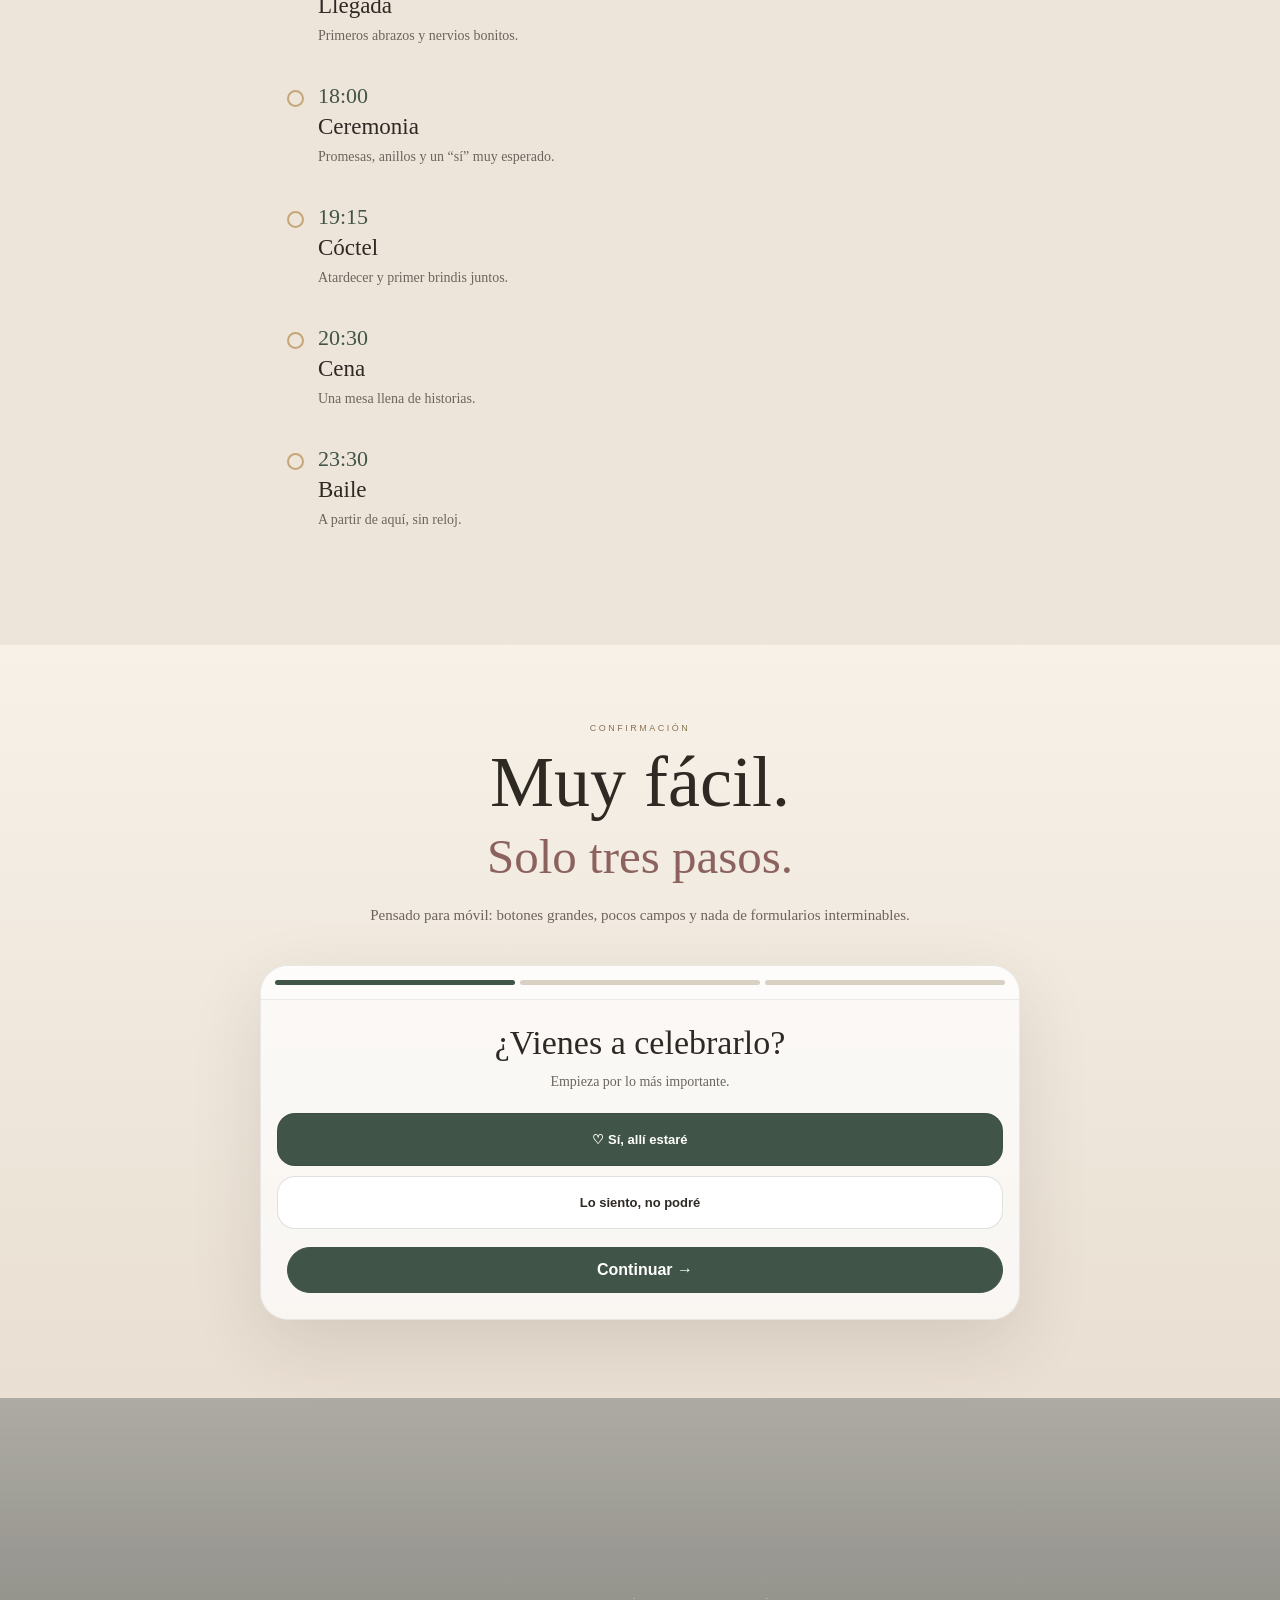
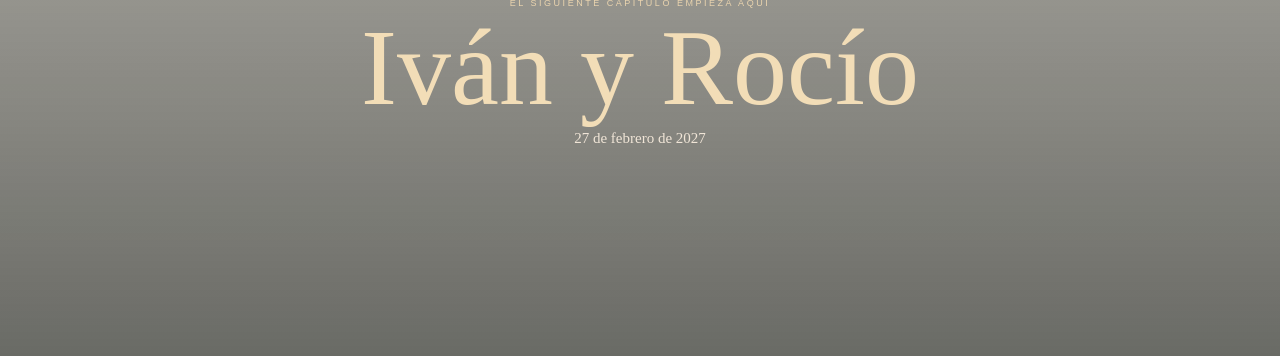
==== commit 2d2456d5: "Audio: evitar pausa involuntaria al entrar en pantalla completa" ====
--- a/index.html
+++ b/index.html
@@ -88,7 +88,7 @@
   };
   musicFadeFrame=requestAnimationFrame(tick);
 }
-document.addEventListener('visibilitychange',()=>{if(document.hidden&&!music.paused){music.pause();musicBtn.classList.remove('on');musicBtn.textContent='♫';}});
+/* La música no se pausa en visibilitychange: fullscreen y cambios de pestaña no deben cortarla. */
 music.addEventListener('error',()=>{musicBtn.hidden=true;musicBtn.setAttribute('aria-hidden','true');});
 document.getElementById('openTitle').innerHTML='Iván y Rocío';document.getElementById('openCopy').innerHTML='27 . 02 . 2027';document.getElementById('enterBtn').textContent='Abrir invitación';document.getElementById('enterBtn').classList.add('ready');
 document.getElementById('enterBtn').onclick=async()=>{const btn=document.getElementById('enterBtn');btn.disabled=true;btn.textContent='Abriendo…';try{music.currentTime=0;music.volume=0;await music.play();fadeMusicTo(.62,2400);musicBtn.classList.add('on');musicBtn.textContent='♪';}catch(e){}document.getElementById('openTitle').innerHTML='';document.getElementById('openCopy').innerHTML='';await typeInto(document.getElementById('openTitle'),'Iván y Rocío',62);document.getElementById('openTitle').innerHTML+='<span class="cursor"></span>';await sleep(260);document.getElementById('openTitle').querySelector('.cursor')?.remove();await typeInto(document.getElementById('openCopy'),'27 . 02 . 2027',30);await sleep(300);document.getElementById('opening').classList.add('hide');document.body.classList.add('hero-zoom-start');petals(16);};
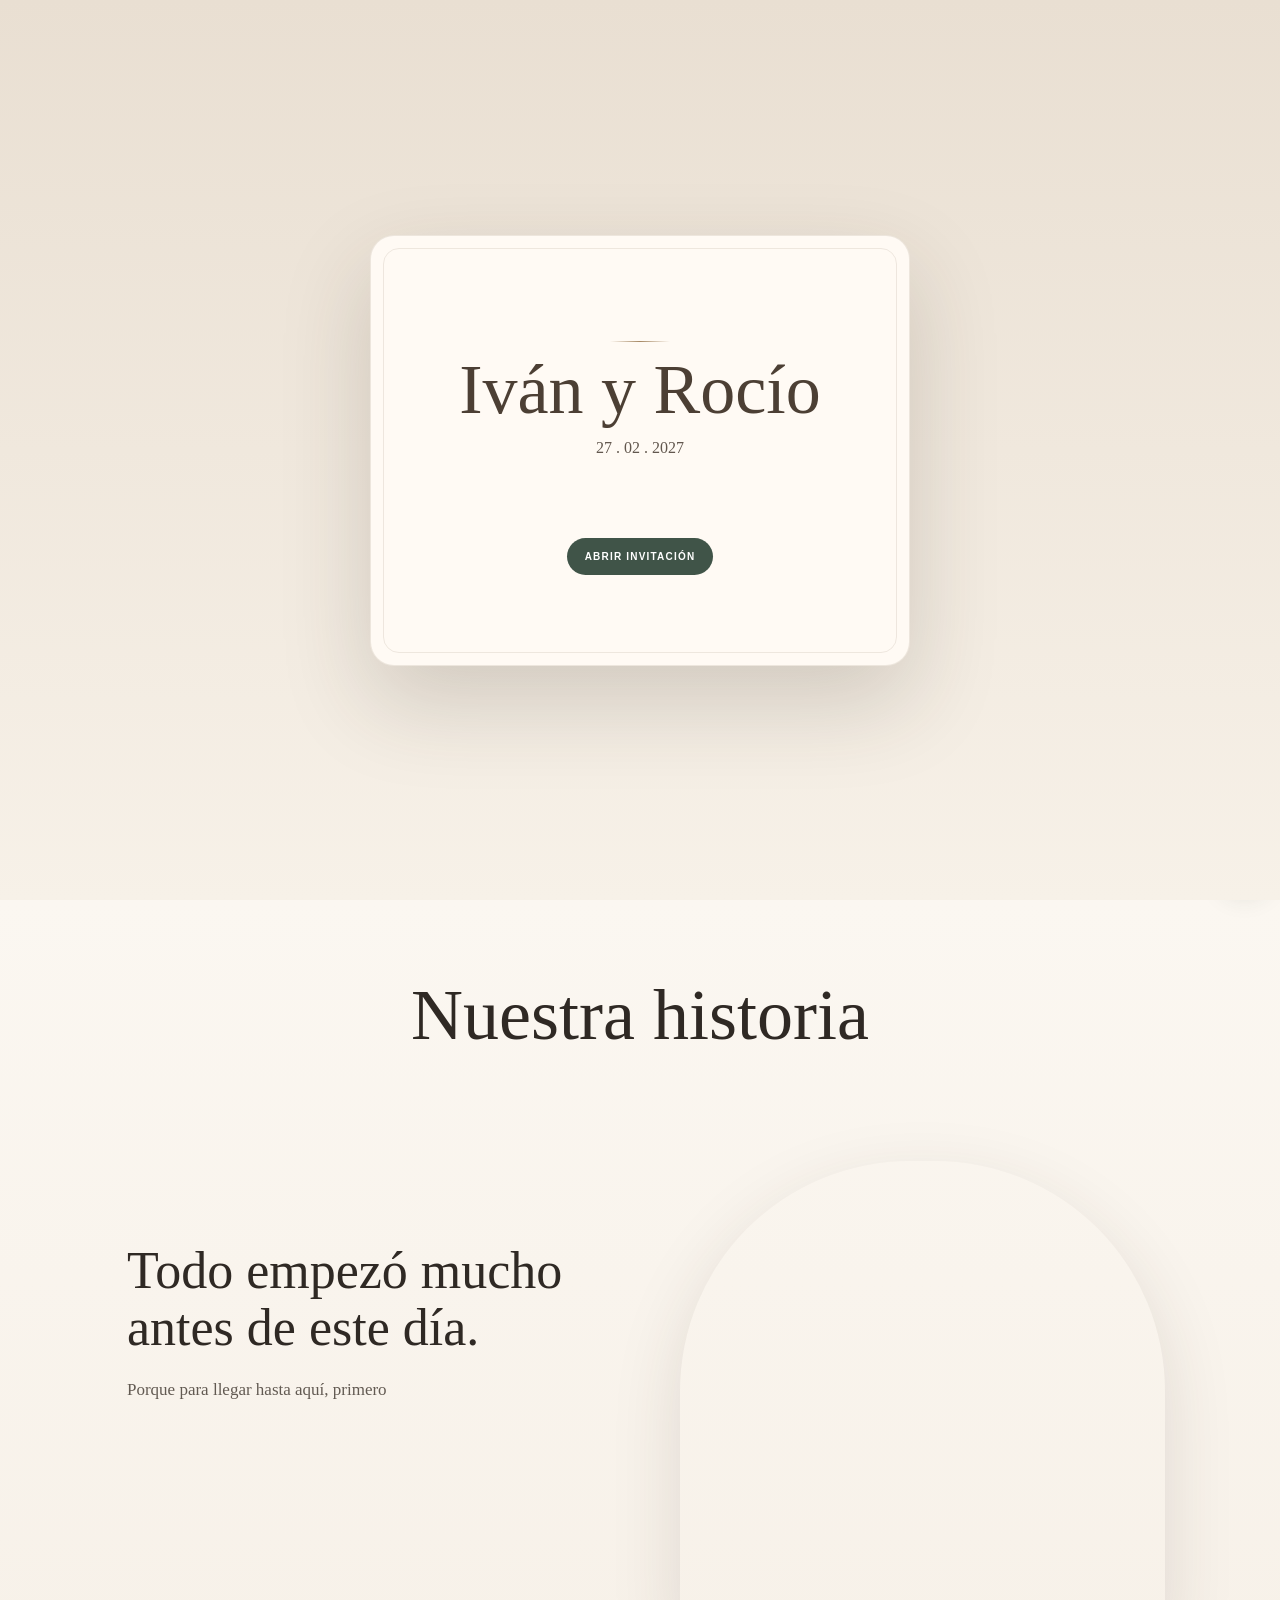
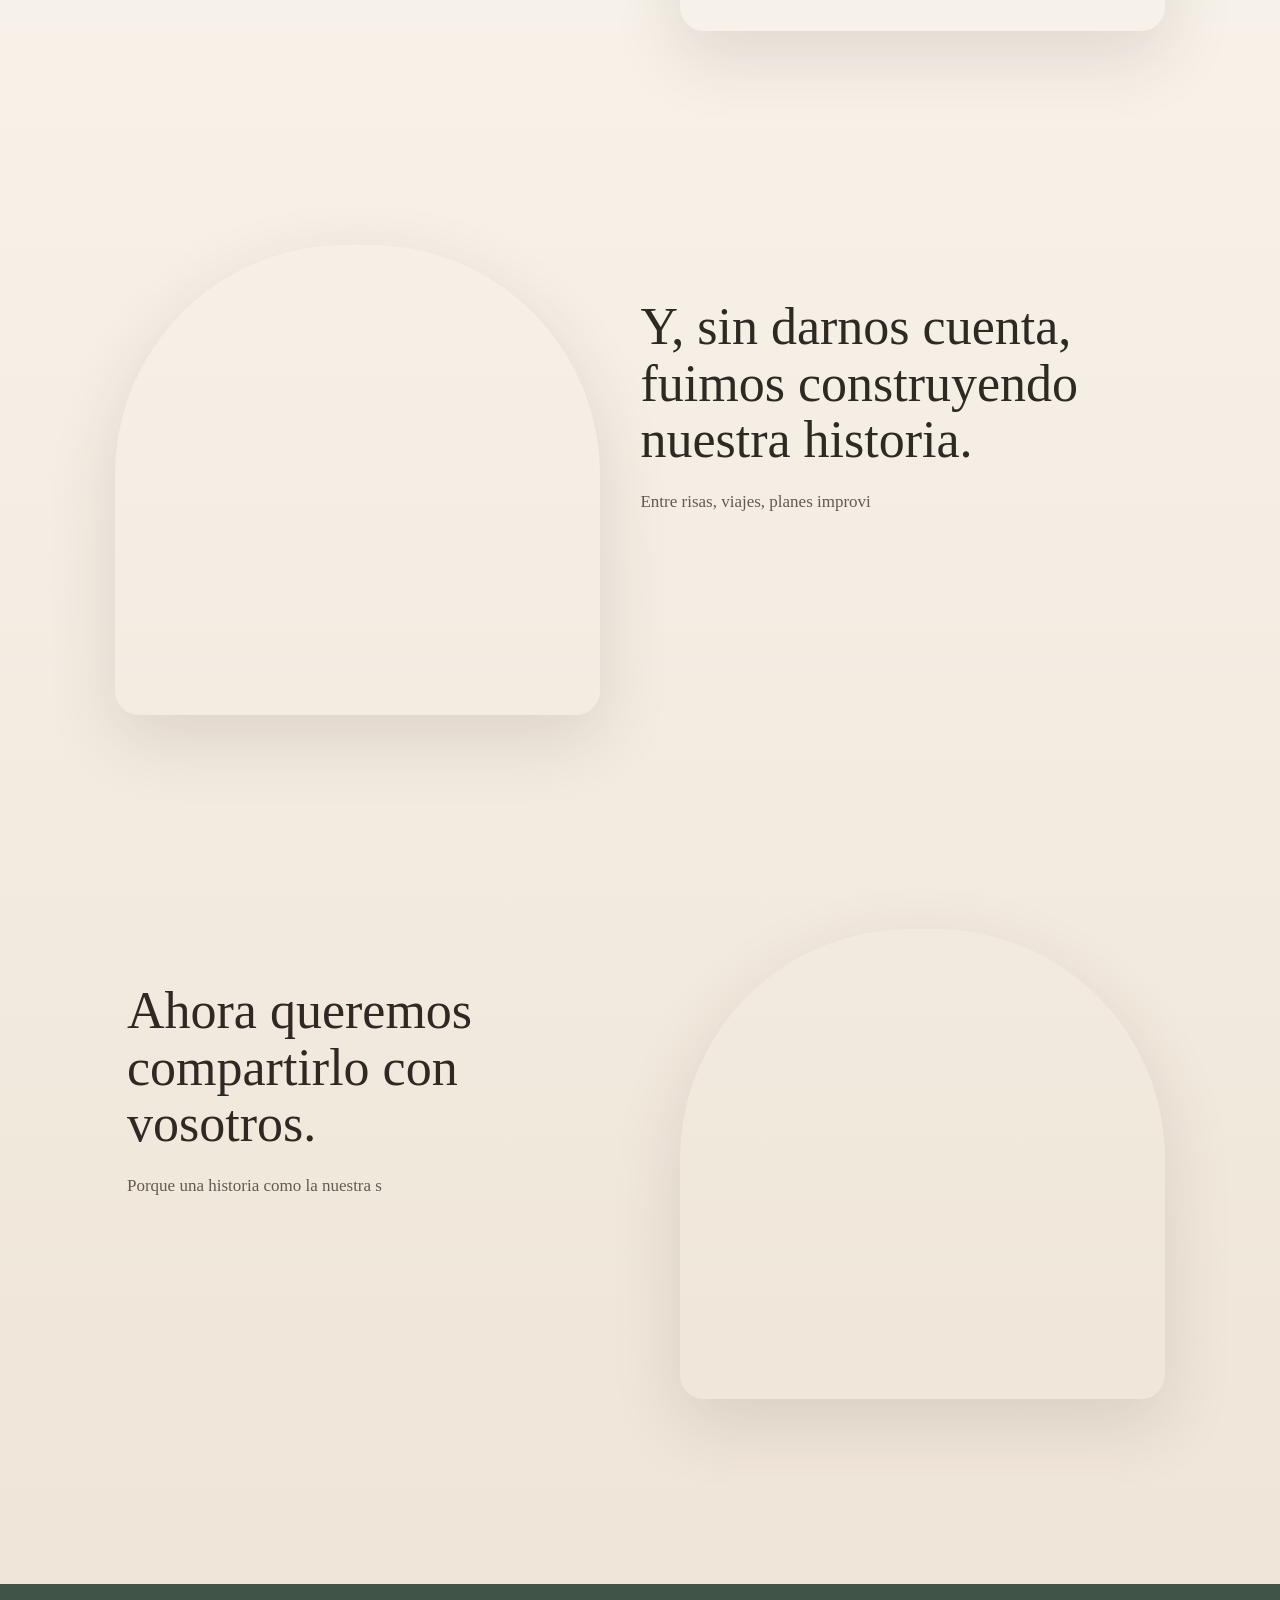
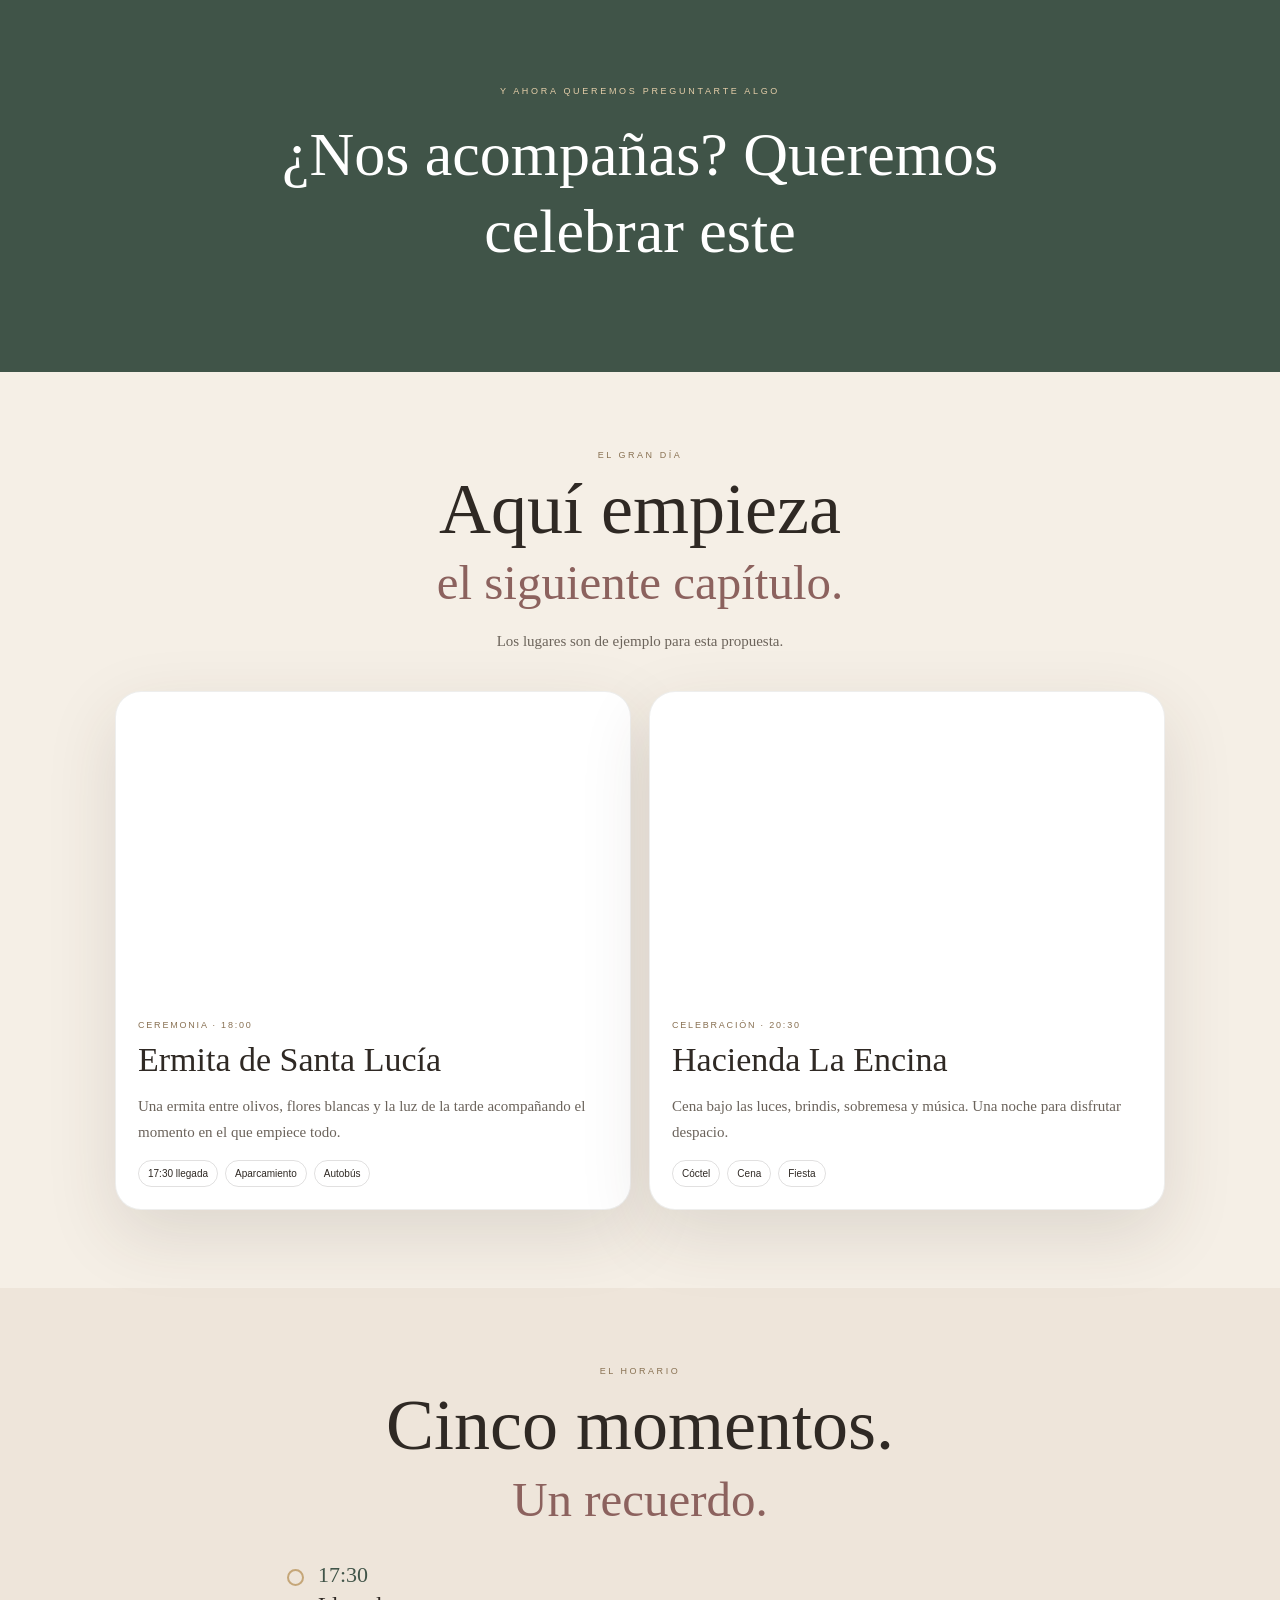
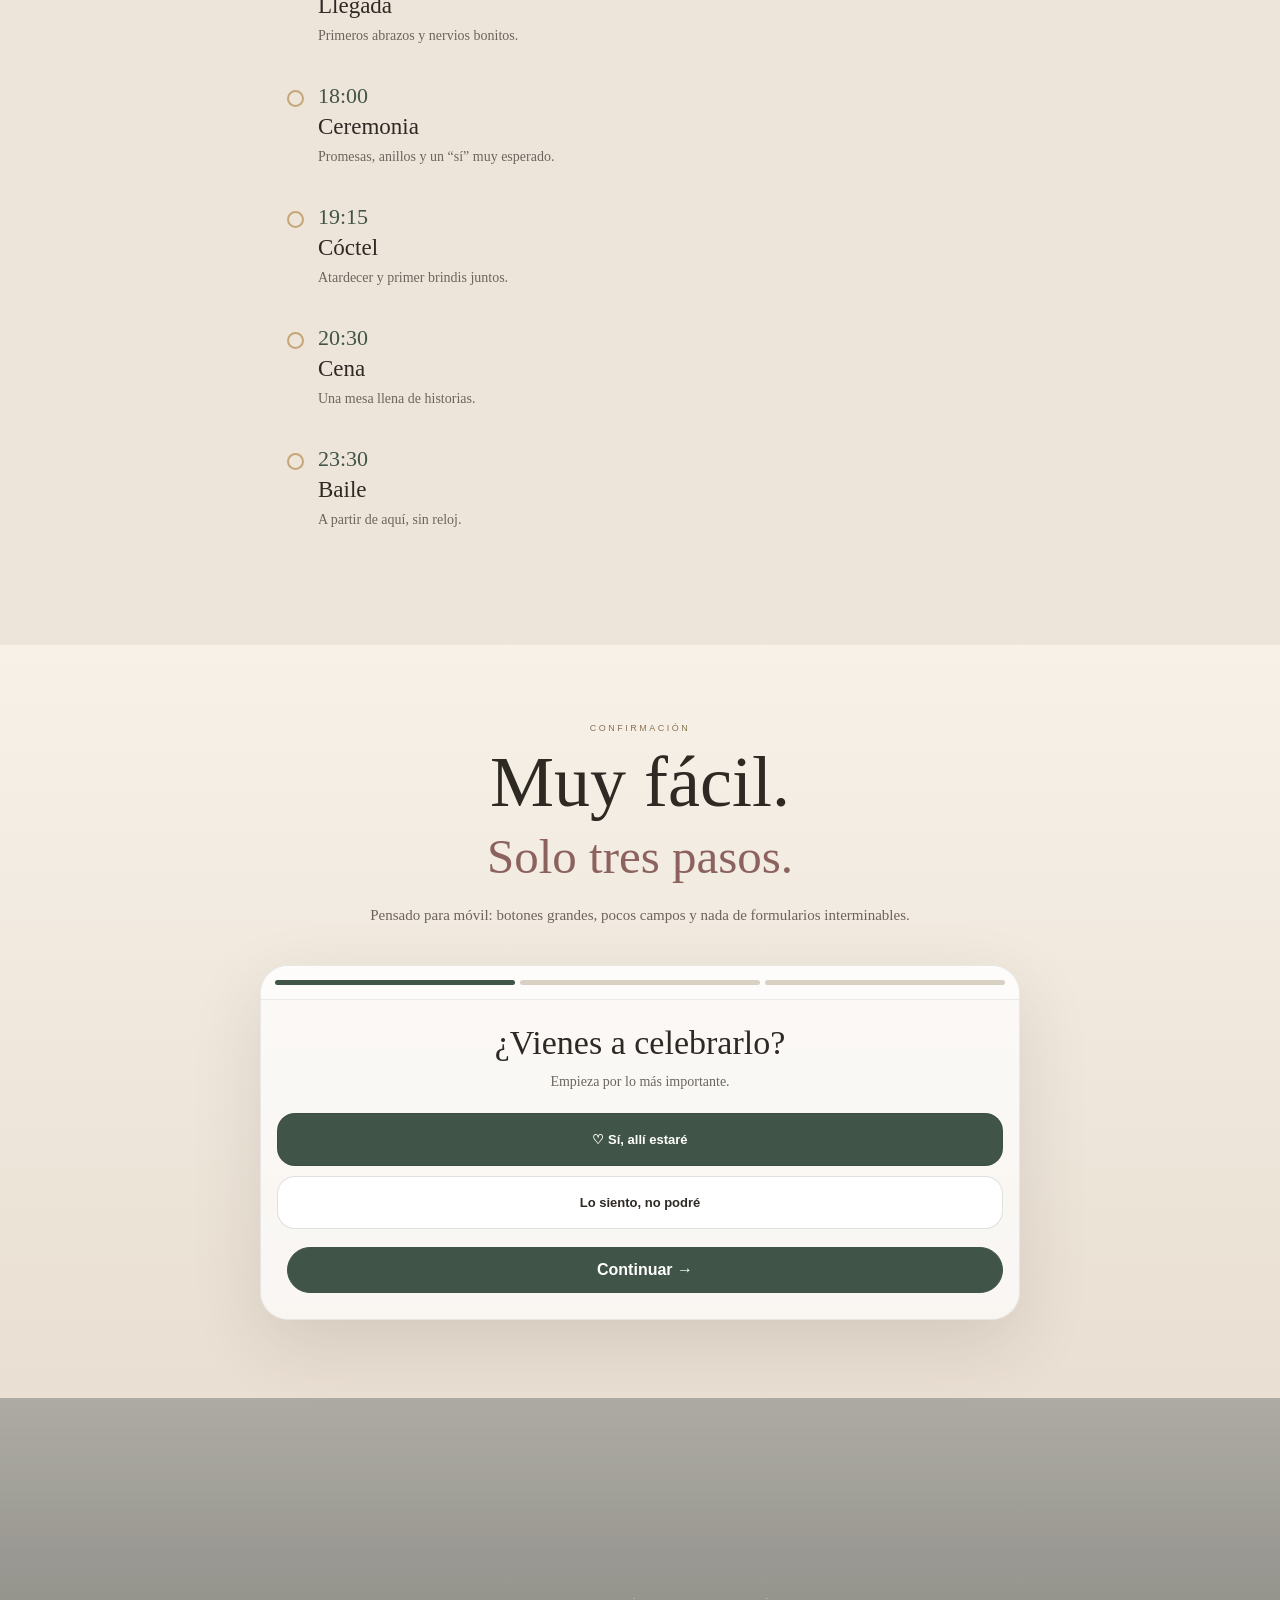
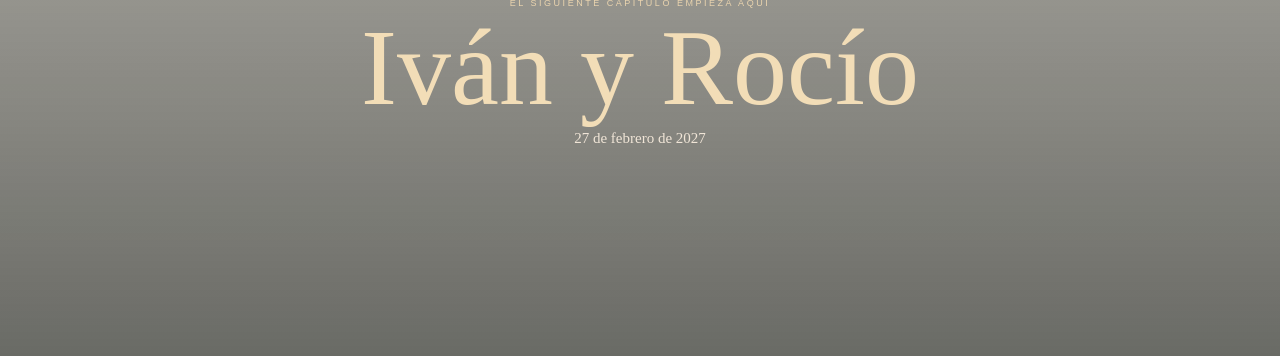
==== commit 17441df5: "Rollback V15: restaurar index.html a V14 estable" ====
--- a/index.html
+++ b/index.html
@@ -88,7 +88,7 @@
   };
   musicFadeFrame=requestAnimationFrame(tick);
 }
-/* La música no se pausa en visibilitychange: fullscreen y cambios de pestaña no deben cortarla. */
+document.addEventListener('visibilitychange',()=>{if(document.hidden&&!music.paused){music.pause();musicBtn.classList.remove('on');musicBtn.textContent='♫';}});
 music.addEventListener('error',()=>{musicBtn.hidden=true;musicBtn.setAttribute('aria-hidden','true');});
 document.getElementById('openTitle').innerHTML='Iván y Rocío';document.getElementById('openCopy').innerHTML='27 . 02 . 2027';document.getElementById('enterBtn').textContent='Abrir invitación';document.getElementById('enterBtn').classList.add('ready');
 document.getElementById('enterBtn').onclick=async()=>{const btn=document.getElementById('enterBtn');btn.disabled=true;btn.textContent='Abriendo…';try{music.currentTime=0;music.volume=0;await music.play();fadeMusicTo(.62,2400);musicBtn.classList.add('on');musicBtn.textContent='♪';}catch(e){}document.getElementById('openTitle').innerHTML='';document.getElementById('openCopy').innerHTML='';await typeInto(document.getElementById('openTitle'),'Iván y Rocío',62);document.getElementById('openTitle').innerHTML+='<span class="cursor"></span>';await sleep(260);document.getElementById('openTitle').querySelector('.cursor')?.remove();await typeInto(document.getElementById('openCopy'),'27 . 02 . 2027',30);await sleep(300);document.getElementById('opening').classList.add('hide');document.body.classList.add('hero-zoom-start');petals(16);};
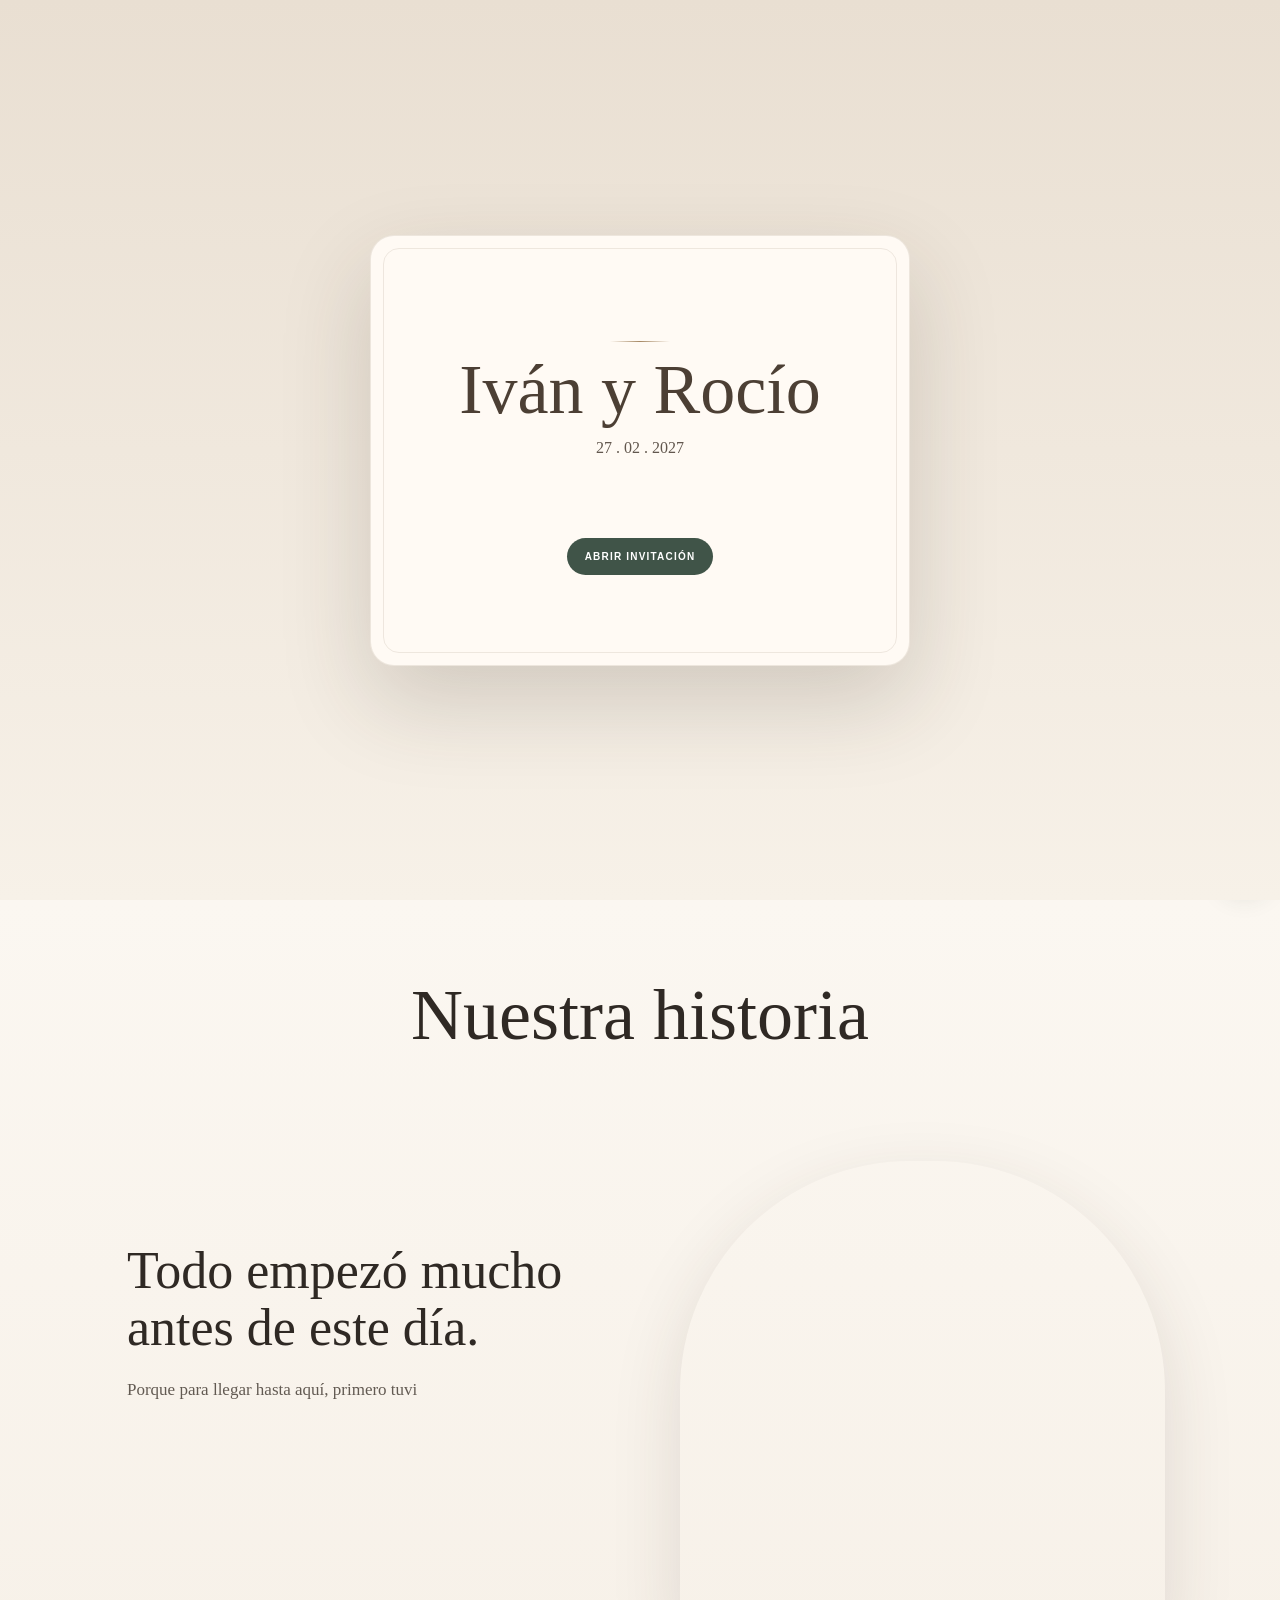
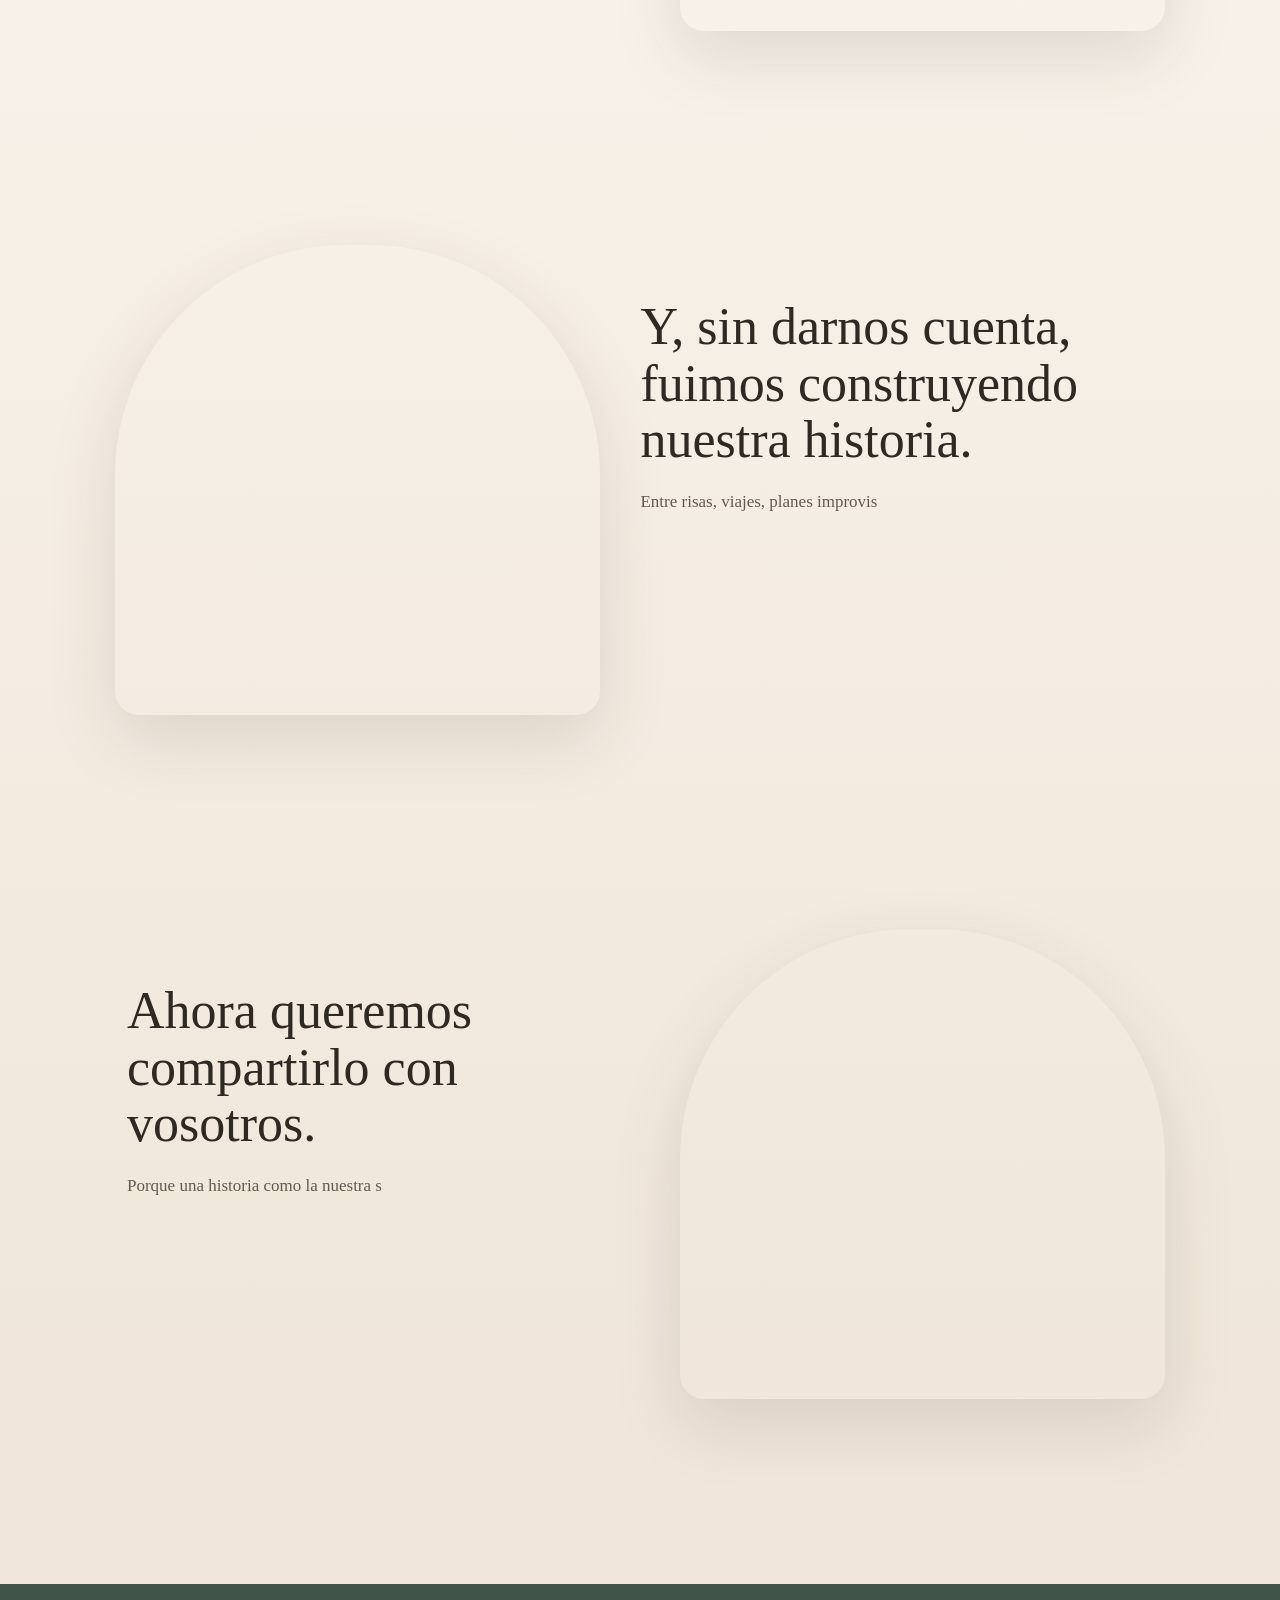
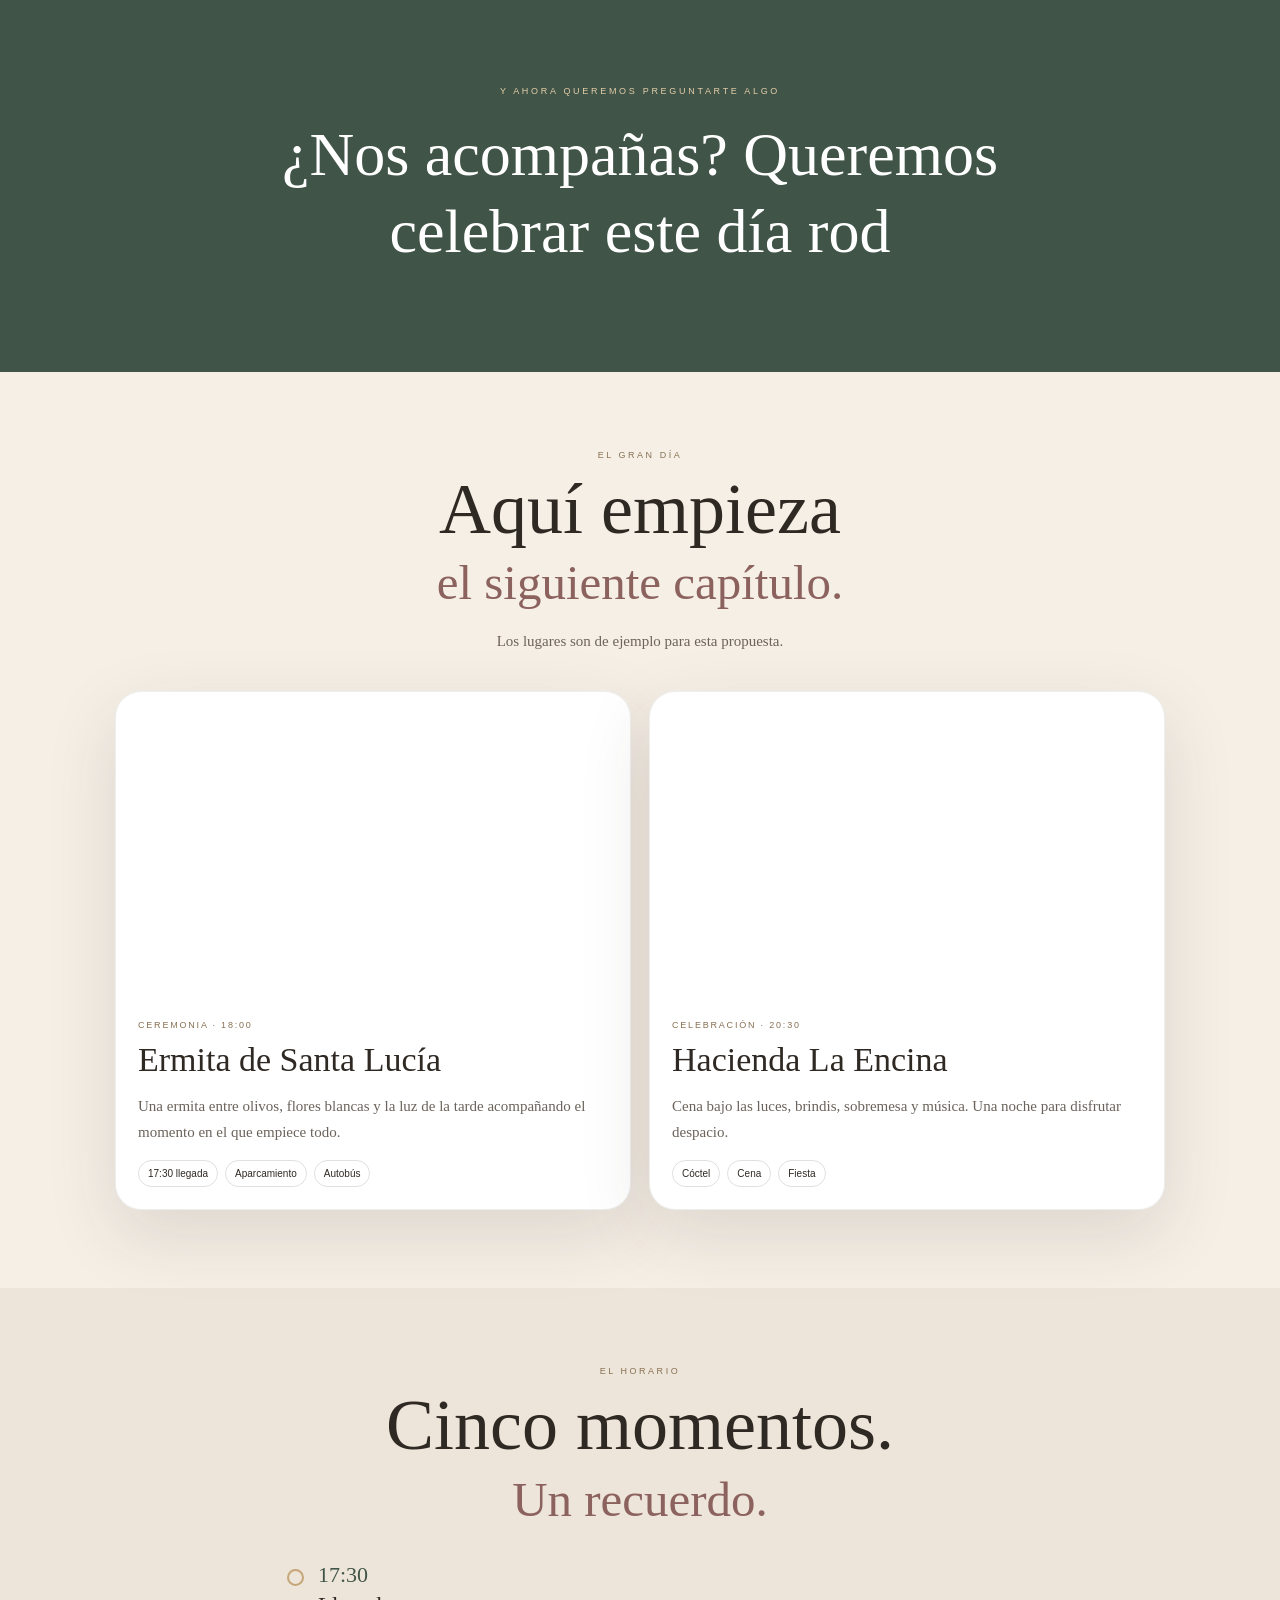
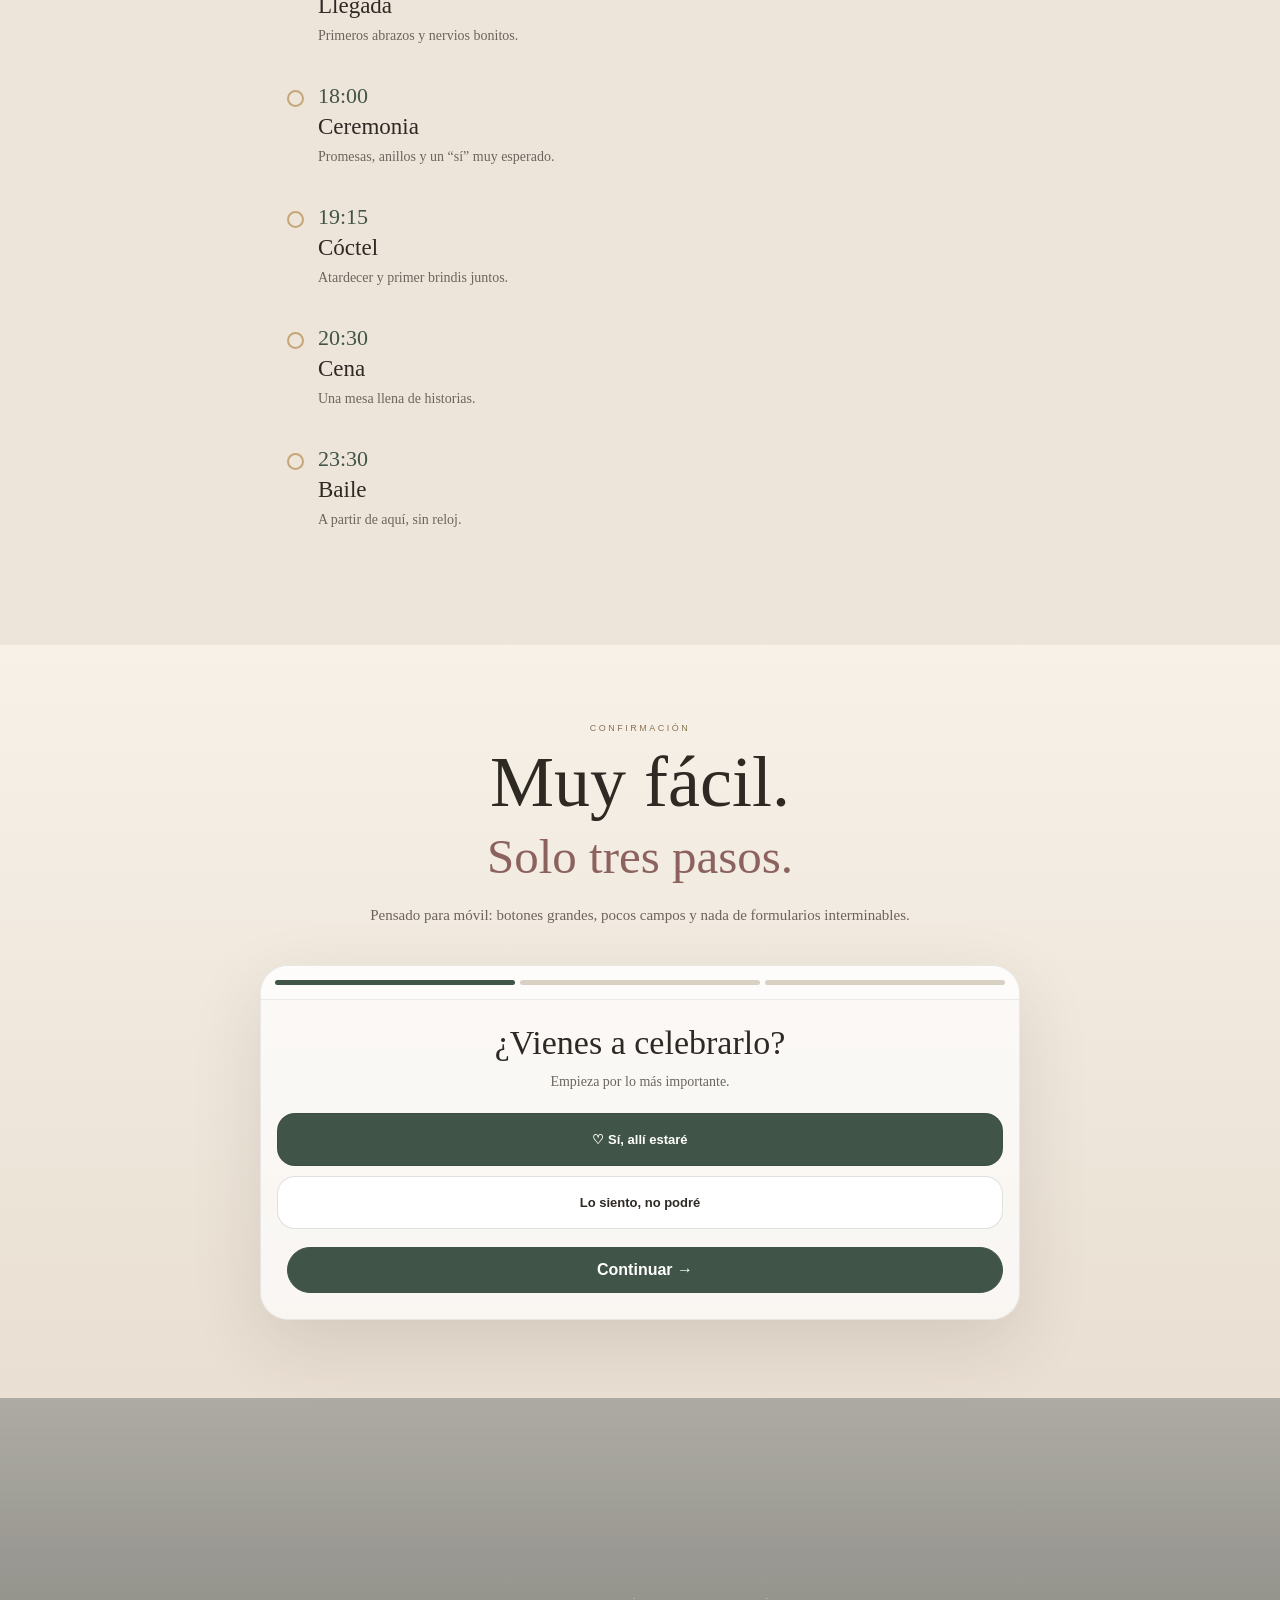
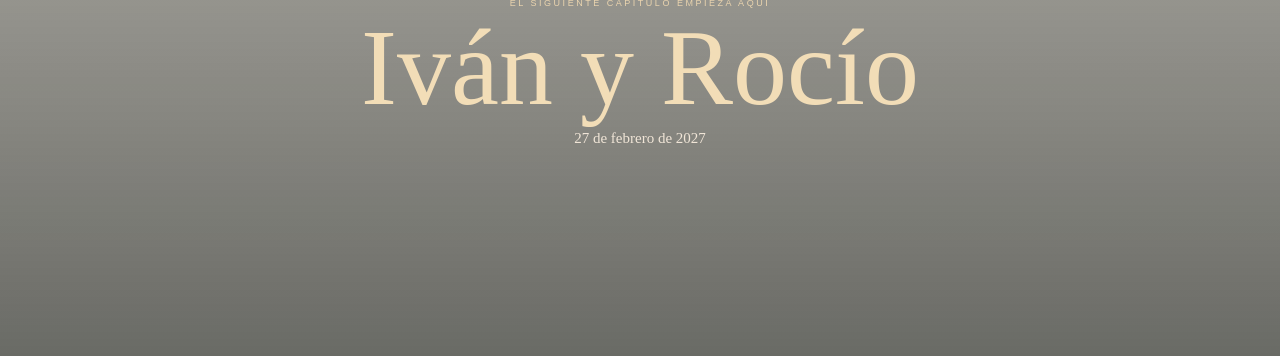
==== commit 54272a45: "Fix(audio): no cortar música durante transiciones de fullscreen" ====
--- a/index.html
+++ b/index.html
@@ -88,7 +88,7 @@
   };
   musicFadeFrame=requestAnimationFrame(tick);
 }
-document.addEventListener('visibilitychange',()=>{if(document.hidden&&!music.paused){music.pause();musicBtn.classList.remove('on');musicBtn.textContent='♫';}});
+/* No pausar la música cuando el navegador cambia temporalmente de visibilidad (por ejemplo, durante fullscreen). */
 music.addEventListener('error',()=>{musicBtn.hidden=true;musicBtn.setAttribute('aria-hidden','true');});
 document.getElementById('openTitle').innerHTML='Iván y Rocío';document.getElementById('openCopy').innerHTML='27 . 02 . 2027';document.getElementById('enterBtn').textContent='Abrir invitación';document.getElementById('enterBtn').classList.add('ready');
 document.getElementById('enterBtn').onclick=async()=>{const btn=document.getElementById('enterBtn');btn.disabled=true;btn.textContent='Abriendo…';try{music.currentTime=0;music.volume=0;await music.play();fadeMusicTo(.62,2400);musicBtn.classList.add('on');musicBtn.textContent='♪';}catch(e){}document.getElementById('openTitle').innerHTML='';document.getElementById('openCopy').innerHTML='';await typeInto(document.getElementById('openTitle'),'Iván y Rocío',62);document.getElementById('openTitle').innerHTML+='<span class="cursor"></span>';await sleep(260);document.getElementById('openTitle').querySelector('.cursor')?.remove();await typeInto(document.getElementById('openCopy'),'27 . 02 . 2027',30);await sleep(300);document.getElementById('opening').classList.add('hide');document.body.classList.add('hero-zoom-start');petals(16);};
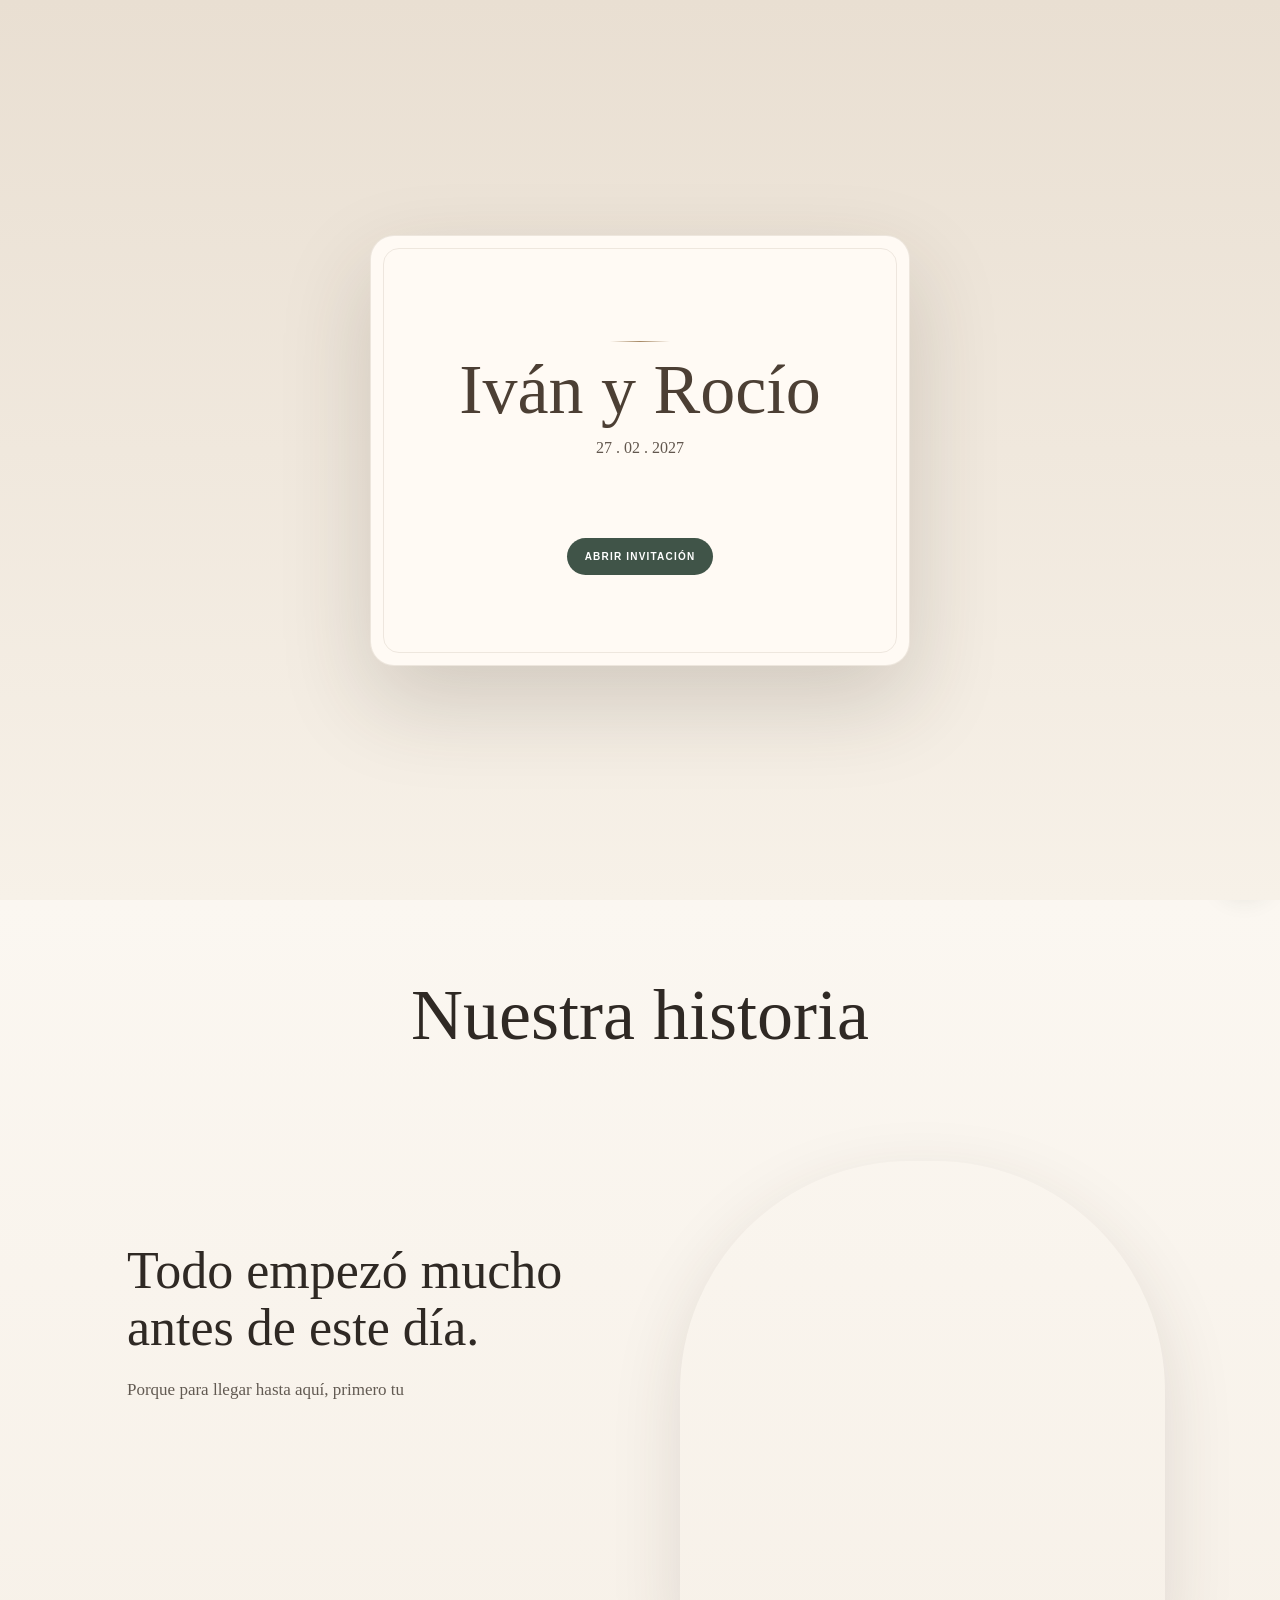
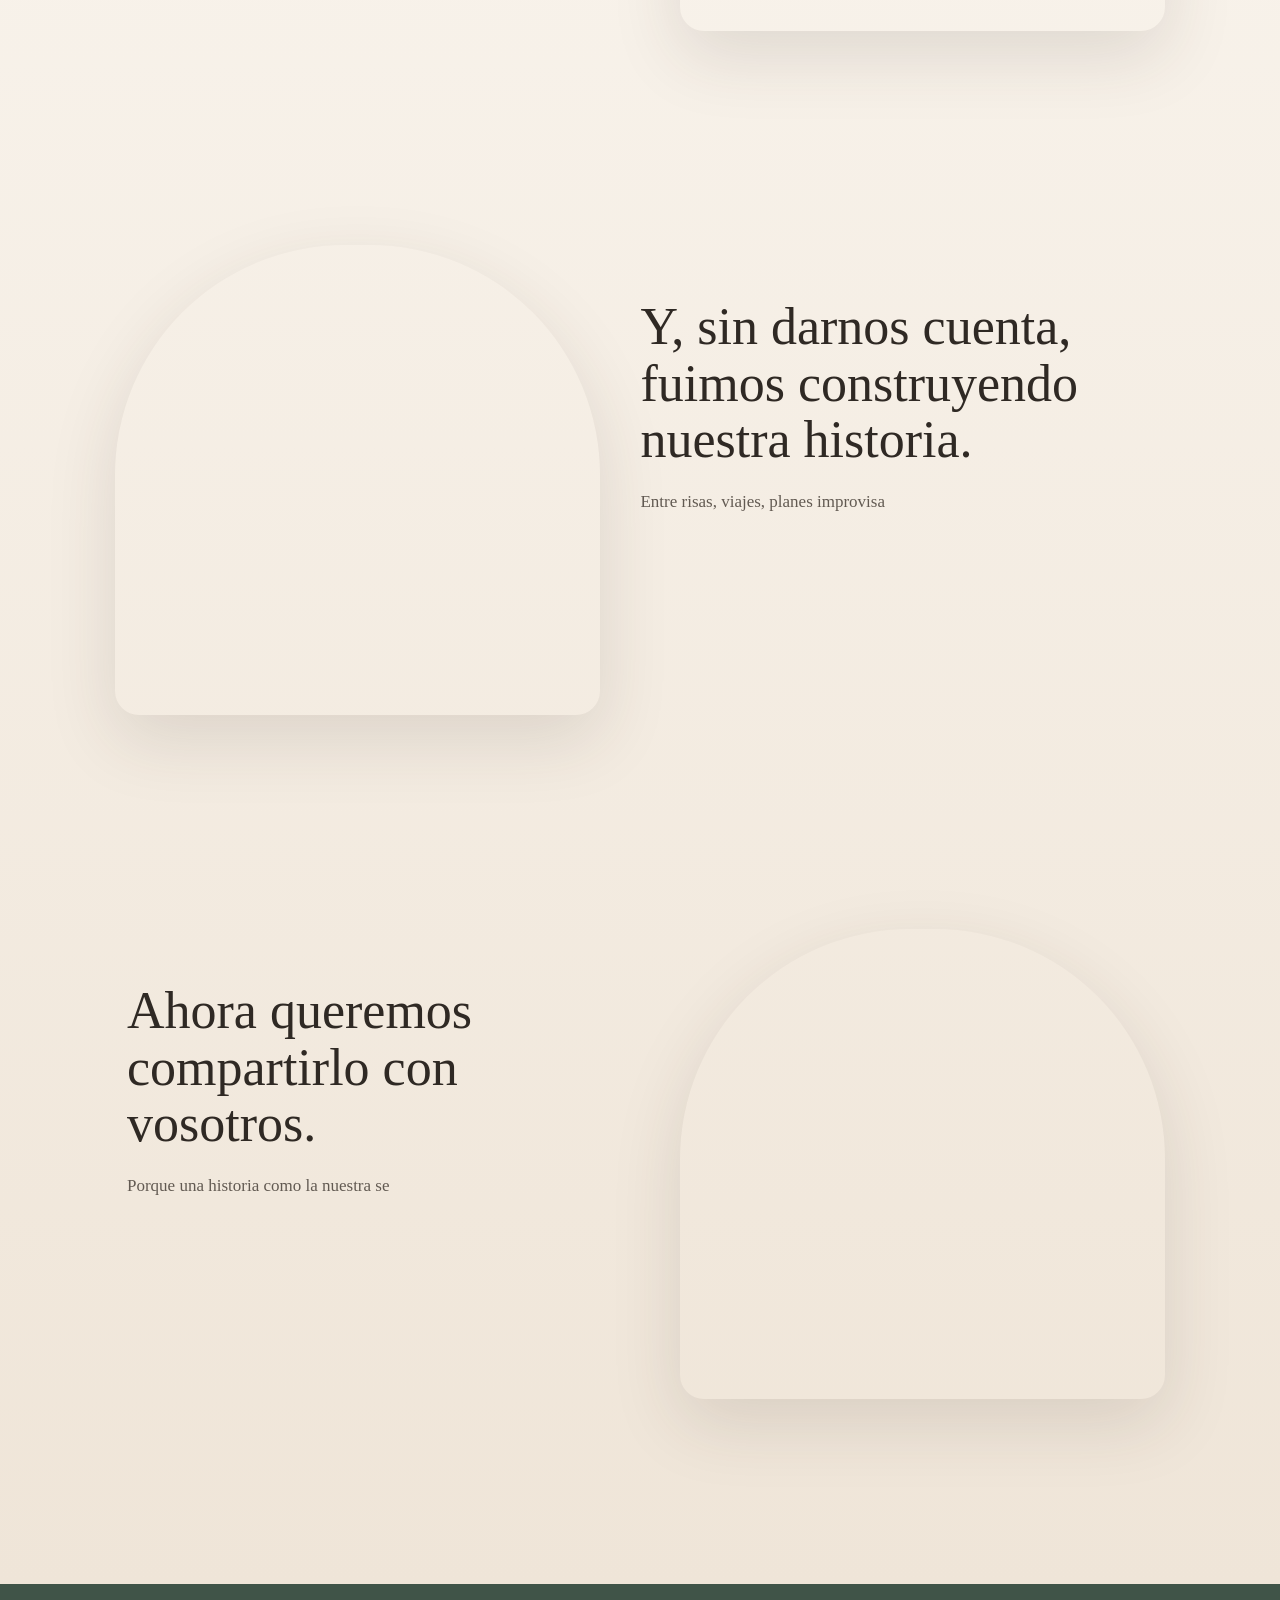
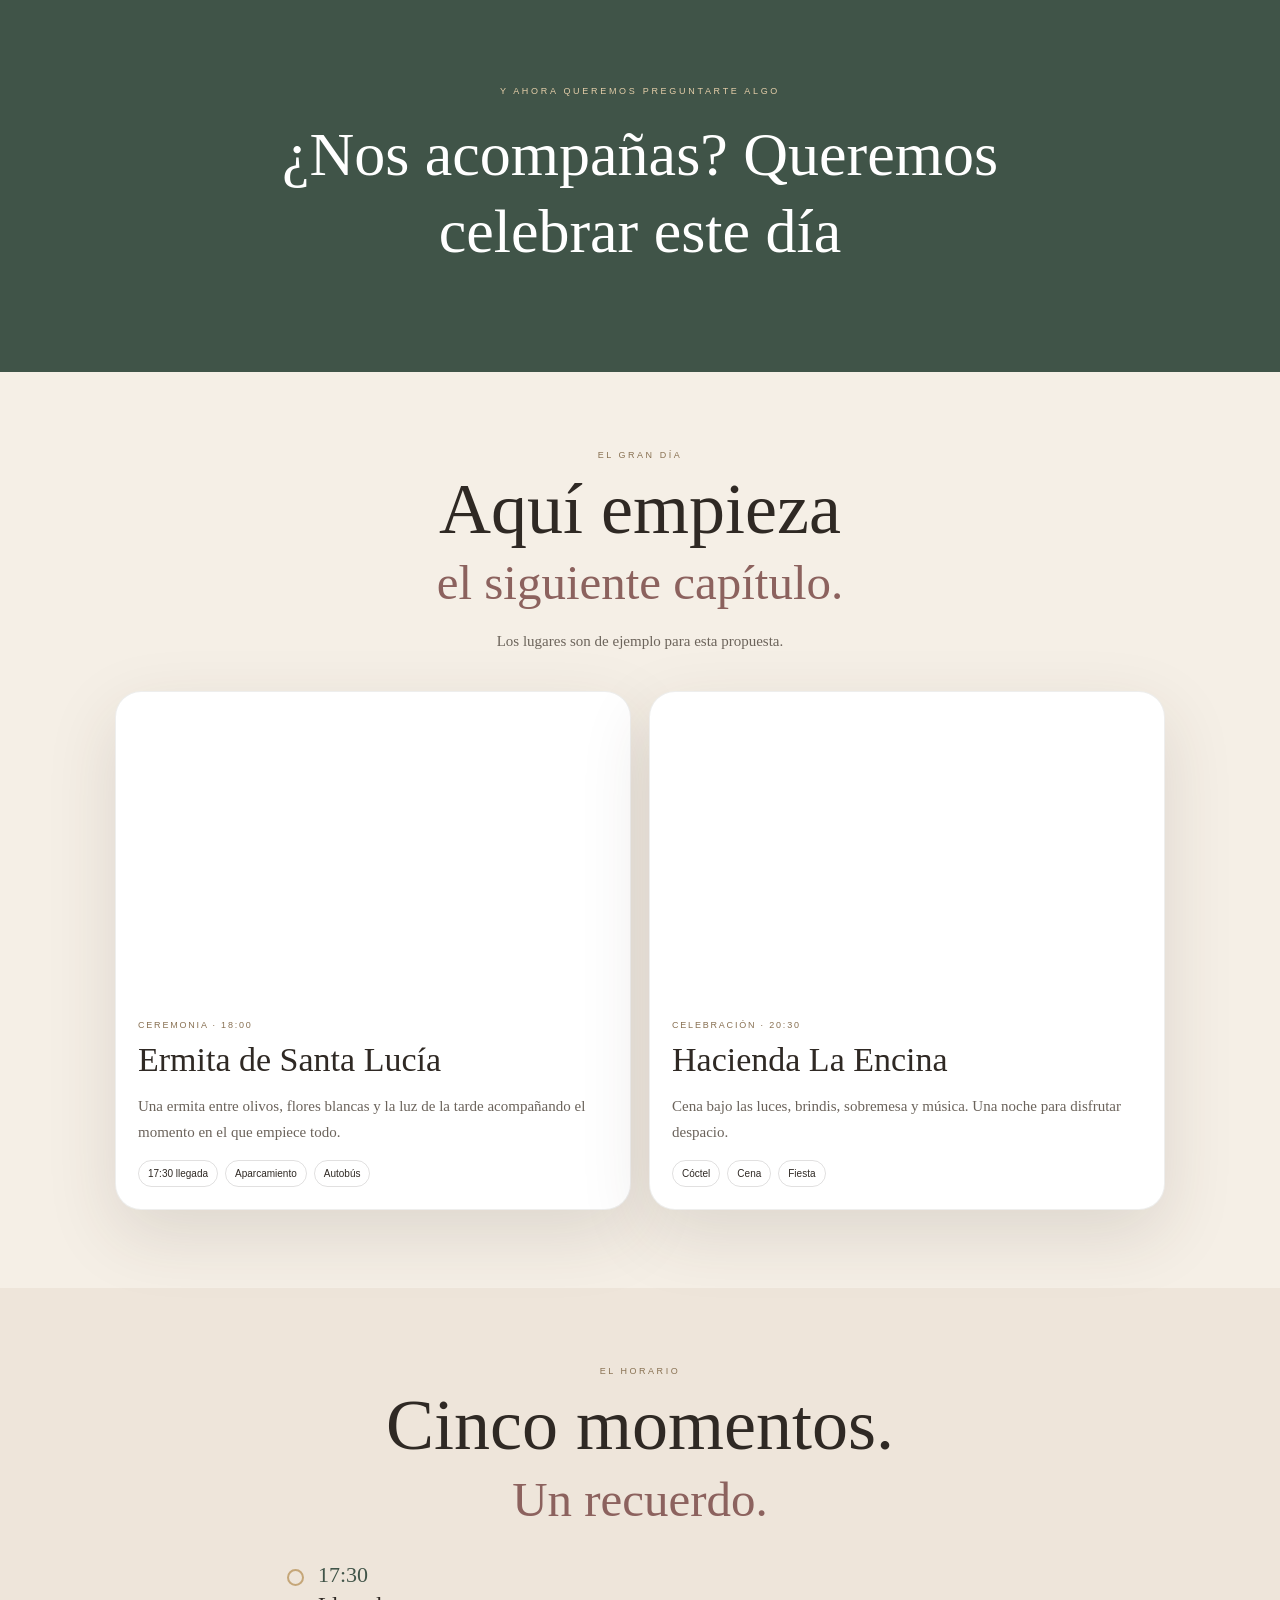
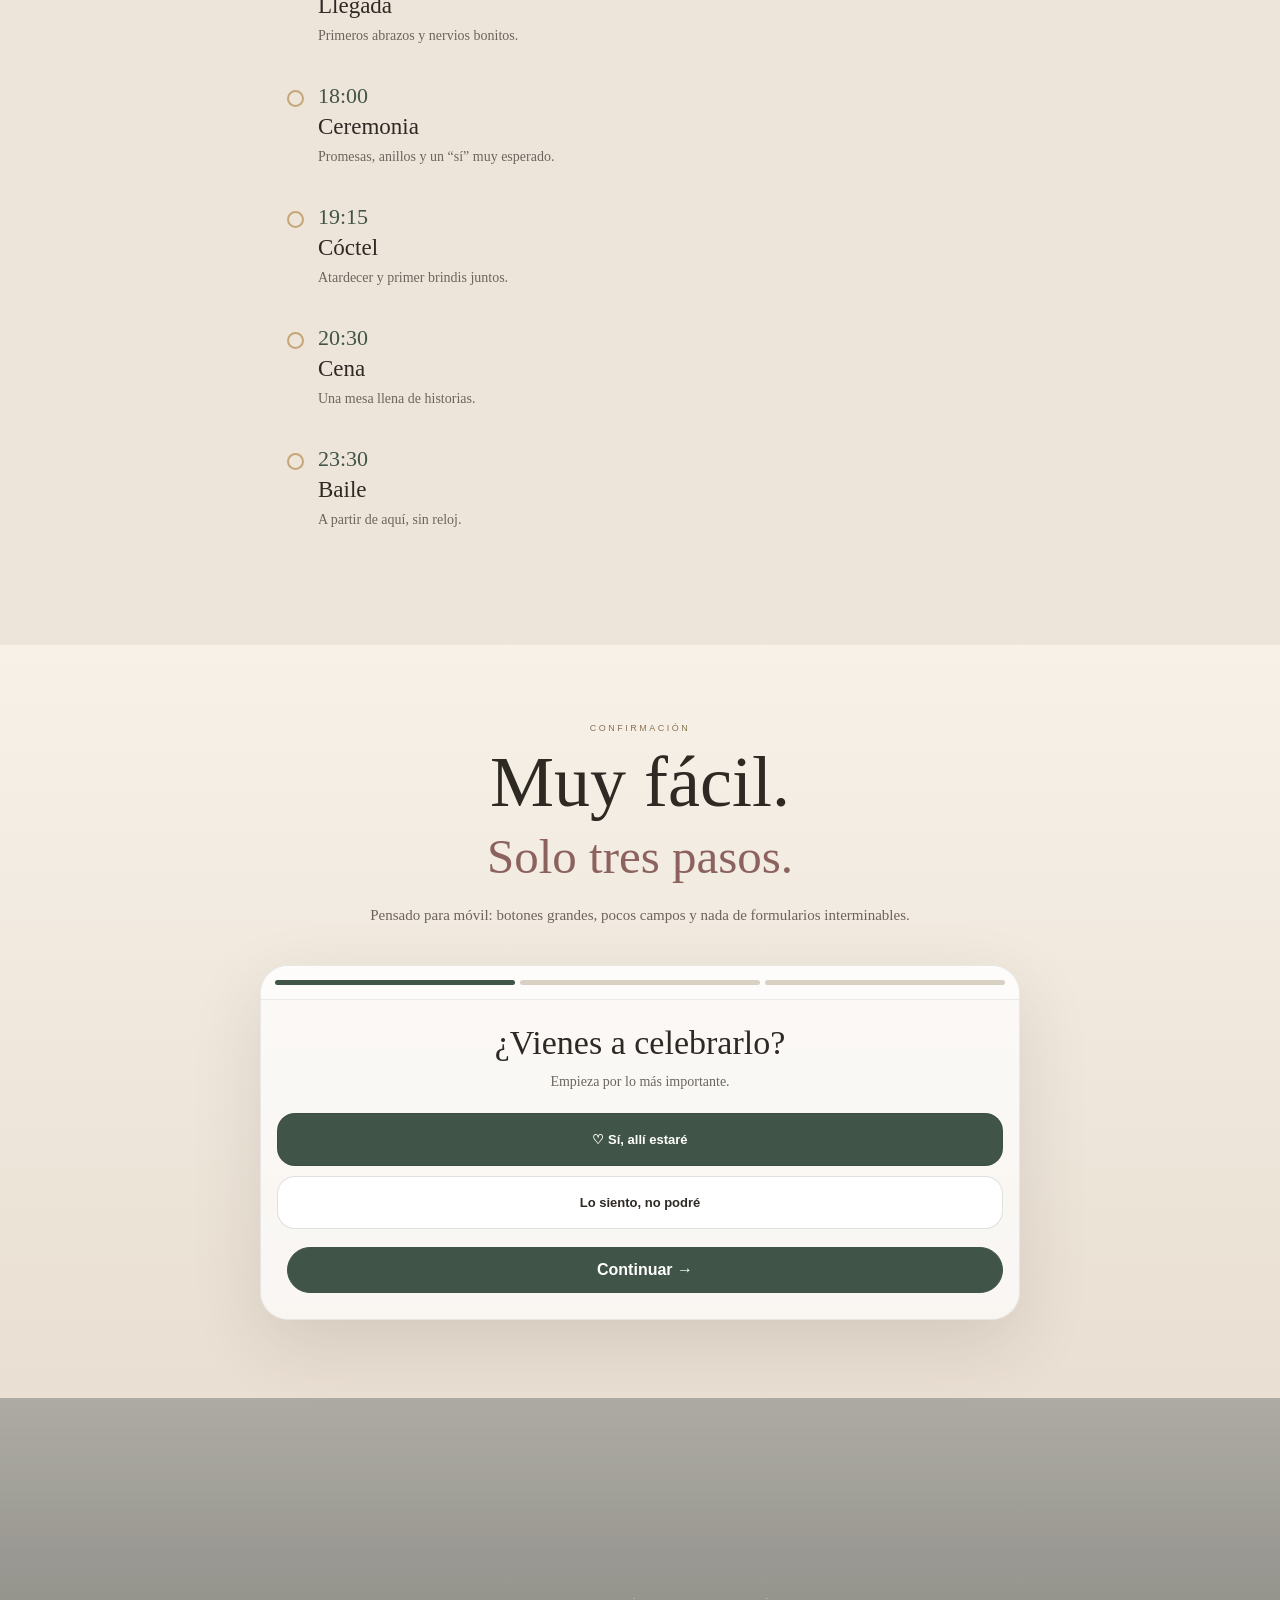
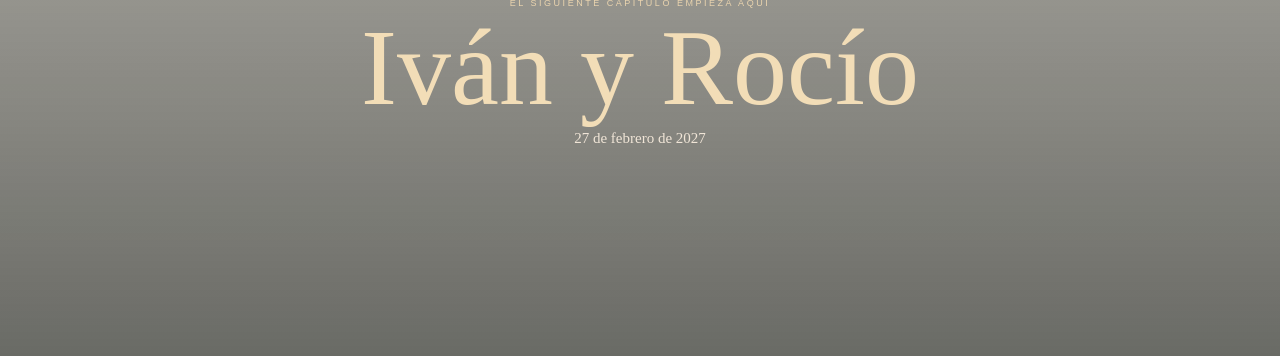
==== commit ac731339: "Completa la vista previa de la invitación para compartir" ====
--- a/index.html
+++ b/index.html
@@ -8,16 +8,21 @@
 <meta name="apple-mobile-web-app-capable" content="yes">
 <meta name="apple-mobile-web-app-status-bar-style" content="default">
 <meta name="format-detection" content="telephone=no">
-<meta name="description" content="Invitación de boda de Iván y Rocío">
+<meta name="description" content="¡Nos casamos! Acompáñanos el 27 de febrero de 2027 a las 13:00 h en Finca Los Olivos, El Vellón. Consulta los detalles y confirma tu asistencia.">
 <meta property="og:type" content="website">
-<meta property="og:title" content="Iván & Rocío · 27 de febrero de 2027">
-<meta property="og:description" content="Nos casamos. Queremos compartir este día contigo.">
+<meta property="og:title" content="Iván y Rocío · ¡Nos casamos!">
+<meta property="og:description" content="27 de febrero de 2027 · 13:00 h · Finca Los Olivos. Abre nuestra invitación y confirma tu asistencia.">
 <meta property="og:url" content="https://izc05.github.io/Invitaci-n-Roc-o-e-ivan/">
 <meta property="og:image" content="https://izc05.github.io/Invitaci-n-Roc-o-e-ivan/assets/images/rocio-ivan-hero.webp?v=130">
 <meta property="og:image:type" content="image/webp">
+<meta property="og:image:width" content="798">
+<meta property="og:image:height" content="1200">
+<meta property="og:image:alt" content="Iván y Rocío · Invitación de boda">
+<meta property="og:locale" content="es_ES">
+<meta name="twitter:image:alt" content="Iván y Rocío · Invitación de boda">
 <meta name="twitter:card" content="summary_large_image">
-<meta name="twitter:title" content="Iván & Rocío · 27 de febrero de 2027">
-<meta name="twitter:description" content="Nos casamos. Queremos compartir este día contigo.">
+<meta name="twitter:title" content="Iván y Rocío · ¡Nos casamos!">
+<meta name="twitter:description" content="27 de febrero de 2027 · 13:00 h · Finca Los Olivos. Abre nuestra invitación y confirma tu asistencia.">
 <meta name="twitter:image" content="https://izc05.github.io/Invitaci-n-Roc-o-e-ivan/assets/images/rocio-ivan-hero.webp?v=130">
 <link rel="icon" type="image/svg+xml" href="assets/brand/ivan-rocio-mark.svg?v=130">
 <style>
